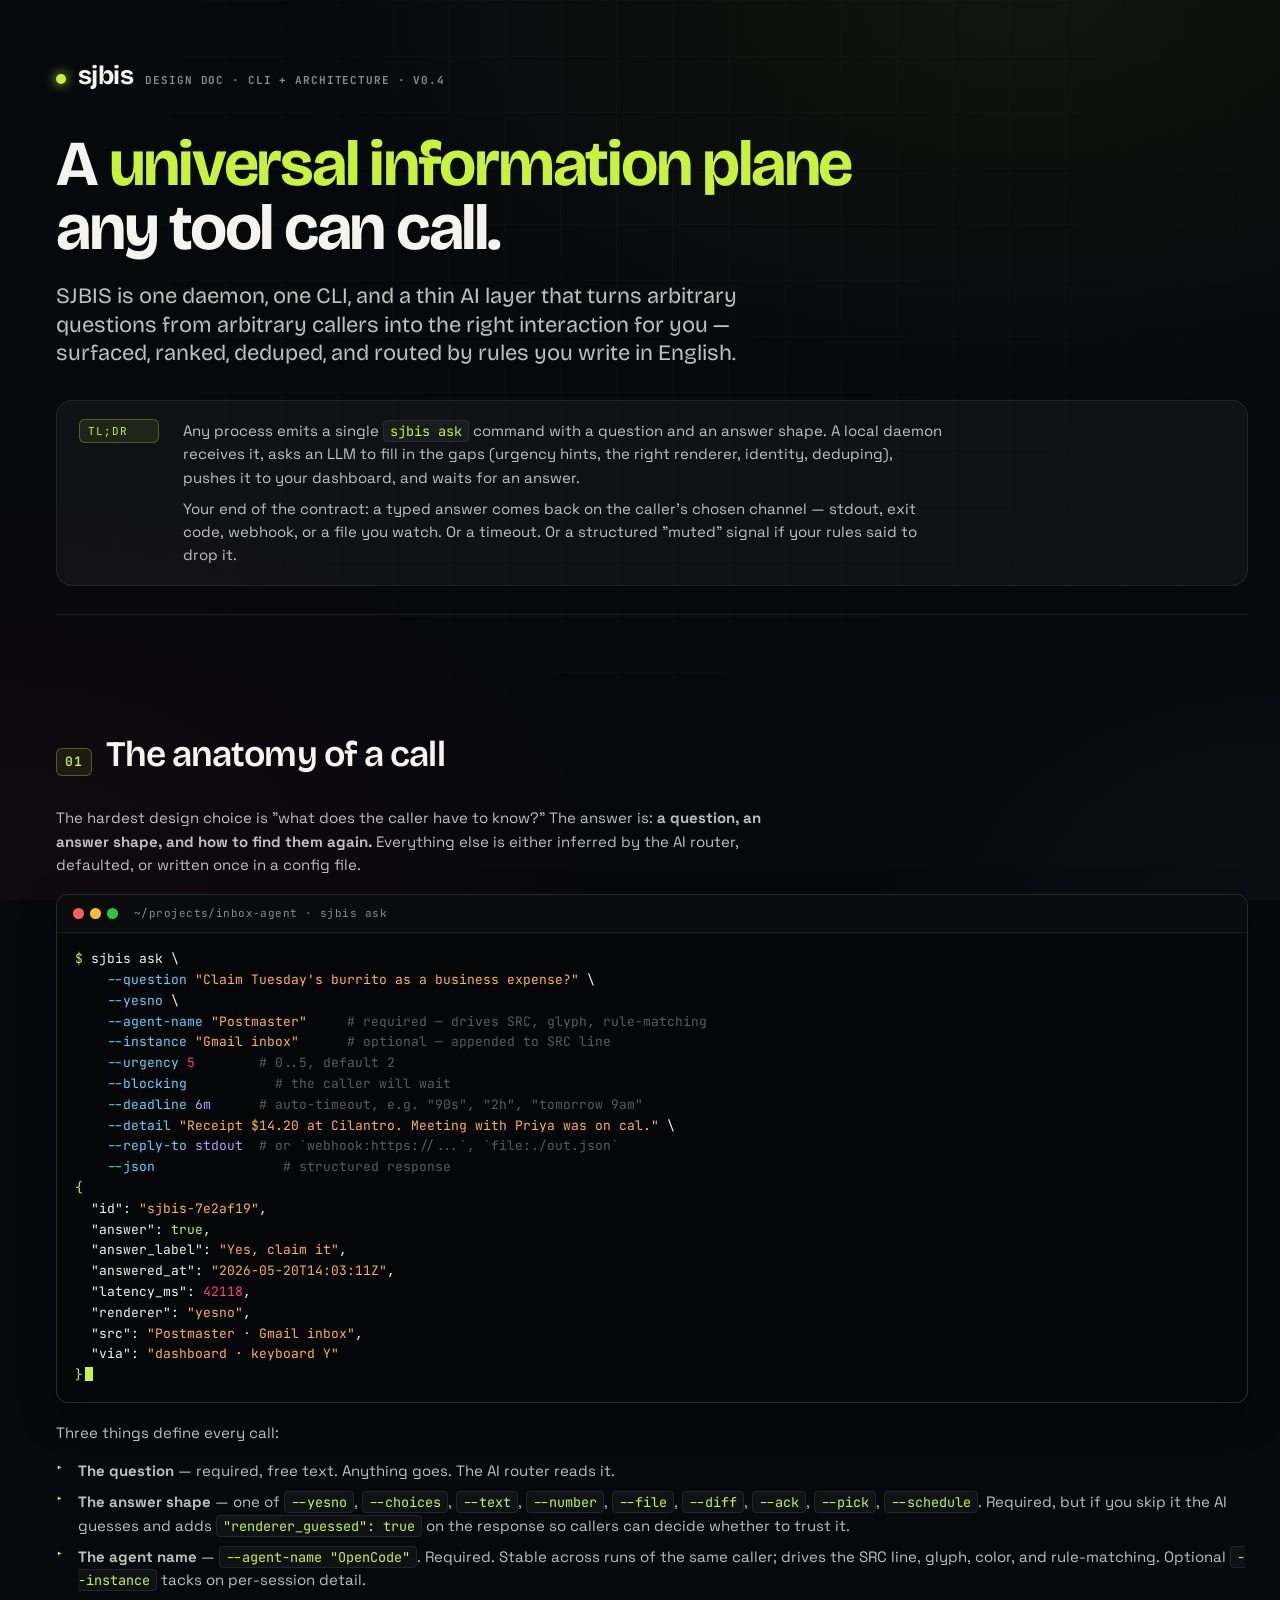
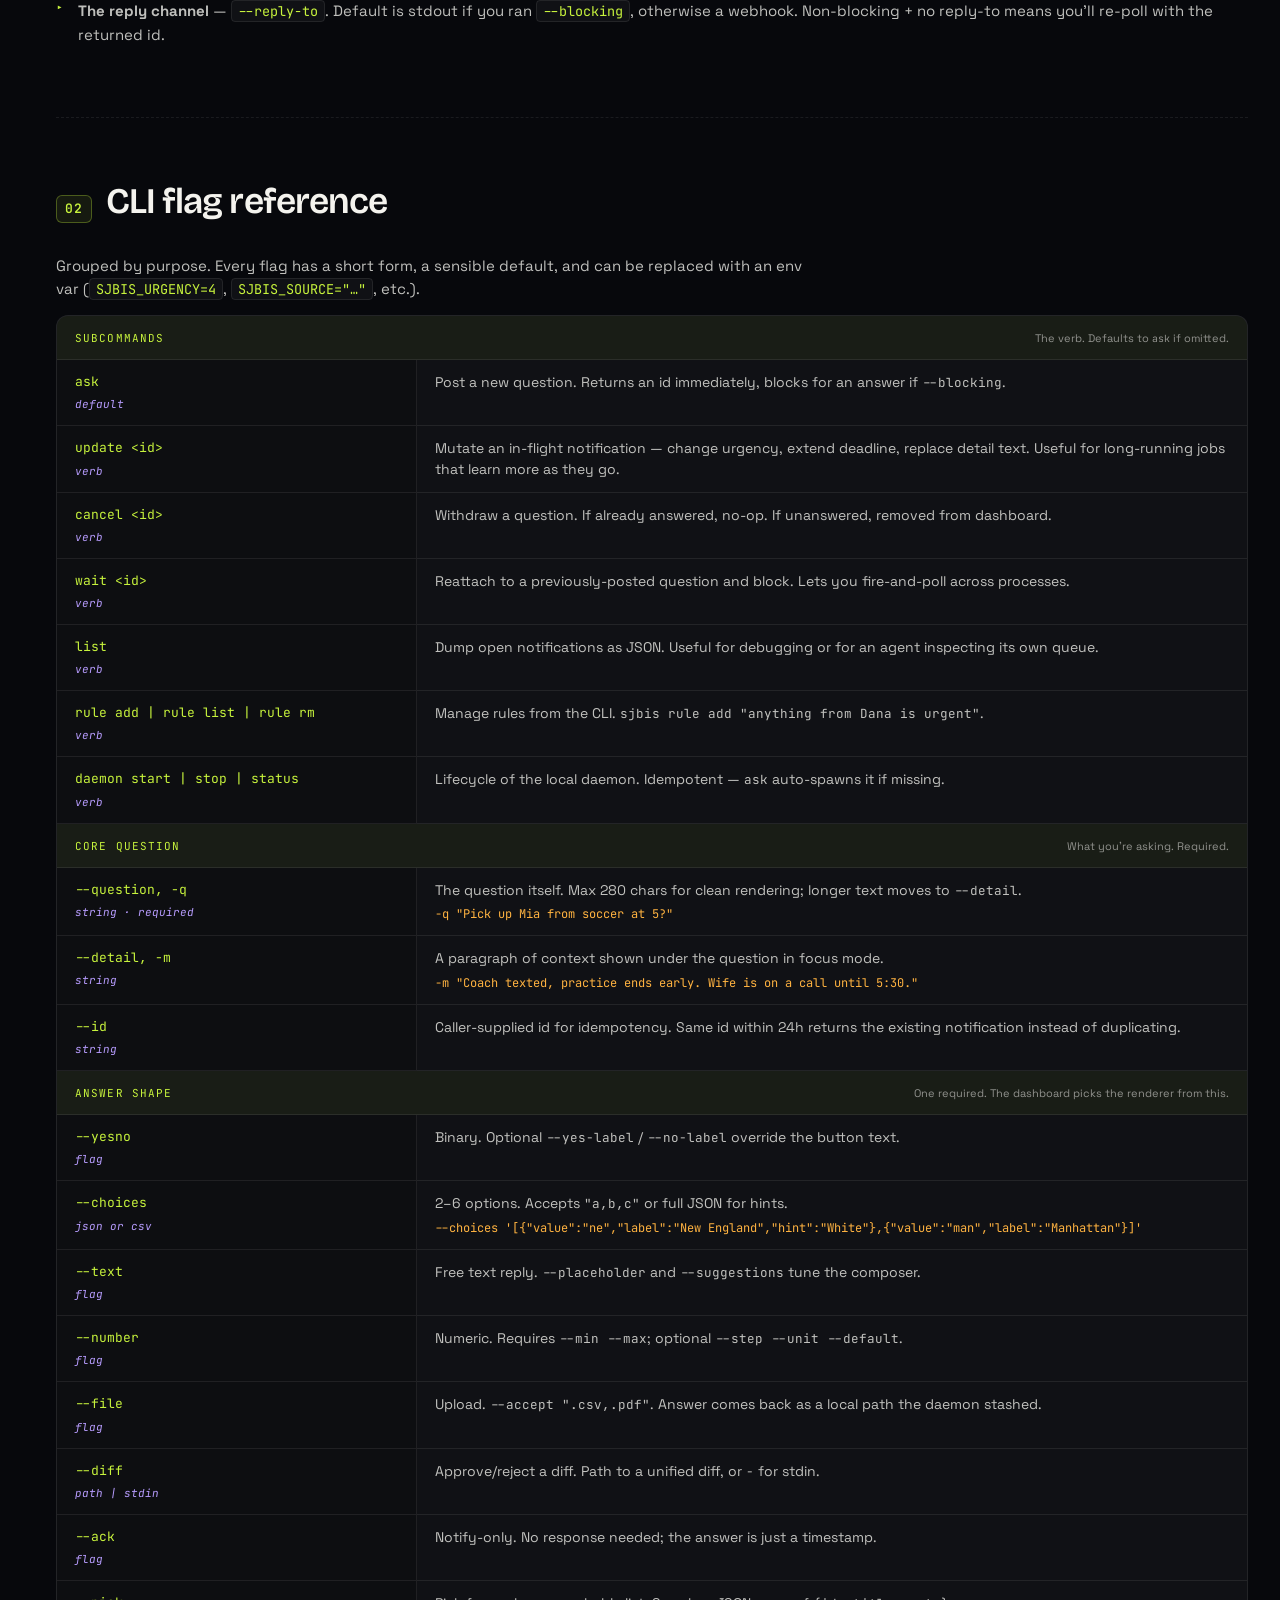
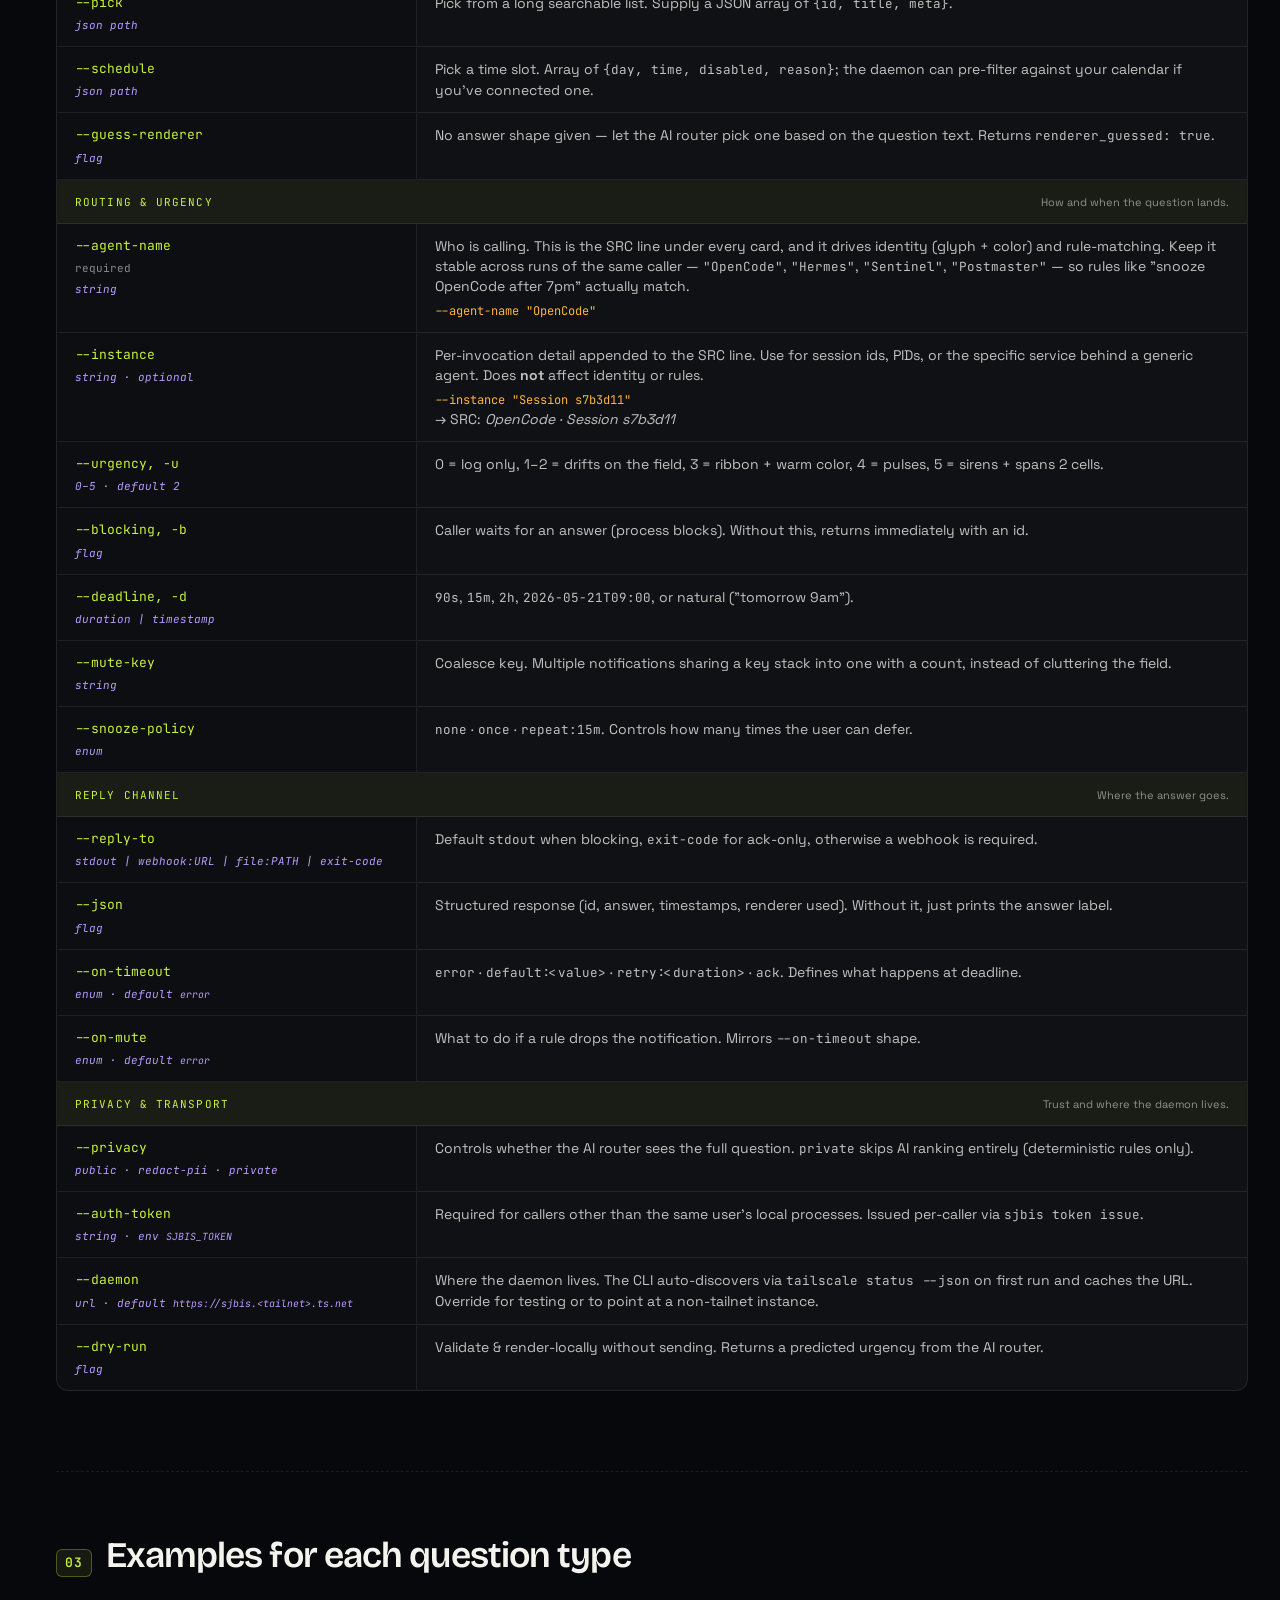
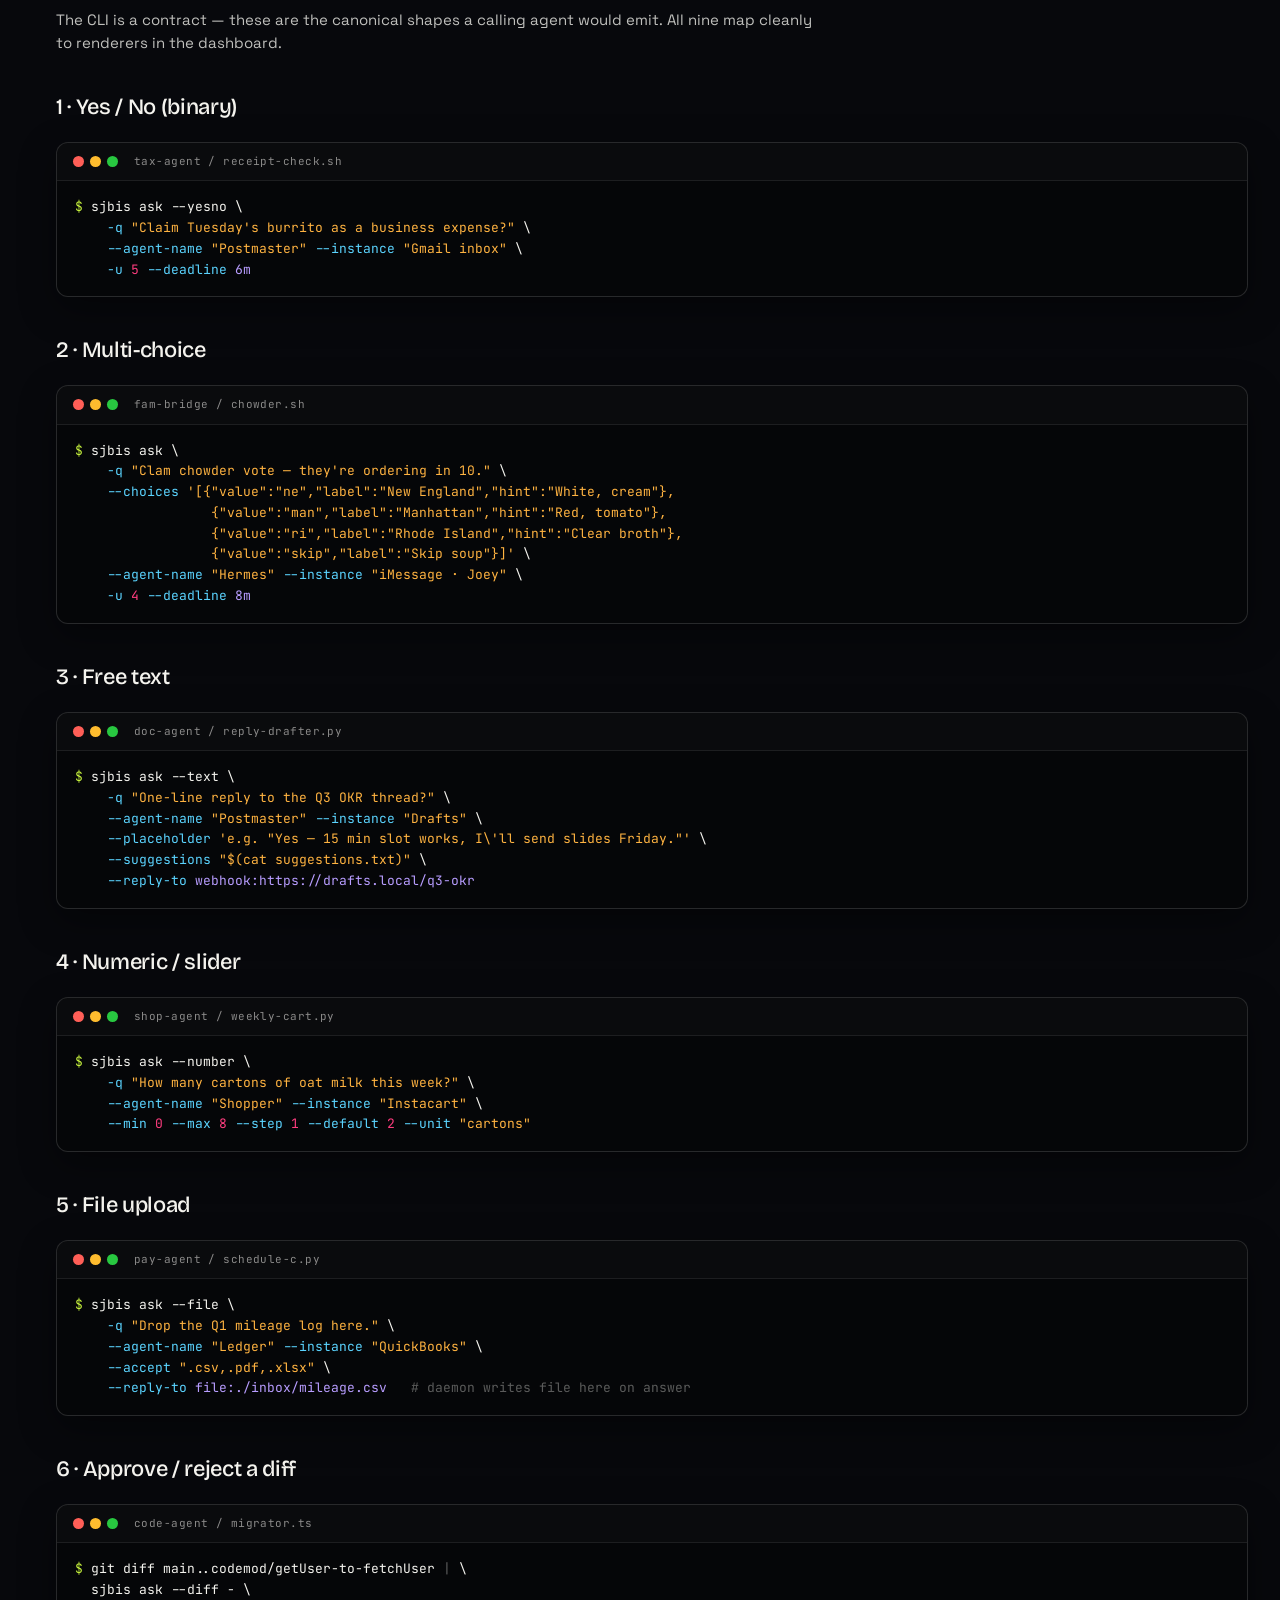
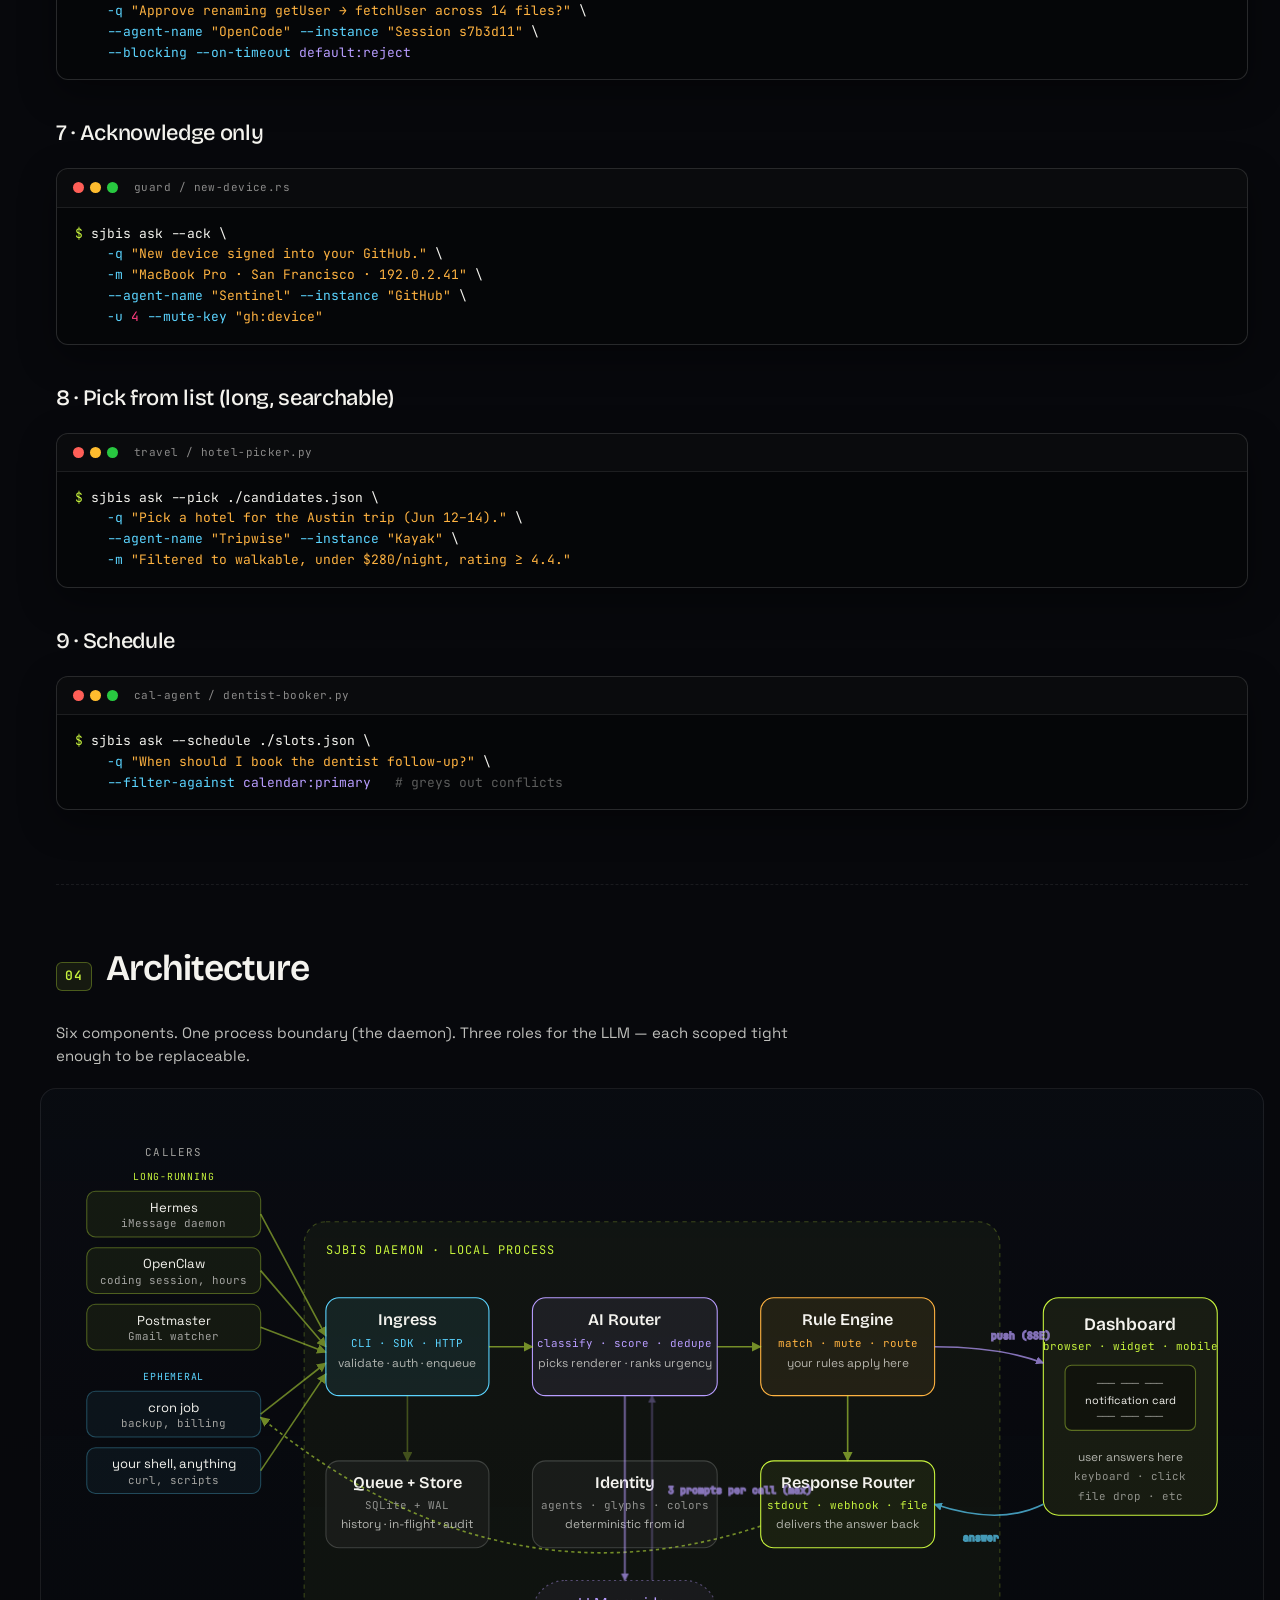
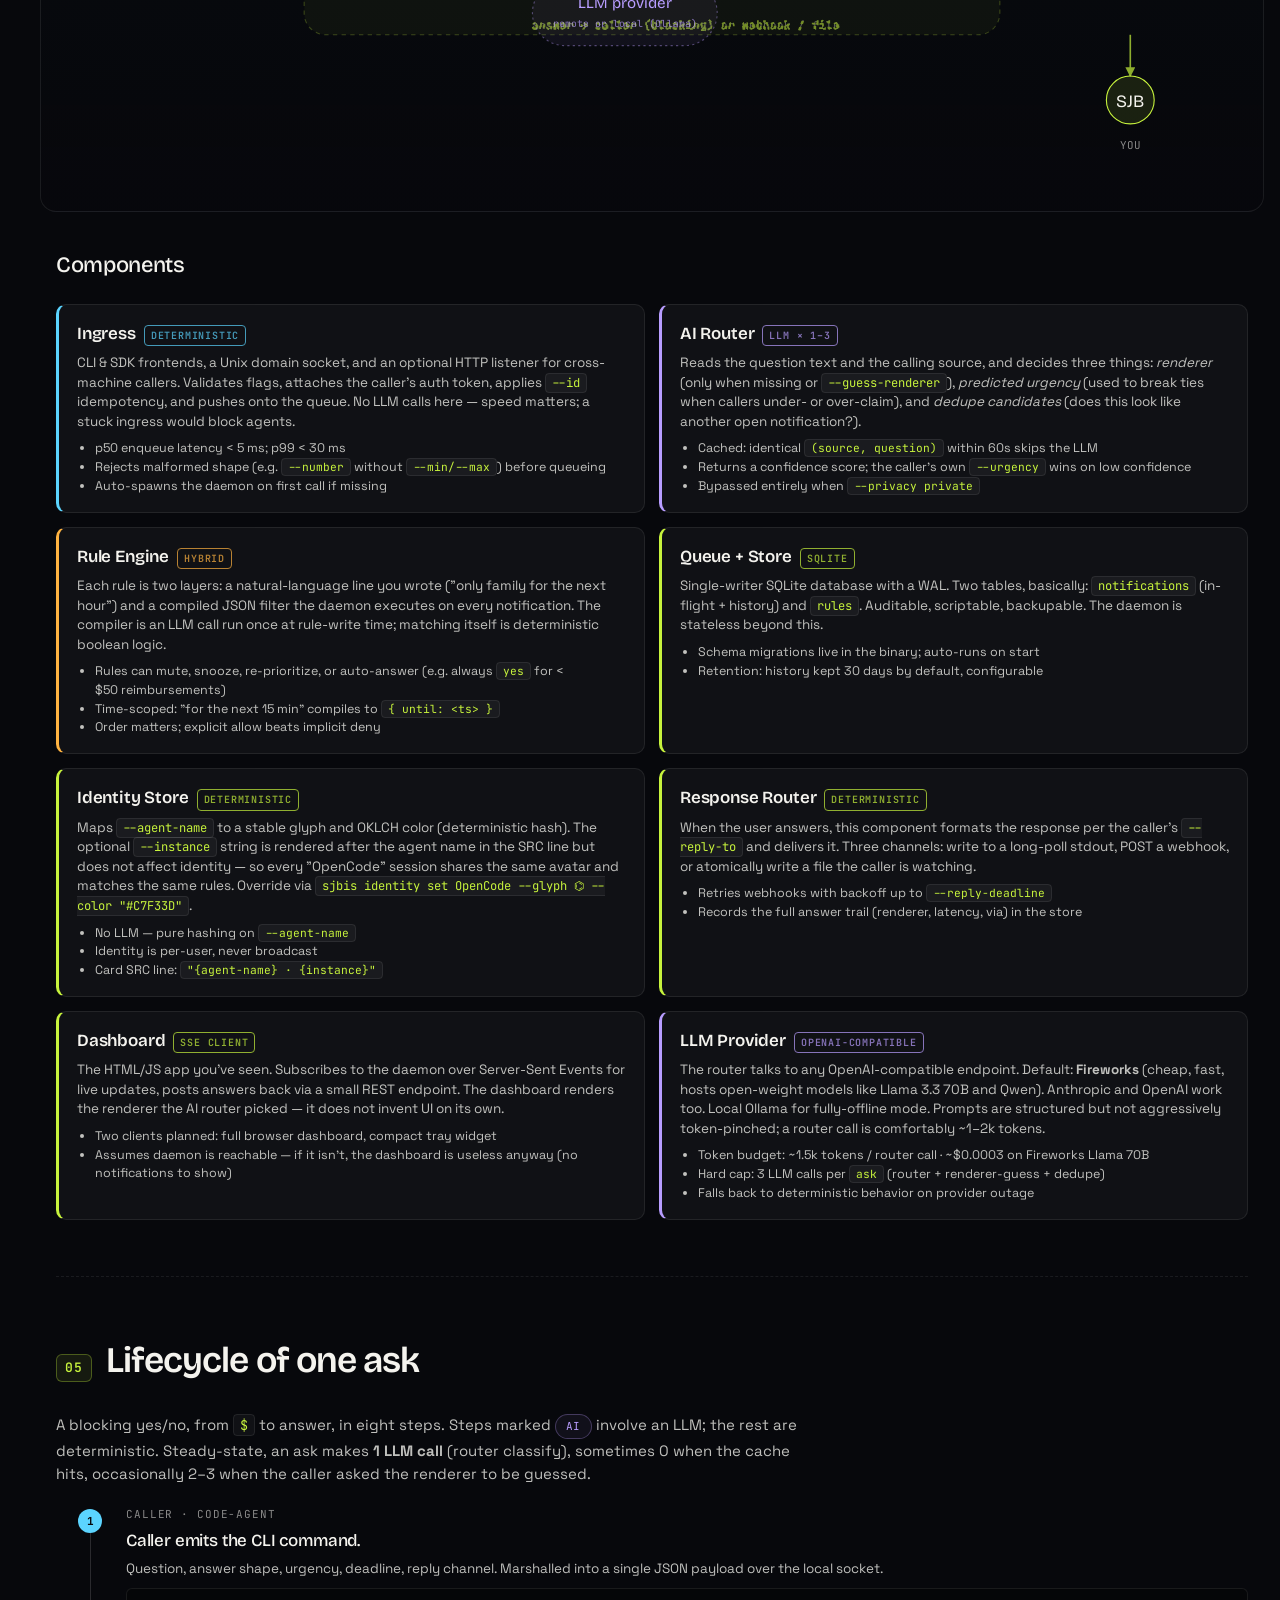
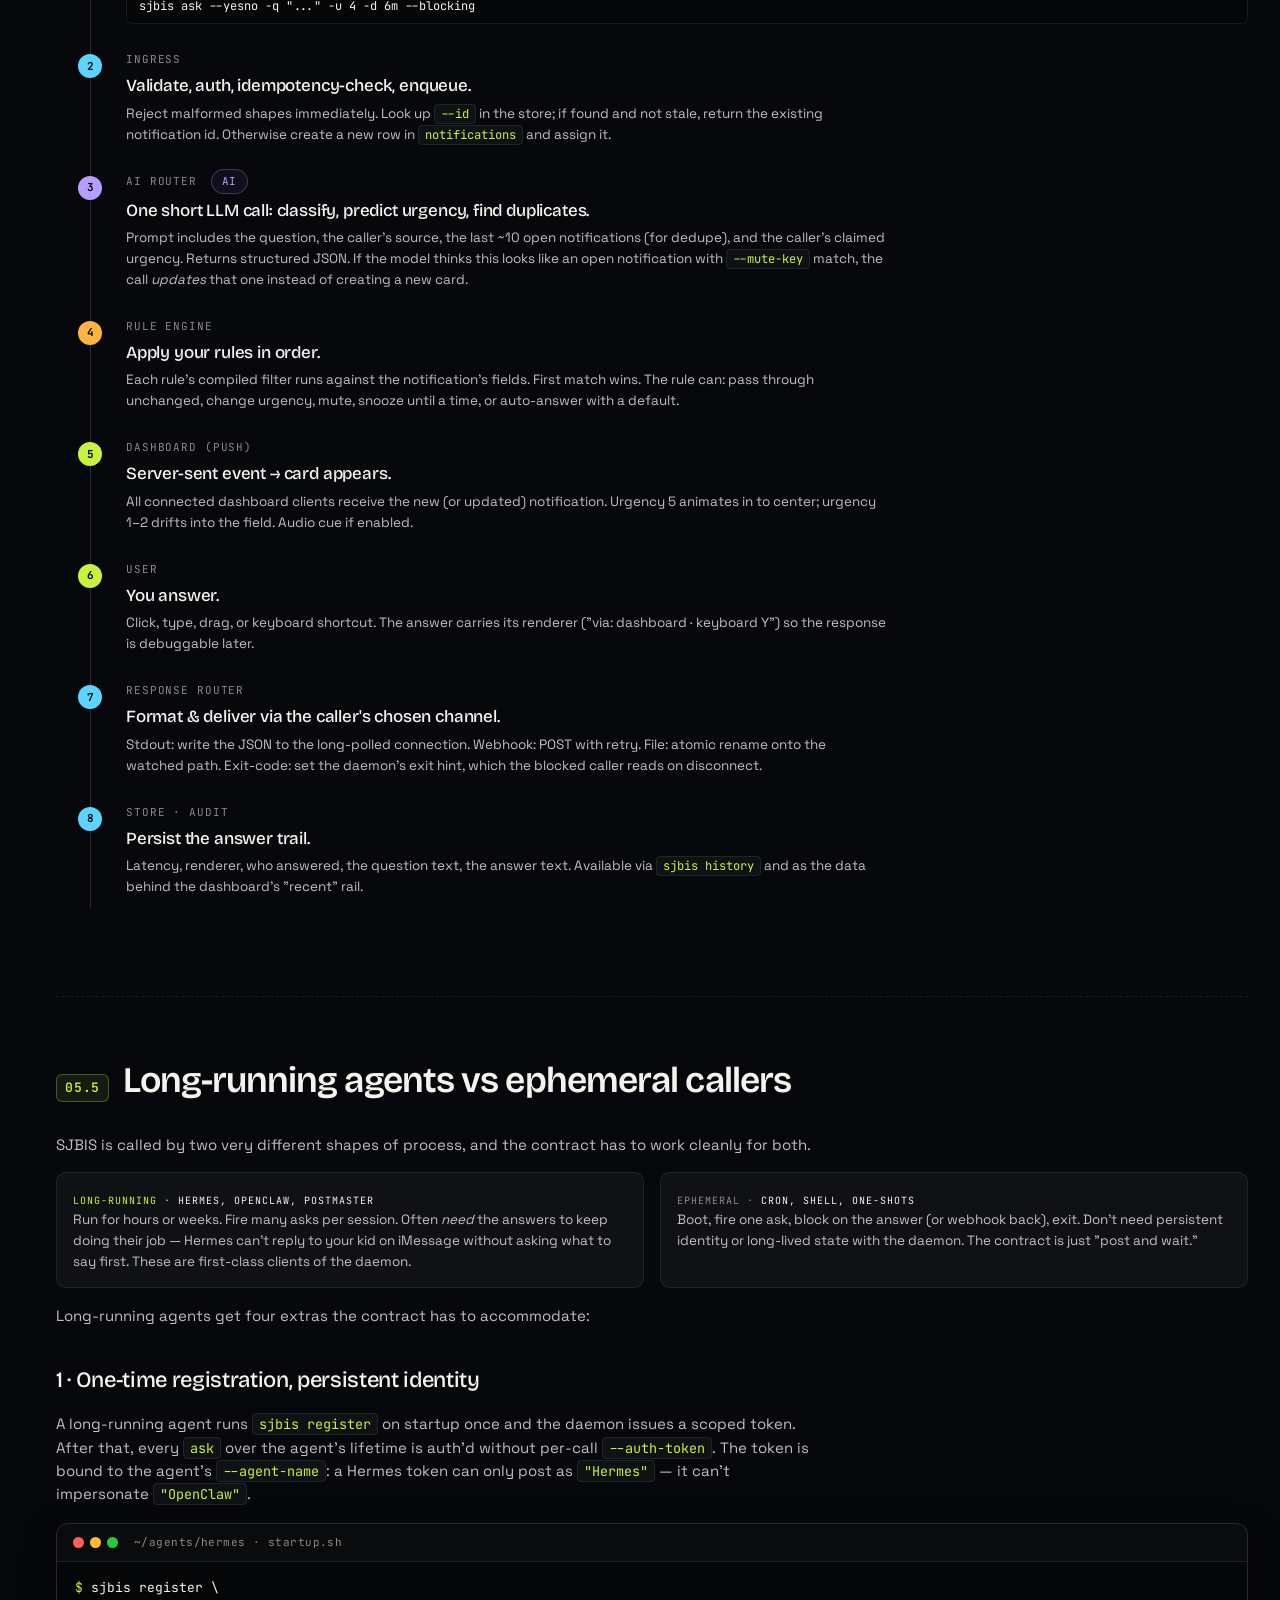
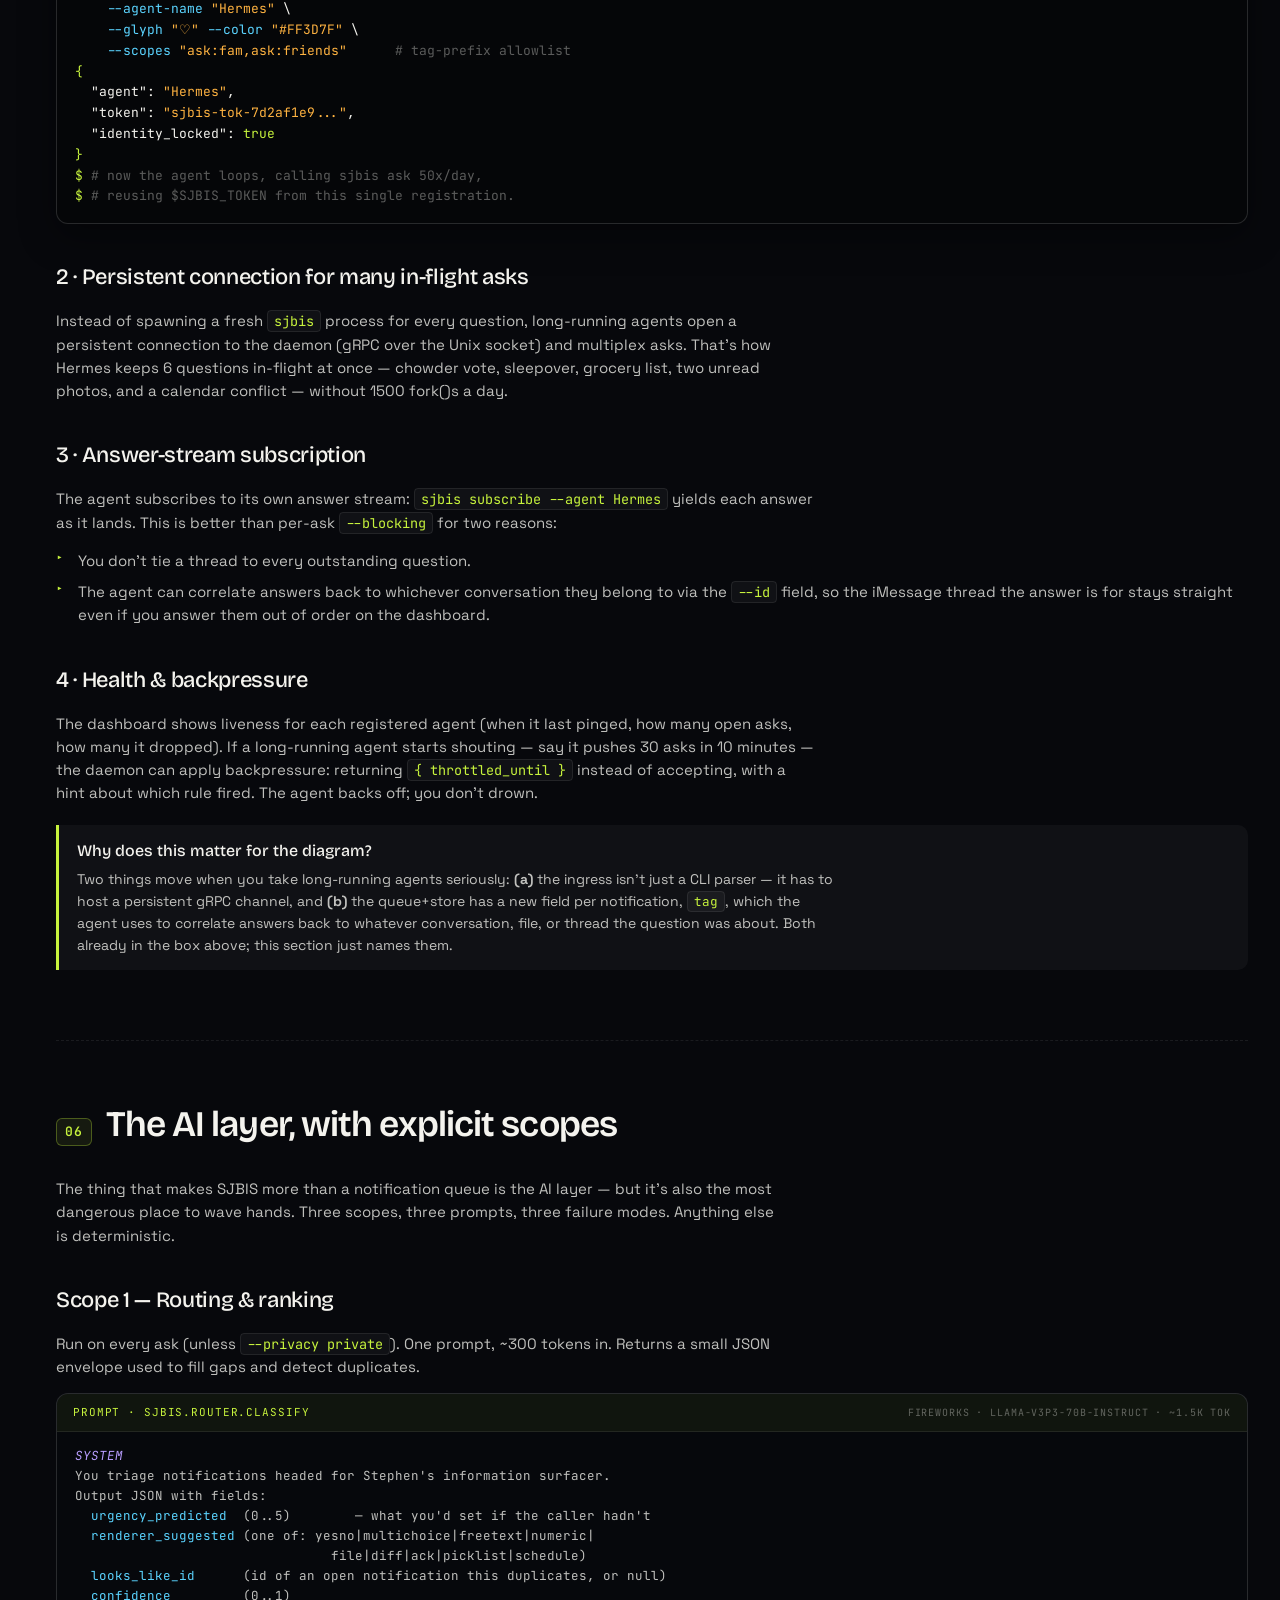
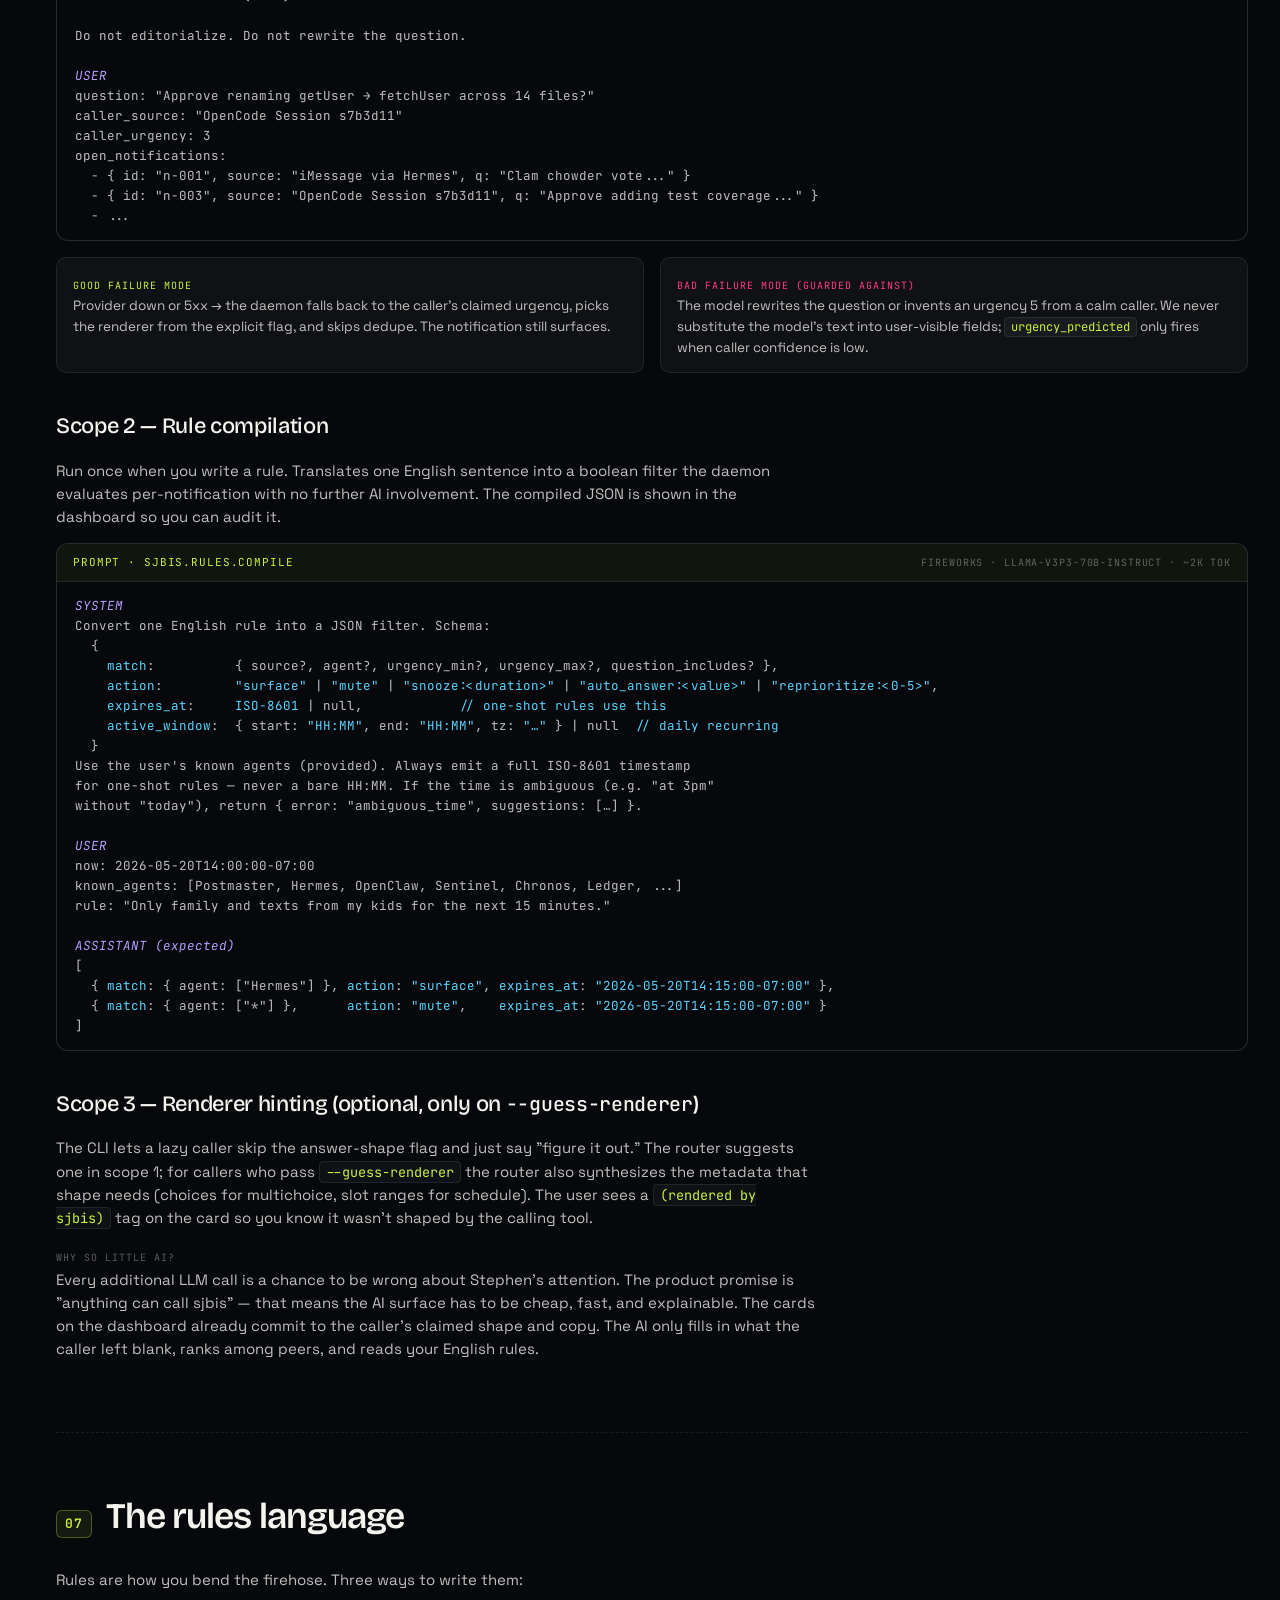
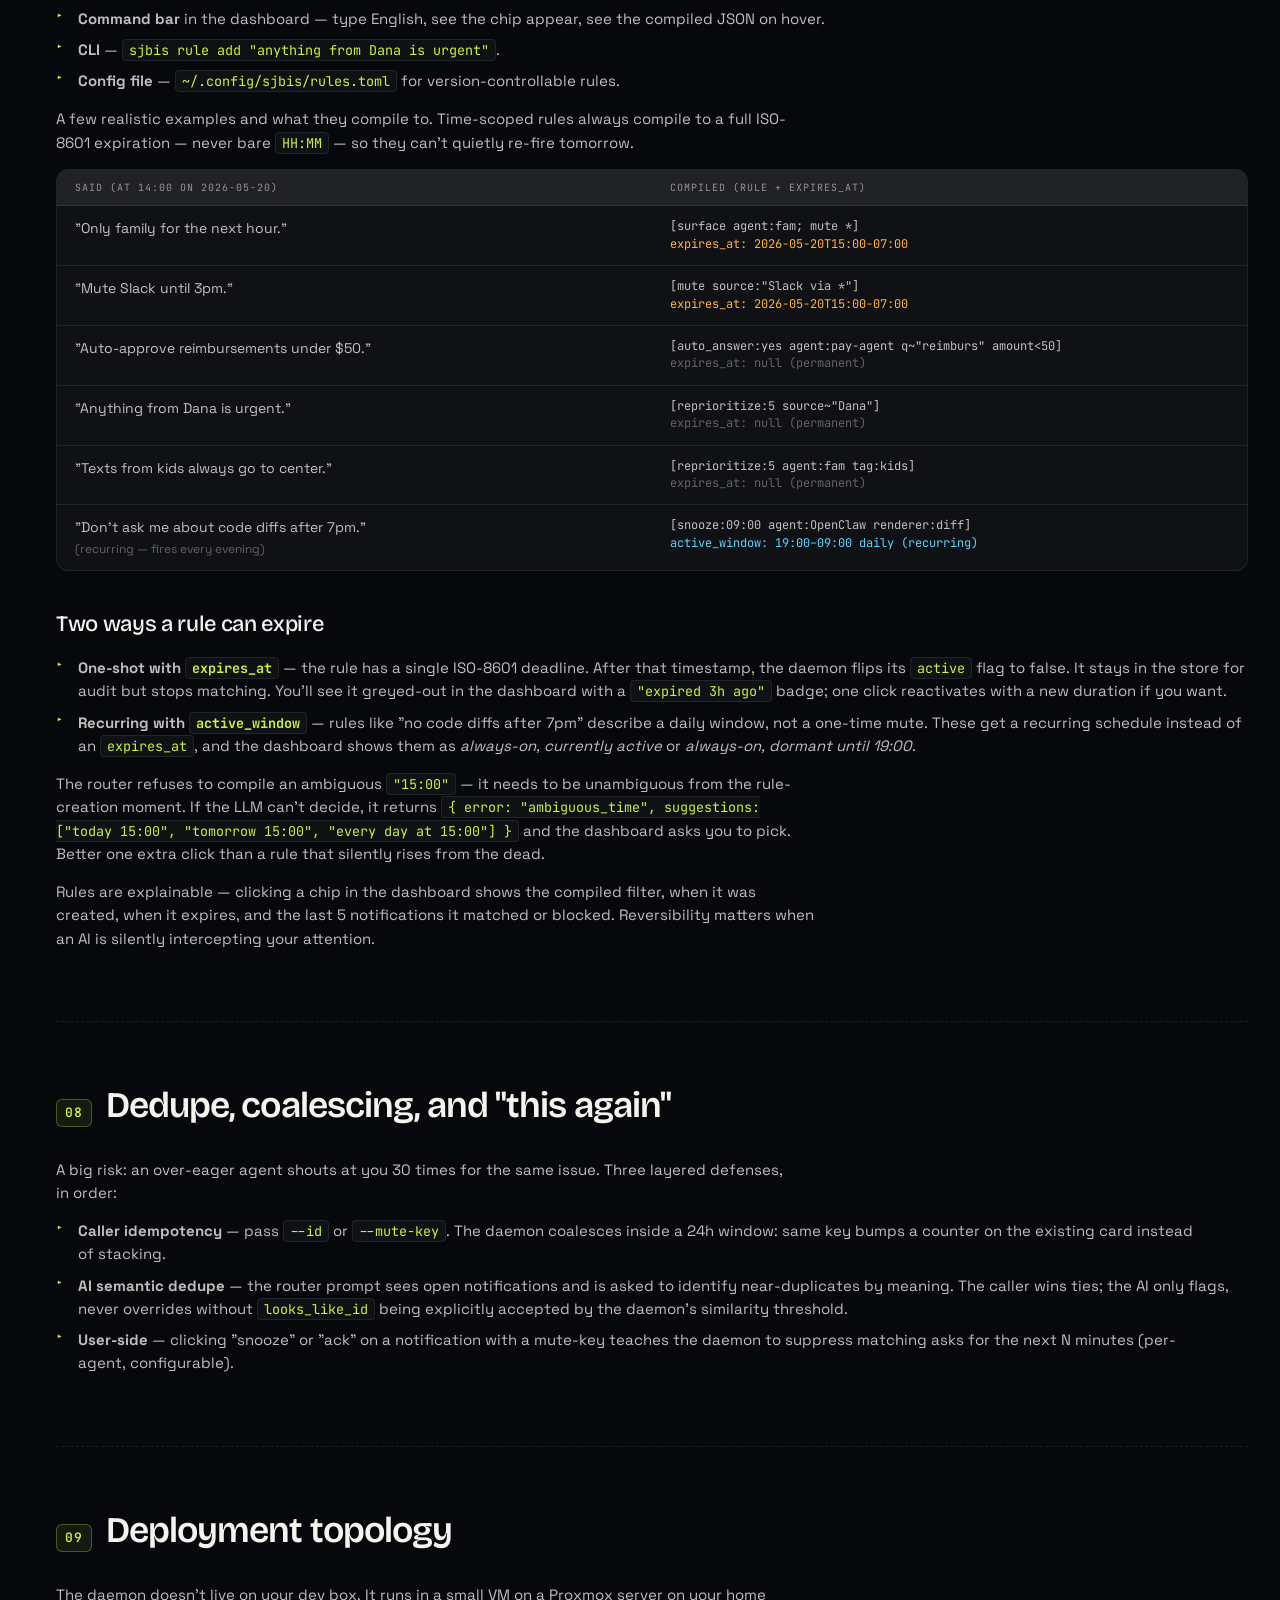
==== SJBIS Architecture.html @ 9f43a72b "Initial implementation: v0 daemon + CLI + dashboard - Rust backend (axum + tokio + rusqlite + reqwes" ====
<!DOCTYPE html>
<html lang="en">
<head>
<meta charset="UTF-8" />
<meta name="viewport" content="width=device-width, initial-scale=1" />
<title>SJBIS · CLI + Architecture</title>

<link rel="preconnect" href="https://fonts.googleapis.com">
<link rel="preconnect" href="https://fonts.gstatic.com" crossorigin>
<link href="https://fonts.googleapis.com/css2?family=Bricolage+Grotesque:opsz,wght@12..96,400;12..96,500;12..96,600;12..96,700&family=Space+Grotesk:wght@400;500;600;700&family=JetBrains+Mono:wght@400;500;600;700&display=swap" rel="stylesheet">

<link rel="stylesheet" href="arch-styles.css" />
</head>
<body>

<div class="field"></div>

<main>

<!-- ──────────────────────────────────────────────────────────────────── -->
<header class="hero">
  <div class="brand">
    <span class="dot"></span>
    <span>sjbis</span>
    <span class="sub">design doc · cli + architecture · v0.4</span>
  </div>
  <h1>A <span class="accent">universal information plane</span><br/>any tool can call.</h1>
  <p class="subtitle">
    SJBIS is one daemon, one CLI, and a thin AI layer that turns arbitrary
    questions from arbitrary callers into the right interaction for you —
    surfaced, ranked, deduped, and routed by rules you write in English.
  </p>
  <div class="tldr">
    <span class="tag">TL;DR</span>
    <div>
      <p>
        Any process emits a single <code>sjbis ask</code> command with a question
        and an answer shape. A local daemon receives it, asks an LLM to fill in
        the gaps (urgency hints, the right renderer, identity, deduping), pushes
        it to your dashboard, and waits for an answer.
      </p>
      <p>
        Your end of the contract: a typed answer comes back on the caller's chosen
        channel — stdout, exit code, webhook, or a file you watch. Or a timeout. Or
        a structured "muted" signal if your rules said to drop it.
      </p>
    </div>
  </div>
</header>

<!-- ──────────────────────────────────────────────────────────────────── -->
<section id="anatomy">
  <h2><span class="num">01</span> The anatomy of a call</h2>
  <p>
    The hardest design choice is "what does the caller have to know?" The answer
    is: <strong>a question, an answer shape, and how to find them again.</strong>
    Everything else is either inferred by the AI router, defaulted, or written
    once in a config file.
  </p>

  <div class="term">
    <div class="term-hd">
      <span class="dots"><span class="d"></span><span class="d"></span><span class="d"></span></span>
      <span class="ttl">~/projects/inbox-agent · sjbis ask</span>
    </div>
<div class="term-bd"><span class="p">$</span> <span class="c">sjbis ask</span> \
    <span class="f">--question</span> <span class="s">"Claim Tuesday's burrito as a business expense?"</span> \
    <span class="f">--yesno</span> \
    <span class="f">--agent-name</span> <span class="s">"Postmaster"</span>     <span class="m"># required — drives SRC, glyph, rule-matching</span>
    <span class="f">--instance</span> <span class="s">"Gmail inbox"</span>      <span class="m"># optional — appended to SRC line</span>
    <span class="f">--urgency</span> <span class="n">5</span>        <span class="m"># 0..5, default 2</span>
    <span class="f">--blocking</span>           <span class="m"># the caller will wait</span>
    <span class="f">--deadline</span> <span class="v">6m</span>      <span class="m"># auto-timeout, e.g. "90s", "2h", "tomorrow 9am"</span>
    <span class="f">--detail</span> <span class="s">"Receipt $14.20 at Cilantro. Meeting with Priya was on cal."</span> \
    <span class="f">--reply-to</span> <span class="v">stdout</span>  <span class="m"># or `webhook:https://...`, `file:./out.json`</span>
    <span class="f">--json</span>                <span class="m"># structured response</span>
<span class="ok">{</span>
  <span class="vk">"id"</span>: <span class="s">"sjbis-7e2af19"</span>,
  <span class="vk">"answer"</span>: <span class="ok">true</span>,
  <span class="vk">"answer_label"</span>: <span class="s">"Yes, claim it"</span>,
  <span class="vk">"answered_at"</span>: <span class="s">"2026-05-20T14:03:11Z"</span>,
  <span class="vk">"latency_ms"</span>: <span class="n">42118</span>,
  <span class="vk">"renderer"</span>: <span class="s">"yesno"</span>,
  <span class="vk">"src"</span>: <span class="s">"Postmaster · Gmail inbox"</span>,
  <span class="vk">"via"</span>: <span class="s">"dashboard · keyboard Y"</span>
<span class="ok">}</span><span class="caret"></span>
</div>
  </div>

  <p>
    Three things define every call:
  </p>

  <ul class="lead">
    <li>
      <strong>The question</strong> — required, free text. Anything goes.
      The AI router reads it.
    </li>
    <li>
      <strong>The answer shape</strong> — one of <code>--yesno</code>,
      <code>--choices</code>, <code>--text</code>, <code>--number</code>,
      <code>--file</code>, <code>--diff</code>, <code>--ack</code>,
      <code>--pick</code>, <code>--schedule</code>. Required, but if you skip
      it the AI guesses and adds <code>"renderer_guessed": true</code> on the
      response so callers can decide whether to trust it.
    </li>
    <li>
      <strong>The agent name</strong> — <code>--agent-name "OpenCode"</code>. Required.
      Stable across runs of the same caller; drives the SRC line, glyph, color, and
      rule-matching. Optional <code>--instance</code> tacks on per-session detail.
    </li>
    <li>
      <strong>The reply channel</strong> — <code>--reply-to</code>. Default is
      stdout if you ran <code>--blocking</code>, otherwise a webhook.
      Non-blocking + no reply-to means you'll re-poll with the returned id.
    </li>
  </ul>
</section>

<!-- ──────────────────────────────────────────────────────────────────── -->
<section id="cli">
  <h2><span class="num">02</span> CLI flag reference</h2>
  <p>
    Grouped by purpose. Every flag has a short form, a sensible default, and
    can be replaced with an env var (<code>SJBIS_URGENCY=4</code>,
    <code>SJBIS_SOURCE="…"</code>, etc.).
  </p>

  <div class="flags">
    <div class="flag-group-hd">
      <span>Subcommands</span>
      <span class="desc">The verb. Defaults to <code>ask</code> if omitted.</span>
    </div>
    <div class="row k"><span>ask</span><span class="type">default</span></div>
    <div class="row v">Post a new question. Returns an id immediately, blocks for an answer if <code>--blocking</code>.</div>
    <div class="row k"><span>update &lt;id&gt;</span><span class="type">verb</span></div>
    <div class="row v">Mutate an in-flight notification — change urgency, extend deadline, replace detail text. Useful for long-running jobs that learn more as they go.</div>
    <div class="row k"><span>cancel &lt;id&gt;</span><span class="type">verb</span></div>
    <div class="row v">Withdraw a question. If already answered, no-op. If unanswered, removed from dashboard.</div>
    <div class="row k"><span>wait &lt;id&gt;</span><span class="type">verb</span></div>
    <div class="row v">Reattach to a previously-posted question and block. Lets you fire-and-poll across processes.</div>
    <div class="row k"><span>list</span><span class="type">verb</span></div>
    <div class="row v">Dump open notifications as JSON. Useful for debugging or for an agent inspecting its own queue.</div>
    <div class="row k"><span>rule add | rule list | rule rm</span><span class="type">verb</span></div>
    <div class="row v">Manage rules from the CLI. <code>sjbis rule add "anything from Dana is urgent"</code>.</div>
    <div class="row k"><span>daemon start | stop | status</span><span class="type">verb</span></div>
    <div class="row v">Lifecycle of the local daemon. Idempotent — <code>ask</code> auto-spawns it if missing.</div>

    <div class="flag-group-hd">
      <span>Core question</span>
      <span class="desc">What you're asking. Required.</span>
    </div>
    <div class="row k"><span>--question, -q</span><span class="type">string · required</span></div>
    <div class="row v">The question itself. Max 280 chars for clean rendering; longer text moves to <code>--detail</code>.<span class="eg">-q "Pick up Mia from soccer at 5?"</span></div>
    <div class="row k"><span>--detail, -m</span><span class="type">string</span></div>
    <div class="row v">A paragraph of context shown under the question in focus mode.<span class="eg">-m "Coach texted, practice ends early. Wife is on a call until 5:30."</span></div>
    <div class="row k"><span>--id</span><span class="type">string</span></div>
    <div class="row v">Caller-supplied id for idempotency. Same id within 24h returns the existing notification instead of duplicating.</div>

    <div class="flag-group-hd">
      <span>Answer shape</span>
      <span class="desc">One required. The dashboard picks the renderer from this.</span>
    </div>
    <div class="row k"><span>--yesno</span><span class="type">flag</span></div>
    <div class="row v">Binary. Optional <code>--yes-label</code> / <code>--no-label</code> override the button text.</div>
    <div class="row k"><span>--choices</span><span class="type">json or csv</span></div>
    <div class="row v">2–6 options. Accepts <code>"a,b,c"</code> or full JSON for hints.<span class="eg">--choices '[{"value":"ne","label":"New England","hint":"White"},{"value":"man","label":"Manhattan"}]'</span></div>
    <div class="row k"><span>--text</span><span class="type">flag</span></div>
    <div class="row v">Free text reply. <code>--placeholder</code> and <code>--suggestions</code> tune the composer.</div>
    <div class="row k"><span>--number</span><span class="type">flag</span></div>
    <div class="row v">Numeric. Requires <code>--min --max</code>; optional <code>--step --unit --default</code>.</div>
    <div class="row k"><span>--file</span><span class="type">flag</span></div>
    <div class="row v">Upload. <code>--accept ".csv,.pdf"</code>. Answer comes back as a local path the daemon stashed.</div>
    <div class="row k"><span>--diff</span><span class="type">path | stdin</span></div>
    <div class="row v">Approve/reject a diff. Path to a unified diff, or <code>-</code> for stdin.</div>
    <div class="row k"><span>--ack</span><span class="type">flag</span></div>
    <div class="row v">Notify-only. No response needed; the answer is just a timestamp.</div>
    <div class="row k"><span>--pick</span><span class="type">json path</span></div>
    <div class="row v">Pick from a long searchable list. Supply a JSON array of <code>{id, title, meta}</code>.</div>
    <div class="row k"><span>--schedule</span><span class="type">json path</span></div>
    <div class="row v">Pick a time slot. Array of <code>{day, time, disabled, reason}</code>; the daemon can pre-filter against your calendar if you've connected one.</div>
    <div class="row k"><span>--guess-renderer</span><span class="type">flag</span></div>
    <div class="row v">No answer shape given — let the AI router pick one based on the question text. Returns <code>renderer_guessed: true</code>.</div>

    <div class="flag-group-hd">
      <span>Routing &amp; urgency</span>
      <span class="desc">How and when the question lands.</span>
    </div>
    <div class="row k"><span>--agent-name</span><span class="alt">required</span><span class="type">string</span></div>
    <div class="row v">
      Who is calling. This is the SRC line under every card, and it drives identity
      (glyph + color) and rule-matching. Keep it stable across runs of the same caller —
      <code>"OpenCode"</code>, <code>"Hermes"</code>, <code>"Sentinel"</code>, <code>"Postmaster"</code> — so rules like
      "snooze OpenCode after 7pm" actually match.
      <span class="eg">--agent-name "OpenCode"</span>
    </div>
    <div class="row k"><span>--instance</span><span class="type">string · optional</span></div>
    <div class="row v">
      Per-invocation detail appended to the SRC line. Use for session ids, PIDs, or the
      specific service behind a generic agent. Does <strong>not</strong> affect identity or
      rules.
      <span class="eg">--instance "Session s7b3d11"</span> → SRC: <em>OpenCode · Session s7b3d11</em>
    </div>
    <div class="row k"><span>--urgency, -u</span><span class="type">0–5 · default 2</span></div>
    <div class="row v">0 = log only, 1–2 = drifts on the field, 3 = ribbon + warm color, 4 = pulses, 5 = sirens + spans 2 cells.</div>
    <div class="row k"><span>--blocking, -b</span><span class="type">flag</span></div>
    <div class="row v">Caller waits for an answer (process blocks). Without this, returns immediately with an id.</div>
    <div class="row k"><span>--deadline, -d</span><span class="type">duration | timestamp</span></div>
    <div class="row v"><code>90s</code>, <code>15m</code>, <code>2h</code>, <code>2026-05-21T09:00</code>, or natural ("tomorrow 9am").</div>
    <div class="row k"><span>--mute-key</span><span class="type">string</span></div>
    <div class="row v">Coalesce key. Multiple notifications sharing a key stack into one with a count, instead of cluttering the field.</div>
    <div class="row k"><span>--snooze-policy</span><span class="type">enum</span></div>
    <div class="row v"><code>none</code> · <code>once</code> · <code>repeat:15m</code>. Controls how many times the user can defer.</div>

    <div class="flag-group-hd">
      <span>Reply channel</span>
      <span class="desc">Where the answer goes.</span>
    </div>
    <div class="row k"><span>--reply-to</span><span class="type">stdout | webhook:URL | file:PATH | exit-code</span></div>
    <div class="row v">Default <code>stdout</code> when blocking, <code>exit-code</code> for ack-only, otherwise a webhook is required.</div>
    <div class="row k"><span>--json</span><span class="type">flag</span></div>
    <div class="row v">Structured response (id, answer, timestamps, renderer used). Without it, just prints the answer label.</div>
    <div class="row k"><span>--on-timeout</span><span class="type">enum · default <code>error</code></span></div>
    <div class="row v"><code>error</code> · <code>default:&lt;value&gt;</code> · <code>retry:&lt;duration&gt;</code> · <code>ack</code>. Defines what happens at deadline.</div>
    <div class="row k"><span>--on-mute</span><span class="type">enum · default <code>error</code></span></div>
    <div class="row v">What to do if a rule drops the notification. Mirrors <code>--on-timeout</code> shape.</div>

    <div class="flag-group-hd">
      <span>Privacy &amp; transport</span>
      <span class="desc">Trust and where the daemon lives.</span>
    </div>
    <div class="row k"><span>--privacy</span><span class="type">public · redact-pii · private</span></div>
    <div class="row v">Controls whether the AI router sees the full question. <code>private</code> skips AI ranking entirely (deterministic rules only).</div>
    <div class="row k"><span>--auth-token</span><span class="type">string · env <code>SJBIS_TOKEN</code></span></div>
    <div class="row v">Required for callers other than the same user's local processes. Issued per-caller via <code>sjbis token issue</code>.</div>
    <div class="row k"><span>--daemon</span><span class="type">url · default <code>https://sjbis.&lt;tailnet&gt;.ts.net</code></span></div>
    <div class="row v">Where the daemon lives. The CLI auto-discovers via <code>tailscale status --json</code> on first run and caches the URL. Override for testing or to point at a non-tailnet instance.</div>
    <div class="row k"><span>--dry-run</span><span class="type">flag</span></div>
    <div class="row v">Validate &amp; render-locally without sending. Returns a predicted urgency from the AI router.</div>
  </div>
</section>

<!-- ──────────────────────────────────────────────────────────────────── -->
<section id="examples">
  <h2><span class="num">03</span> Examples for each question type</h2>
  <p>
    The CLI is a contract — these are the canonical shapes a calling agent
    would emit. All nine map cleanly to renderers in the dashboard.
  </p>

  <h3>1 · Yes / No (binary)</h3>
  <div class="term">
    <div class="term-hd"><span class="dots"><span class="d"></span><span class="d"></span><span class="d"></span></span><span class="ttl">tax-agent / receipt-check.sh</span></div>
<div class="term-bd"><span class="p">$</span> <span class="c">sjbis ask --yesno</span> \
    <span class="f">-q</span> <span class="s">"Claim Tuesday's burrito as a business expense?"</span> \
    <span class="f">--agent-name</span> <span class="s">"Postmaster"</span> <span class="f">--instance</span> <span class="s">"Gmail inbox"</span> \
    <span class="f">-u</span> <span class="n">5</span> <span class="f">--deadline</span> <span class="v">6m</span></div>
  </div>

  <h3>2 · Multi-choice</h3>
  <div class="term">
    <div class="term-hd"><span class="dots"><span class="d"></span><span class="d"></span><span class="d"></span></span><span class="ttl">fam-bridge / chowder.sh</span></div>
<div class="term-bd"><span class="p">$</span> <span class="c">sjbis ask</span> \
    <span class="f">-q</span> <span class="s">"Clam chowder vote — they're ordering in 10."</span> \
    <span class="f">--choices</span> <span class="s">'[{"value":"ne","label":"New England","hint":"White, cream"},
                 {"value":"man","label":"Manhattan","hint":"Red, tomato"},
                 {"value":"ri","label":"Rhode Island","hint":"Clear broth"},
                 {"value":"skip","label":"Skip soup"}]'</span> \
    <span class="f">--agent-name</span> <span class="s">"Hermes"</span> <span class="f">--instance</span> <span class="s">"iMessage · Joey"</span> \
    <span class="f">-u</span> <span class="n">4</span> <span class="f">--deadline</span> <span class="v">8m</span></div>
  </div>

  <h3>3 · Free text</h3>
  <div class="term">
    <div class="term-hd"><span class="dots"><span class="d"></span><span class="d"></span><span class="d"></span></span><span class="ttl">doc-agent / reply-drafter.py</span></div>
<div class="term-bd"><span class="p">$</span> <span class="c">sjbis ask --text</span> \
    <span class="f">-q</span> <span class="s">"One-line reply to the Q3 OKR thread?"</span> \
    <span class="f">--agent-name</span> <span class="s">"Postmaster"</span> <span class="f">--instance</span> <span class="s">"Drafts"</span> \
    <span class="f">--placeholder</span> <span class="s">'e.g. "Yes — 15 min slot works, I\'ll send slides Friday."'</span> \
    <span class="f">--suggestions</span> <span class="s">"$(cat suggestions.txt)"</span> \
    <span class="f">--reply-to</span> <span class="v">webhook:https://drafts.local/q3-okr</span></div>
  </div>

  <h3>4 · Numeric / slider</h3>
  <div class="term">
    <div class="term-hd"><span class="dots"><span class="d"></span><span class="d"></span><span class="d"></span></span><span class="ttl">shop-agent / weekly-cart.py</span></div>
<div class="term-bd"><span class="p">$</span> <span class="c">sjbis ask --number</span> \
    <span class="f">-q</span> <span class="s">"How many cartons of oat milk this week?"</span> \
    <span class="f">--agent-name</span> <span class="s">"Shopper"</span> <span class="f">--instance</span> <span class="s">"Instacart"</span> \
    <span class="f">--min</span> <span class="n">0</span> <span class="f">--max</span> <span class="n">8</span> <span class="f">--step</span> <span class="n">1</span> <span class="f">--default</span> <span class="n">2</span> <span class="f">--unit</span> <span class="s">"cartons"</span></div>
  </div>

  <h3>5 · File upload</h3>
  <div class="term">
    <div class="term-hd"><span class="dots"><span class="d"></span><span class="d"></span><span class="d"></span></span><span class="ttl">pay-agent / schedule-c.py</span></div>
<div class="term-bd"><span class="p">$</span> <span class="c">sjbis ask --file</span> \
    <span class="f">-q</span> <span class="s">"Drop the Q1 mileage log here."</span> \
    <span class="f">--agent-name</span> <span class="s">"Ledger"</span> <span class="f">--instance</span> <span class="s">"QuickBooks"</span> \
    <span class="f">--accept</span> <span class="s">".csv,.pdf,.xlsx"</span> \
    <span class="f">--reply-to</span> <span class="v">file:./inbox/mileage.csv</span>   <span class="m"># daemon writes file here on answer</span></div>
  </div>

  <h3>6 · Approve / reject a diff</h3>
  <div class="term">
    <div class="term-hd"><span class="dots"><span class="d"></span><span class="d"></span><span class="d"></span></span><span class="ttl">code-agent / migrator.ts</span></div>
<div class="term-bd"><span class="p">$</span> git diff main..codemod/getUser-to-fetchUser <span class="m">|</span> \
  <span class="c">sjbis ask --diff -</span> \
    <span class="f">-q</span> <span class="s">"Approve renaming getUser → fetchUser across 14 files?"</span> \
    <span class="f">--agent-name</span> <span class="s">"OpenCode"</span> <span class="f">--instance</span> <span class="s">"Session s7b3d11"</span> \
    <span class="f">--blocking</span> <span class="f">--on-timeout</span> <span class="v">default:reject</span></div>
  </div>

  <h3>7 · Acknowledge only</h3>
  <div class="term">
    <div class="term-hd"><span class="dots"><span class="d"></span><span class="d"></span><span class="d"></span></span><span class="ttl">guard / new-device.rs</span></div>
<div class="term-bd"><span class="p">$</span> <span class="c">sjbis ask --ack</span> \
    <span class="f">-q</span> <span class="s">"New device signed into your GitHub."</span> \
    <span class="f">-m</span> <span class="s">"MacBook Pro · San Francisco · 192.0.2.41"</span> \
    <span class="f">--agent-name</span> <span class="s">"Sentinel"</span> <span class="f">--instance</span> <span class="s">"GitHub"</span> \
    <span class="f">-u</span> <span class="n">4</span> <span class="f">--mute-key</span> <span class="s">"gh:device"</span></div>
  </div>

  <h3>8 · Pick from list (long, searchable)</h3>
  <div class="term">
    <div class="term-hd"><span class="dots"><span class="d"></span><span class="d"></span><span class="d"></span></span><span class="ttl">travel / hotel-picker.py</span></div>
<div class="term-bd"><span class="p">$</span> <span class="c">sjbis ask --pick</span> ./candidates.json \
    <span class="f">-q</span> <span class="s">"Pick a hotel for the Austin trip (Jun 12–14)."</span> \
    <span class="f">--agent-name</span> <span class="s">"Tripwise"</span> <span class="f">--instance</span> <span class="s">"Kayak"</span> \
    <span class="f">-m</span> <span class="s">"Filtered to walkable, under $280/night, rating ≥ 4.4."</span></div>
  </div>

  <h3>9 · Schedule</h3>
  <div class="term">
    <div class="term-hd"><span class="dots"><span class="d"></span><span class="d"></span><span class="d"></span></span><span class="ttl">cal-agent / dentist-booker.py</span></div>
<div class="term-bd"><span class="p">$</span> <span class="c">sjbis ask --schedule</span> ./slots.json \
    <span class="f">-q</span> <span class="s">"When should I book the dentist follow-up?"</span> \
    <span class="f">--filter-against</span> <span class="v">calendar:primary</span>   <span class="m"># greys out conflicts</span></div>
  </div>
</section>

<!-- ──────────────────────────────────────────────────────────────────── -->
<section id="architecture">
  <h2><span class="num">04</span> Architecture</h2>
  <p>
    Six components. One process boundary (the daemon). Three roles for the
    LLM — each scoped tight enough to be replaceable.
  </p>

  <div class="diagram-wrap">
    <svg viewBox="0 0 1080 620" xmlns="http://www.w3.org/2000/svg">
      <defs>
        <marker id="ar" viewBox="0 0 10 10" refX="9" refY="5" markerWidth="6" markerHeight="6" orient="auto-start-reverse">
          <path d="M0,0 L10,5 L0,10 z" fill="#C7F33D"/>
        </marker>
        <marker id="ar2" viewBox="0 0 10 10" refX="9" refY="5" markerWidth="5" markerHeight="5" orient="auto-start-reverse">
          <path d="M0,0 L10,5 L0,10 z" fill="#B89DFF"/>
        </marker>
        <marker id="ar3" viewBox="0 0 10 10" refX="9" refY="5" markerWidth="5" markerHeight="5" orient="auto-start-reverse">
          <path d="M0,0 L10,5 L0,10 z" fill="#5BD4FF"/>
        </marker>
        <linearGradient id="boxBg" x1="0" x2="0" y1="0" y2="1">
          <stop offset="0" stop-color="rgba(255,255,255,0.05)"/>
          <stop offset="1" stop-color="rgba(255,255,255,0.02)"/>
        </linearGradient>
      </defs>

      <!-- Background daemon region -->
      <rect x="220" y="100" width="640" height="380" rx="20"
            fill="rgba(199,243,61,0.04)" stroke="rgba(199,243,61,0.25)" stroke-dasharray="4 4"/>
      <text x="240" y="130" fill="#C7F33D" font-family="JetBrains Mono" font-size="11" letter-spacing="0.1em">SJBIS DAEMON · LOCAL PROCESS</text>

      <!-- Callers (left column) -->
      <g font-family="Space Grotesk" font-size="12" fill="#f4f3ee">
        <text x="100" y="40" text-anchor="middle" font-family="JetBrains Mono" font-size="10" fill="#a3a3a0" letter-spacing="0.1em">CALLERS</text>

        <text x="100" y="62" text-anchor="middle" font-family="JetBrains Mono" font-size="9" fill="#C7F33D" letter-spacing="0.08em">LONG-RUNNING</text>
        <rect x="20" y="72" width="160" height="42" rx="8" fill="rgba(199,243,61,0.06)" stroke="rgba(199,243,61,0.35)"/>
        <text x="100" y="91" text-anchor="middle">Hermes</text>
        <text x="100" y="105" text-anchor="middle" font-family="JetBrains Mono" font-size="10" fill="#a3a3a0">iMessage daemon</text>

        <rect x="20" y="124" width="160" height="42" rx="8" fill="rgba(199,243,61,0.06)" stroke="rgba(199,243,61,0.35)"/>
        <text x="100" y="143" text-anchor="middle">OpenClaw</text>
        <text x="100" y="157" text-anchor="middle" font-family="JetBrains Mono" font-size="10" fill="#a3a3a0">coding session, hours</text>

        <rect x="20" y="176" width="160" height="42" rx="8" fill="rgba(199,243,61,0.06)" stroke="rgba(199,243,61,0.35)"/>
        <text x="100" y="195" text-anchor="middle">Postmaster</text>
        <text x="100" y="209" text-anchor="middle" font-family="JetBrains Mono" font-size="10" fill="#a3a3a0">Gmail watcher</text>

        <text x="100" y="246" text-anchor="middle" font-family="JetBrains Mono" font-size="9" fill="#5BD4FF" letter-spacing="0.08em">EPHEMERAL</text>
        <rect x="20" y="256" width="160" height="42" rx="8" fill="rgba(91,212,255,0.05)" stroke="rgba(91,212,255,0.3)"/>
        <text x="100" y="275" text-anchor="middle">cron job</text>
        <text x="100" y="289" text-anchor="middle" font-family="JetBrains Mono" font-size="10" fill="#a3a3a0">backup, billing</text>

        <rect x="20" y="308" width="160" height="42" rx="8" fill="rgba(91,212,255,0.05)" stroke="rgba(91,212,255,0.3)"/>
        <text x="100" y="327" text-anchor="middle">your shell, anything</text>
        <text x="100" y="341" text-anchor="middle" font-family="JetBrains Mono" font-size="10" fill="#a3a3a0">curl, scripts</text>
      </g>

      <!-- Arrows callers → ingress -->
      <g stroke="#C7F33D" stroke-width="1.5" fill="none" opacity="0.5">
        <path d="M180 93 L240 205" marker-end="url(#ar)"/>
        <path d="M180 145 L240 215" marker-end="url(#ar)"/>
        <path d="M180 197 L240 220" marker-end="url(#ar)"/>
        <path d="M180 277 L240 230" marker-end="url(#ar)"/>
        <path d="M180 329 L240 240" marker-end="url(#ar)"/>
      </g>

      <!-- Ingress (CLI / SDK) -->
      <rect x="240" y="170" width="150" height="90" rx="12"
            fill="rgba(91,212,255,0.08)" stroke="#5BD4FF"/>
      <text x="315" y="195" text-anchor="middle" font-family="Bricolage Grotesque" font-weight="600" font-size="15" fill="#f4f3ee">Ingress</text>
      <text x="315" y="215" text-anchor="middle" font-family="JetBrains Mono" font-size="10" fill="#5BD4FF">CLI · SDK · HTTP</text>
      <text x="315" y="234" text-anchor="middle" font-family="Space Grotesk" font-size="11" fill="rgba(244,243,238,0.7)">validate · auth · enqueue</text>

      <!-- AI router -->
      <rect x="430" y="170" width="170" height="90" rx="12"
            fill="rgba(184,157,255,0.08)" stroke="#B89DFF"/>
      <text x="515" y="195" text-anchor="middle" font-family="Bricolage Grotesque" font-weight="600" font-size="15" fill="#f4f3ee">AI Router</text>
      <text x="515" y="215" text-anchor="middle" font-family="JetBrains Mono" font-size="10" fill="#B89DFF">classify · score · dedupe</text>
      <text x="515" y="234" text-anchor="middle" font-family="Space Grotesk" font-size="11" fill="rgba(244,243,238,0.7)">picks renderer · ranks urgency</text>

      <!-- Rule engine -->
      <rect x="640" y="170" width="160" height="90" rx="12"
            fill="rgba(255,179,65,0.08)" stroke="#FFB341"/>
      <text x="720" y="195" text-anchor="middle" font-family="Bricolage Grotesque" font-weight="600" font-size="15" fill="#f4f3ee">Rule Engine</text>
      <text x="720" y="215" text-anchor="middle" font-family="JetBrains Mono" font-size="10" fill="#FFB341">match · mute · route</text>
      <text x="720" y="234" text-anchor="middle" font-family="Space Grotesk" font-size="11" fill="rgba(244,243,238,0.7)">your rules apply here</text>

      <!-- Queue / store -->
      <rect x="240" y="320" width="150" height="80" rx="12"
            fill="rgba(255,255,255,0.04)" stroke="rgba(255,255,255,0.18)"/>
      <text x="315" y="345" text-anchor="middle" font-family="Bricolage Grotesque" font-weight="600" font-size="15" fill="#f4f3ee">Queue + Store</text>
      <text x="315" y="364" text-anchor="middle" font-family="JetBrains Mono" font-size="10" fill="rgba(244,243,238,0.55)">SQLite + WAL</text>
      <text x="315" y="382" text-anchor="middle" font-family="Space Grotesk" font-size="11" fill="rgba(244,243,238,0.7)">history · in-flight · audit</text>

      <!-- Identity store -->
      <rect x="430" y="320" width="170" height="80" rx="12"
            fill="rgba(255,255,255,0.04)" stroke="rgba(255,255,255,0.18)"/>
      <text x="515" y="345" text-anchor="middle" font-family="Bricolage Grotesque" font-weight="600" font-size="15" fill="#f4f3ee">Identity</text>
      <text x="515" y="364" text-anchor="middle" font-family="JetBrains Mono" font-size="10" fill="rgba(244,243,238,0.55)">agents · glyphs · colors</text>
      <text x="515" y="382" text-anchor="middle" font-family="Space Grotesk" font-size="11" fill="rgba(244,243,238,0.7)">deterministic from id</text>

      <!-- Response router -->
      <rect x="640" y="320" width="160" height="80" rx="12"
            fill="rgba(199,243,61,0.06)" stroke="#C7F33D"/>
      <text x="720" y="345" text-anchor="middle" font-family="Bricolage Grotesque" font-weight="600" font-size="15" fill="#f4f3ee">Response Router</text>
      <text x="720" y="364" text-anchor="middle" font-family="JetBrains Mono" font-size="10" fill="#C7F33D">stdout · webhook · file</text>
      <text x="720" y="382" text-anchor="middle" font-family="Space Grotesk" font-size="11" fill="rgba(244,243,238,0.7)">delivers the answer back</text>

      <!-- inter-arrows -->
      <g stroke="#C7F33D" stroke-width="1.5" fill="none" opacity="0.55">
        <path d="M390 215 L430 215" marker-end="url(#ar)"/>
        <path d="M600 215 L640 215" marker-end="url(#ar)"/>
        <path d="M720 260 L720 320" marker-end="url(#ar)"/>
        <path d="M315 260 L315 320" marker-end="url(#ar)" opacity="0.5"/>
      </g>

      <!-- Dashboard -->
      <rect x="900" y="170" width="160" height="200" rx="14"
            fill="rgba(199,243,61,0.08)" stroke="#C7F33D"/>
      <text x="980" y="200" text-anchor="middle" font-family="Bricolage Grotesque" font-weight="600" font-size="16" fill="#f4f3ee">Dashboard</text>
      <text x="980" y="218" text-anchor="middle" font-family="JetBrains Mono" font-size="10" fill="#C7F33D">browser · widget · mobile</text>
      <rect x="920" y="232" width="120" height="60" rx="6" fill="rgba(0,0,0,0.3)" stroke="rgba(199,243,61,0.4)"/>
      <text x="980" y="252" text-anchor="middle" font-family="JetBrains Mono" font-size="9" fill="rgba(244,243,238,0.5)">─── ─── ───</text>
      <text x="980" y="268" text-anchor="middle" font-family="Space Grotesk" font-size="10" fill="#f4f3ee">notification card</text>
      <text x="980" y="282" text-anchor="middle" font-family="JetBrains Mono" font-size="9" fill="rgba(244,243,238,0.5)">─── ─── ───</text>
      <text x="980" y="320" text-anchor="middle" font-family="Space Grotesk" font-size="11" fill="rgba(244,243,238,0.7)">user answers here</text>
      <text x="980" y="338" text-anchor="middle" font-family="JetBrains Mono" font-size="10" fill="rgba(244,243,238,0.55)">keyboard · click</text>
      <text x="980" y="356" text-anchor="middle" font-family="JetBrains Mono" font-size="10" fill="rgba(244,243,238,0.55)">file drop · etc</text>

      <!-- daemon → dashboard (server-sent events) -->
      <g stroke="#B89DFF" stroke-width="1.5" fill="none" opacity="0.7">
        <path d="M800 215 Q860 215 900 230" marker-end="url(#ar2)"/>
        <text x="852" y="208" font-family="JetBrains Mono" font-size="9" fill="#B89DFF">push (SSE)</text>
      </g>
      <!-- dashboard → response router -->
      <g stroke="#5BD4FF" stroke-width="1.5" fill="none" opacity="0.7">
        <path d="M900 360 Q860 380 800 360" marker-end="url(#ar3)"/>
        <text x="826" y="394" font-family="JetBrains Mono" font-size="9" fill="#5BD4FF">answer</text>
      </g>

      <!-- caller stays open arrow back -->
      <g stroke="#C7F33D" stroke-width="1.5" stroke-dasharray="3 3" fill="none" opacity="0.55">
        <path d="M640 380 Q400 460 180 280" marker-end="url(#ar)"/>
        <text x="430" y="475" font-family="JetBrains Mono" font-size="10" fill="#a3a3a0">answer → caller (blocking) or webhook / file</text>
      </g>

      <!-- LLM cloud -->
      <g>
        <rect x="430" y="430" width="170" height="60" rx="30"
              fill="rgba(184,157,255,0.06)" stroke="rgba(184,157,255,0.4)" stroke-dasharray="2 3"/>
        <text x="515" y="455" text-anchor="middle" font-family="Bricolage Grotesque" font-size="14" fill="#B89DFF">LLM provider</text>
        <text x="515" y="473" text-anchor="middle" font-family="JetBrains Mono" font-size="9" fill="rgba(184,157,255,0.7)">remote or local (Ollama)</text>
      </g>
      <g stroke="#B89DFF" stroke-width="1.5" fill="none" opacity="0.7">
        <path d="M515 260 L515 430" marker-end="url(#ar2)"/>
        <path d="M540 430 L540 260" marker-end="url(#ar2)" opacity="0.5"/>
        <text x="555" y="350" font-family="JetBrains Mono" font-size="9" fill="#B89DFF">3 prompts per call (max)</text>
      </g>

      <!-- user -->
      <g>
        <circle cx="980" cy="540" r="22" fill="rgba(199,243,61,0.1)" stroke="#C7F33D"/>
        <text x="980" y="546" text-anchor="middle" font-family="Bricolage Grotesque" font-size="16" fill="#f4f3ee">SJB</text>
        <text x="980" y="585" text-anchor="middle" font-family="JetBrains Mono" font-size="10" fill="rgba(244,243,238,0.55)">YOU</text>
      </g>
      <g stroke="#C7F33D" stroke-width="1.5" fill="none" opacity="0.7">
        <path d="M980 480 L980 518" marker-end="url(#ar)"/>
      </g>
    </svg>
  </div>

  <h3>Components</h3>

  <div class="comps">
    <div class="comp" style="--accent: var(--calm)">
      <h4>Ingress <span class="tag">deterministic</span></h4>
      <p>CLI &amp; SDK frontends, a Unix domain socket, and an optional HTTP listener for cross-machine callers. Validates flags, attaches the caller's auth token, applies <code>--id</code> idempotency, and pushes onto the queue. No LLM calls here — speed matters; a stuck ingress would block agents.</p>
      <ul>
        <li>p50 enqueue latency &lt; 5 ms; p99 &lt; 30 ms</li>
        <li>Rejects malformed shape (e.g. <code>--number</code> without <code>--min/--max</code>) before queueing</li>
        <li>Auto-spawns the daemon on first call if missing</li>
      </ul>
    </div>

    <div class="comp" style="--accent: var(--violet)">
      <h4>AI Router <span class="tag">LLM × 1–3</span></h4>
      <p>Reads the question text and the calling source, and decides three things: <em>renderer</em> (only when missing or <code>--guess-renderer</code>), <em>predicted urgency</em> (used to break ties when callers under- or over-claim), and <em>dedupe candidates</em> (does this look like another open notification?).</p>
      <ul>
        <li>Cached: identical <code>(source, question)</code> within 60s skips the LLM</li>
        <li>Returns a confidence score; the caller's own <code>--urgency</code> wins on low confidence</li>
        <li>Bypassed entirely when <code>--privacy private</code></li>
      </ul>
    </div>

    <div class="comp" style="--accent: var(--warm)">
      <h4>Rule Engine <span class="tag">hybrid</span></h4>
      <p>Each rule is two layers: a natural-language line you wrote ("only family for the next hour") and a compiled JSON filter the daemon executes on every notification. The compiler is an LLM call run once at rule-write time; matching itself is deterministic boolean logic.</p>
      <ul>
        <li>Rules can mute, snooze, re-prioritize, or auto-answer (e.g. always <code>yes</code> for &lt; $50 reimbursements)</li>
        <li>Time-scoped: "for the next 15 min" compiles to <code>{ until: &lt;ts&gt; }</code></li>
        <li>Order matters; explicit allow beats implicit deny</li>
      </ul>
    </div>

    <div class="comp">
      <h4>Queue + Store <span class="tag">SQLite</span></h4>
      <p>Single-writer SQLite database with a WAL. Two tables, basically: <code>notifications</code> (in-flight + history) and <code>rules</code>. Auditable, scriptable, backupable. The daemon is stateless beyond this.</p>
      <ul>
        <li>Schema migrations live in the binary; auto-runs on start</li>
        <li>Retention: history kept 30 days by default, configurable</li>
      </ul>
    </div>

    <div class="comp">
      <h4>Identity Store <span class="tag">deterministic</span></h4>
      <p>Maps <code>--agent-name</code> to a stable glyph and OKLCH color (deterministic hash). The optional <code>--instance</code> string is rendered after the agent name in the SRC line but does not affect identity — so every "OpenCode" session shares the same avatar and matches the same rules. Override via <code>sjbis identity set OpenCode --glyph ⌬ --color "#C7F33D"</code>.</p>
      <ul>
        <li>No LLM — pure hashing on <code>--agent-name</code></li>
        <li>Identity is per-user, never broadcast</li>
        <li>Card SRC line: <code>"{agent-name} · {instance}"</code></li>
      </ul>
    </div>

    <div class="comp" style="--accent: var(--lime)">
      <h4>Response Router <span class="tag">deterministic</span></h4>
      <p>When the user answers, this component formats the response per the caller's <code>--reply-to</code> and delivers it. Three channels: write to a long-poll stdout, POST a webhook, or atomically write a file the caller is watching.</p>
      <ul>
        <li>Retries webhooks with backoff up to <code>--reply-deadline</code></li>
        <li>Records the full answer trail (renderer, latency, via) in the store</li>
      </ul>
    </div>

    <div class="comp" style="--accent: var(--lime)">
      <h4>Dashboard <span class="tag">SSE client</span></h4>
      <p>The HTML/JS app you've seen. Subscribes to the daemon over Server-Sent Events for live updates, posts answers back via a small REST endpoint. The dashboard renders the renderer the AI router picked — it does not invent UI on its own.</p>
      <ul>
        <li>Two clients planned: full browser dashboard, compact tray widget</li>
        <li>Assumes daemon is reachable — if it isn't, the dashboard is useless anyway (no notifications to show)</li>
      </ul>
    </div>

    <div class="comp" style="--accent: var(--violet)">
      <h4>LLM Provider <span class="tag">OpenAI-compatible</span></h4>
      <p>The router talks to any OpenAI-compatible endpoint. Default: <strong>Fireworks</strong> (cheap, fast, hosts open-weight models like Llama 3.3 70B and Qwen). Anthropic and OpenAI work too. Local Ollama for fully-offline mode. Prompts are structured but not aggressively token-pinched; a router call is comfortably ~1–2k tokens.</p>
      <ul>
        <li>Token budget: ~1.5k tokens / router call · ~$0.0003 on Fireworks Llama 70B</li>
        <li>Hard cap: 3 LLM calls per <code>ask</code> (router + renderer-guess + dedupe)</li>
        <li>Falls back to deterministic behavior on provider outage</li>
      </ul>
    </div>
  </div>
</section>

<!-- ──────────────────────────────────────────────────────────────────── -->
<section id="lifecycle">
  <h2><span class="num">05</span> Lifecycle of one ask</h2>
  <p>
    A blocking yes/no, from <code>$</code> to answer, in eight steps. Steps
    marked <span class="pill ai">AI</span> involve an LLM; the rest are
    deterministic. Steady-state, an ask makes <strong>1 LLM call</strong>
    (router classify), sometimes 0 when the cache hits, occasionally 2–3 when
    the caller asked the renderer to be guessed.
  </p>

  <div class="seq">
    <div class="seq-step" style="--accent: var(--calm)">
      <span class="n">1</span>
      <div class="body">
        <span class="actor">caller · code-agent</span>
        <h5>Caller emits the CLI command.</h5>
        <p>Question, answer shape, urgency, deadline, reply channel. Marshalled into a single JSON payload over the local socket.</p>
        <div class="code">sjbis ask --yesno -q "..." -u 4 -d 6m --blocking</div>
      </div>
    </div>
    <div class="seq-step" style="--accent: var(--calm)">
      <span class="n">2</span>
      <div class="body">
        <span class="actor">ingress</span>
        <h5>Validate, auth, idempotency-check, enqueue.</h5>
        <p>Reject malformed shapes immediately. Look up <code>--id</code> in the store; if found and not stale, return the existing notification id. Otherwise create a new row in <code>notifications</code> and assign it.</p>
      </div>
    </div>
    <div class="seq-step" style="--accent: var(--violet)">
      <span class="n">3</span>
      <div class="body">
        <span class="actor">ai router <span class="pill ai" style="margin-left:6px">AI</span></span>
        <h5>One short LLM call: classify, predict urgency, find duplicates.</h5>
        <p>Prompt includes the question, the caller's source, the last ~10 open notifications (for dedupe), and the caller's claimed urgency. Returns structured JSON. If the model thinks this looks like an open notification with <code>--mute-key</code> match, the call <em>updates</em> that one instead of creating a new card.</p>
      </div>
    </div>
    <div class="seq-step" style="--accent: var(--warm)">
      <span class="n">4</span>
      <div class="body">
        <span class="actor">rule engine</span>
        <h5>Apply your rules in order.</h5>
        <p>Each rule's compiled filter runs against the notification's fields. First match wins. The rule can: pass through unchanged, change urgency, mute, snooze until a time, or auto-answer with a default.</p>
      </div>
    </div>
    <div class="seq-step" style="--accent: var(--lime)">
      <span class="n">5</span>
      <div class="body">
        <span class="actor">dashboard (push)</span>
        <h5>Server-sent event → card appears.</h5>
        <p>All connected dashboard clients receive the new (or updated) notification. Urgency 5 animates in to center; urgency 1–2 drifts into the field. Audio cue if enabled.</p>
      </div>
    </div>
    <div class="seq-step" style="--accent: var(--lime)">
      <span class="n">6</span>
      <div class="body">
        <span class="actor">user</span>
        <h5>You answer.</h5>
        <p>Click, type, drag, or keyboard shortcut. The answer carries its renderer ("via: dashboard · keyboard Y") so the response is debuggable later.</p>
      </div>
    </div>
    <div class="seq-step" style="--accent: var(--calm)">
      <span class="n">7</span>
      <div class="body">
        <span class="actor">response router</span>
        <h5>Format &amp; deliver via the caller's chosen channel.</h5>
        <p>Stdout: write the JSON to the long-polled connection. Webhook: POST with retry. File: atomic rename onto the watched path. Exit-code: set the daemon's exit hint, which the blocked caller reads on disconnect.</p>
      </div>
    </div>
    <div class="seq-step" style="--accent: var(--calm)">
      <span class="n">8</span>
      <div class="body">
        <span class="actor">store · audit</span>
        <h5>Persist the answer trail.</h5>
        <p>Latency, renderer, who answered, the question text, the answer text. Available via <code>sjbis history</code> and as the data behind the dashboard's "recent" rail.</p>
      </div>
    </div>
  </div>
</section>

<!-- ──────────────────────────────────────────────────────────────────── -->
<section id="long-running">
  <h2><span class="num">05.5</span> Long-running agents vs ephemeral callers</h2>
  <p>
    SJBIS is called by two very different shapes of process, and the
    contract has to work cleanly for both.
  </p>

  <div class="two">
    <div class="callout good">
      <span class="ttl">Long-running · <span style="color:var(--ink)">Hermes, OpenClaw, Postmaster</span></span>
      <p>
        Run for hours or weeks. Fire many asks per session. Often <em>need</em>
        the answers to keep doing their job — Hermes can't reply to your kid
        on iMessage without asking what to say first. These are first-class
        clients of the daemon.
      </p>
    </div>
    <div class="callout">
      <span class="ttl">Ephemeral · <span style="color:var(--ink)">cron, shell, one-shots</span></span>
      <p>
        Boot, fire one ask, block on the answer (or webhook back), exit.
        Don't need persistent identity or long-lived state with the daemon.
        The contract is just "post and wait."
      </p>
    </div>
  </div>

  <p>
    Long-running agents get four extras the contract has to accommodate:
  </p>

  <h3>1 · One-time registration, persistent identity</h3>
  <p>
    A long-running agent runs <code>sjbis register</code> on startup once
    and the daemon issues a scoped token. After that, every <code>ask</code>
    over the agent's lifetime is auth'd without per-call <code>--auth-token</code>.
    The token is bound to the agent's <code>--agent-name</code>: a Hermes token
    can only post as <code>"Hermes"</code> — it can't impersonate
    <code>"OpenClaw"</code>.
  </p>

  <div class="term">
    <div class="term-hd"><span class="dots"><span class="d"></span><span class="d"></span><span class="d"></span></span><span class="ttl">~/agents/hermes · startup.sh</span></div>
<div class="term-bd"><span class="p">$</span> <span class="c">sjbis register</span> \
    <span class="f">--agent-name</span> <span class="s">"Hermes"</span> \
    <span class="f">--glyph</span> <span class="s">"♡"</span> <span class="f">--color</span> <span class="s">"#FF3D7F"</span> \
    <span class="f">--scopes</span> <span class="s">"ask:fam,ask:friends"</span>      <span class="m"># tag-prefix allowlist</span>
<span class="ok">{</span>
  <span class="vk">"agent"</span>: <span class="s">"Hermes"</span>,
  <span class="vk">"token"</span>: <span class="s">"sjbis-tok-7d2af1e9..."</span>,
  <span class="vk">"identity_locked"</span>: <span class="ok">true</span>
<span class="ok">}</span>
<span class="p">$</span> <span class="m"># now the agent loops, calling sjbis ask 50x/day,</span>
<span class="p">$</span> <span class="m"># reusing $SJBIS_TOKEN from this single registration.</span></div>
  </div>

  <h3>2 · Persistent connection for many in-flight asks</h3>
  <p>
    Instead of spawning a fresh <code>sjbis</code> process for every
    question, long-running agents open a persistent connection to the
    daemon (gRPC over the Unix socket) and multiplex asks. That's how
    Hermes keeps 6 questions in-flight at once — chowder vote, sleepover,
    grocery list, two unread photos, and a calendar conflict — without
    1500 fork()s a day.
  </p>

  <h3>3 · Answer-stream subscription</h3>
  <p>
    The agent subscribes to its own answer stream: <code>sjbis subscribe
    --agent Hermes</code> yields each answer as it lands. This is better
    than per-ask <code>--blocking</code> for two reasons:
  </p>
  <ul class="lead">
    <li>You don't tie a thread to every outstanding question.</li>
    <li>The agent can correlate answers back to whichever conversation they belong to via the <code>--id</code> field, so the iMessage thread the answer is for stays straight even if you answer them out of order on the dashboard.</li>
  </ul>

  <h3>4 · Health &amp; backpressure</h3>
  <p>
    The dashboard shows liveness for each registered agent (when it last
    pinged, how many open asks, how many it dropped). If a long-running
    agent starts shouting — say it pushes 30 asks in 10 minutes — the
    daemon can apply backpressure: returning <code>{ throttled_until }</code>
    instead of accepting, with a hint about which rule fired. The
    agent backs off; you don't drown.
  </p>

  <div class="qa" style="border-left-color: var(--lime); margin-top: 20px;">
    <p class="q">Why does this matter for the diagram?</p>
    <p class="a">Two things move when you take long-running agents seriously: <strong>(a)</strong> the ingress isn't just a CLI parser — it has to host a persistent gRPC channel, and <strong>(b)</strong> the queue+store has a new field per notification, <code>tag</code>, which the agent uses to correlate answers back to whatever conversation, file, or thread the question was about. Both already in the box above; this section just names them.</p>
  </div>
</section>

<!-- ──────────────────────────────────────────────────────────────────── -->
<section id="ai">
  <h2><span class="num">06</span> The AI layer, with explicit scopes</h2>
  <p>
    The thing that makes SJBIS more than a notification queue is the AI layer
    — but it's also the most dangerous place to wave hands. Three scopes,
    three prompts, three failure modes. Anything else is deterministic.
  </p>

  <h3>Scope 1 — Routing &amp; ranking</h3>
  <p>
    Run on every ask (unless <code>--privacy private</code>). One prompt,
    ~300 tokens in. Returns a small JSON envelope used to fill gaps and
    detect duplicates.
  </p>

  <div class="prompt">
    <div class="prompt-hd"><span>prompt · sjbis.router.classify</span><span class="model">fireworks · llama-v3p3-70b-instruct · ~1.5k tok</span></div>
<div class="prompt-bd"><span class="sys">SYSTEM</span>
You triage notifications headed for Stephen's information surfacer.
Output JSON with fields:
  <span class="vk">urgency_predicted</span>  (0..5)        — what you'd set if the caller hadn't
  <span class="vk">renderer_suggested</span> (one of: yesno|multichoice|freetext|numeric|
                                file|diff|ack|picklist|schedule)
  <span class="vk">looks_like_id</span>      (id of an open notification this duplicates, or null)
  <span class="vk">confidence</span>         (0..1)

Do not editorialize. Do not rewrite the question.

<span class="sys">USER</span>
question: "Approve renaming getUser → fetchUser across 14 files?"
caller_source: "OpenCode Session s7b3d11"
caller_urgency: 3
open_notifications:
  - { id: "n-001", source: "iMessage via Hermes", q: "Clam chowder vote..." }
  - { id: "n-003", source: "OpenCode Session s7b3d11", q: "Approve adding test coverage..." }
  - ...</div>
  </div>

  <div class="two">
    <div class="callout good">
      <span class="ttl">Good failure mode</span>
      <p>Provider down or 5xx → the daemon falls back to the caller's claimed urgency, picks the renderer from the explicit flag, and skips dedupe. The notification still surfaces.</p>
    </div>
    <div class="callout bad">
      <span class="ttl">Bad failure mode (guarded against)</span>
      <p>The model rewrites the question or invents an urgency 5 from a calm caller. We never substitute the model's text into user-visible fields; <code>urgency_predicted</code> only fires when caller confidence is low.</p>
    </div>
  </div>

  <h3>Scope 2 — Rule compilation</h3>
  <p>
    Run once when you write a rule. Translates one English sentence into a
    boolean filter the daemon evaluates per-notification with no further AI
    involvement. The compiled JSON is shown in the dashboard so you can audit
    it.
  </p>

  <div class="prompt">
    <div class="prompt-hd"><span>prompt · sjbis.rules.compile</span><span class="model">fireworks · llama-v3p3-70b-instruct · ~2k tok</span></div>
<div class="prompt-bd"><span class="sys">SYSTEM</span>
Convert one English rule into a JSON filter. Schema:
  {
    <span class="vk">match</span>:          { source?, agent?, urgency_min?, urgency_max?, question_includes? },
    <span class="vk">action</span>:         <span class="vk">"surface"</span> | <span class="vk">"mute"</span> | <span class="vk">"snooze:&lt;duration&gt;"</span> | <span class="vk">"auto_answer:&lt;value&gt;"</span> | <span class="vk">"reprioritize:&lt;0-5&gt;"</span>,
    <span class="vk">expires_at</span>:     <span class="vk">ISO-8601</span> | null,            <span class="vk">// one-shot rules use this</span>
    <span class="vk">active_window</span>:  { start: <span class="vk">"HH:MM"</span>, end: <span class="vk">"HH:MM"</span>, tz: <span class="vk">"…"</span> } | null  <span class="vk">// daily recurring</span>
  }
Use the user's known agents (provided). Always emit a full ISO-8601 timestamp
for one-shot rules — never a bare HH:MM. If the time is ambiguous (e.g. "at 3pm"
without "today"), return { error: "ambiguous_time", suggestions: […] }.

<span class="sys">USER</span>
now: 2026-05-20T14:00:00-07:00
known_agents: [Postmaster, Hermes, OpenClaw, Sentinel, Chronos, Ledger, ...]
rule: "Only family and texts from my kids for the next 15 minutes."

<span class="sys">ASSISTANT (expected)</span>
[
  { <span class="vk">match</span>: { agent: ["Hermes"] }, <span class="vk">action</span>: <span class="vk">"surface"</span>, <span class="vk">expires_at</span>: <span class="vk">"2026-05-20T14:15:00-07:00"</span> },
  { <span class="vk">match</span>: { agent: ["*"] },      <span class="vk">action</span>: <span class="vk">"mute"</span>,    <span class="vk">expires_at</span>: <span class="vk">"2026-05-20T14:15:00-07:00"</span> }
]</div>
  </div>

  <h3>Scope 3 — Renderer hinting (optional, only on <code>--guess-renderer</code>)</h3>
  <p>
    The CLI lets a lazy caller skip the answer-shape flag and just say
    "figure it out." The router suggests one in scope 1; for callers who pass
    <code>--guess-renderer</code> the router also synthesizes the metadata
    that shape needs (choices for multichoice, slot ranges for schedule).
    The user sees a <code>(rendered by sjbis)</code> tag on the card so you
    know it wasn't shaped by the calling tool.
  </p>

  <p>
    <span class="lbl">Why so little AI?</span><br/>
    Every additional LLM call is a chance to be wrong about Stephen's
    attention. The product promise is "anything can call sjbis" — that means
    the AI surface has to be cheap, fast, and explainable. The cards on the
    dashboard already commit to the caller's claimed shape and copy. The AI
    only fills in what the caller left blank, ranks among peers, and reads
    your English rules.
  </p>
</section>

<!-- ──────────────────────────────────────────────────────────────────── -->
<section id="rules">
  <h2><span class="num">07</span> The rules language</h2>
  <p>
    Rules are how you bend the firehose. Three ways to write them:
  </p>
  <ul class="lead">
    <li><strong>Command bar</strong> in the dashboard — type English, see the chip appear, see the compiled JSON on hover.</li>
    <li><strong>CLI</strong> — <code>sjbis rule add "anything from Dana is urgent"</code>.</li>
    <li><strong>Config file</strong> — <code>~/.config/sjbis/rules.toml</code> for version-controllable rules.</li>
  </ul>

  <p>
    A few realistic examples and what they compile to. Time-scoped rules
    always compile to a full ISO-8601 expiration — never bare <code>HH:MM</code> —
    so they can't quietly re-fire tomorrow.
  </p>

  <div class="flags" style="grid-template-columns: 1fr 1fr;">
    <div class="head">Said (at 14:00 on 2026-05-20)</div>
    <div class="head">Compiled (rule + expires_at)</div>
    <div class="row v">"Only family for the next hour."</div>
    <div class="row v mono" style="font-family: var(--mono); font-size: 12px; color: var(--ink-2);">[surface agent:fam; mute *]<br/><span style="color: var(--warm)">expires_at: 2026-05-20T15:00-07:00</span></div>
    <div class="row v">"Mute Slack until 3pm."</div>
    <div class="row v mono" style="font-family: var(--mono); font-size: 12px; color: var(--ink-2);">[mute source:"Slack via *"]<br/><span style="color: var(--warm)">expires_at: 2026-05-20T15:00-07:00</span></div>
    <div class="row v">"Auto-approve reimbursements under $50."</div>
    <div class="row v mono" style="font-family: var(--mono); font-size: 12px; color: var(--ink-2);">[auto_answer:yes agent:pay-agent q~"reimburs" amount&lt;50]<br/><span style="color: var(--ink-4)">expires_at: null (permanent)</span></div>
    <div class="row v">"Anything from Dana is urgent."</div>
    <div class="row v mono" style="font-family: var(--mono); font-size: 12px; color: var(--ink-2);">[reprioritize:5 source~"Dana"]<br/><span style="color: var(--ink-4)">expires_at: null (permanent)</span></div>
    <div class="row v">"Texts from kids always go to center."</div>
    <div class="row v mono" style="font-family: var(--mono); font-size: 12px; color: var(--ink-2);">[reprioritize:5 agent:fam tag:kids]<br/><span style="color: var(--ink-4)">expires_at: null (permanent)</span></div>
    <div class="row v" style="border-bottom: 0">"Don't ask me about code diffs after 7pm." <br/><span style="color: var(--ink-4); font-size: 12px;">(recurring — fires every evening)</span></div>
    <div class="row v mono" style="font-family: var(--mono); font-size: 12px; color: var(--ink-2); border-bottom: 0">[snooze:09:00 agent:OpenClaw renderer:diff]<br/><span style="color: var(--calm)">active_window: 19:00–09:00 daily (recurring)</span></div>
  </div>

  <h3>Two ways a rule can expire</h3>
  <ul class="lead">
    <li>
      <strong>One-shot with <code>expires_at</code></strong> — the rule has a
      single ISO-8601 deadline. After that timestamp, the daemon flips its
      <code>active</code> flag to false. It stays in the store for audit but
      stops matching. You'll see it greyed-out in the dashboard with a
      <code>"expired 3h ago"</code> badge; one click reactivates with a new
      duration if you want.
    </li>
    <li>
      <strong>Recurring with <code>active_window</code></strong> — rules like
      "no code diffs after 7pm" describe a daily window, not a one-time
      mute. These get a recurring schedule instead of an
      <code>expires_at</code>, and the dashboard shows them as
      <em>always-on, currently active</em> or <em>always-on, dormant until
      19:00</em>.
    </li>
  </ul>
  <p>
    The router refuses to compile an ambiguous <code>"15:00"</code> — it
    needs to be unambiguous from the rule-creation moment. If the LLM
    can't decide, it returns <code>{ error: "ambiguous_time", suggestions:
    ["today 15:00", "tomorrow 15:00", "every day at 15:00"] }</code>
    and the dashboard asks you to pick. Better one extra click than a rule
    that silently rises from the dead.
  </p>

  <p>
    Rules are explainable — clicking a chip in the dashboard shows the
    compiled filter, when it was created, when it expires, and the last 5
    notifications it matched or blocked. Reversibility matters when an AI
    is silently intercepting your attention.
  </p>
</section>

<!-- ──────────────────────────────────────────────────────────────────── -->
<section id="persistence">
  <h2><span class="num">08</span> Dedupe, coalescing, and "this again"</h2>
  <p>
    A big risk: an over-eager agent shouts at you 30 times for the same
    issue. Three layered defenses, in order:
  </p>
  <ul class="lead">
    <li>
      <strong>Caller idempotency</strong> — pass <code>--id</code> or
      <code>--mute-key</code>. The daemon coalesces inside a 24h window:
      same key bumps a counter on the existing card instead of stacking.
    </li>
    <li>
      <strong>AI semantic dedupe</strong> — the router prompt sees open
      notifications and is asked to identify near-duplicates by meaning. The
      caller wins ties; the AI only flags, never overrides without
      <code>looks_like_id</code> being explicitly accepted by the daemon's
      similarity threshold.
    </li>
    <li>
      <strong>User-side</strong> — clicking "snooze" or "ack" on a
      notification with a mute-key teaches the daemon to suppress matching
      asks for the next N minutes (per-agent, configurable).
    </li>
  </ul>
</section>

<!-- ──────────────────────────────────────────────────────────────────── -->
<section id="deployment">
  <h2><span class="num">09</span> Deployment topology</h2>
  <p>
    The daemon doesn't live on your dev box. It runs in a small VM on a
    Proxmox server on your home LAN, and every client — long-running
    agents on the dev box, the dashboard on your phone or tablet, the
    tray widget on the laptop — reaches it over <strong>Tailscale</strong>.
    That setup is the default, not a deployment variant.
  </p>

  <div class="diagram-wrap">
    <svg viewBox="0 0 1080 420" xmlns="http://www.w3.org/2000/svg">
      <defs>
        <marker id="darr" viewBox="0 0 10 10" refX="9" refY="5" markerWidth="6" markerHeight="6" orient="auto-start-reverse">
          <path d="M0,0 L10,5 L0,10 z" fill="#C7F33D"/>
        </marker>
        <marker id="darr2" viewBox="0 0 10 10" refX="9" refY="5" markerWidth="5" markerHeight="5" orient="auto-start-reverse">
          <path d="M0,0 L10,5 L0,10 z" fill="#B89DFF"/>
        </marker>
      </defs>

      <!-- Tailnet boundary -->
      <rect x="20" y="50" width="940" height="280" rx="24"
            fill="rgba(91,212,255,0.04)" stroke="rgba(91,212,255,0.4)" stroke-dasharray="6 5"/>
      <text x="40" y="80" fill="#5BD4FF" font-family="JetBrains Mono" font-size="11" letter-spacing="0.12em">TAILNET · private · authenticated by device identity</text>

      <!-- Dev box (left) -->
      <g>
        <rect x="50" y="110" width="240" height="200" rx="14"
              fill="rgba(255,255,255,0.03)" stroke="rgba(255,255,255,0.18)"/>
        <text x="170" y="135" text-anchor="middle" font-family="JetBrains Mono" font-size="10" fill="#a3a3a0" letter-spacing="0.1em">DEV BOX · macOS</text>

        <rect x="70" y="150" width="200" height="36" rx="6" fill="rgba(199,243,61,0.06)" stroke="rgba(199,243,61,0.35)"/>
        <text x="170" y="173" text-anchor="middle" font-family="Space Grotesk" font-size="13" fill="#f4f3ee">OpenClaw</text>

        <rect x="70" y="194" width="200" height="36" rx="6" fill="rgba(199,243,61,0.06)" stroke="rgba(199,243,61,0.35)"/>
        <text x="170" y="217" text-anchor="middle" font-family="Space Grotesk" font-size="13" fill="#f4f3ee">Hermes</text>

        <rect x="70" y="238" width="200" height="36" rx="6" fill="rgba(199,243,61,0.06)" stroke="rgba(199,243,61,0.35)"/>
        <text x="170" y="261" text-anchor="middle" font-family="Space Grotesk" font-size="13" fill="#f4f3ee">Postmaster</text>

        <text x="170" y="295" text-anchor="middle" font-family="JetBrains Mono" font-size="10" fill="rgba(244,243,238,0.55)">+ cron, shells, scripts</text>
      </g>

      <!-- Proxmox (center) -->
      <g>
        <rect x="380" y="110" width="320" height="200" rx="14"
              fill="rgba(199,243,61,0.06)" stroke="#C7F33D"/>
        <text x="540" y="135" text-anchor="middle" font-family="JetBrains Mono" font-size="10" fill="#C7F33D" letter-spacing="0.1em">PROXMOX · sjbis VM · always-on</text>

        <rect x="410" y="155" width="260" height="60" rx="10" fill="rgba(0,0,0,0.35)" stroke="rgba(199,243,61,0.45)"/>
        <text x="540" y="183" text-anchor="middle" font-family="Bricolage Grotesque" font-weight="600" font-size="18" fill="#f4f3ee">SJBIS daemon</text>
        <text x="540" y="201" text-anchor="middle" font-family="JetBrains Mono" font-size="10" fill="rgba(244,243,238,0.55)">ingress · router · rules · store · SSE</text>

        <rect x="410" y="225" width="125" height="60" rx="8" fill="rgba(0,0,0,0.25)" stroke="rgba(255,255,255,0.15)"/>
        <text x="472" y="248" text-anchor="middle" font-family="Space Grotesk" font-size="12" fill="#f4f3ee">SQLite + WAL</text>
        <text x="472" y="265" text-anchor="middle" font-family="JetBrains Mono" font-size="9" fill="rgba(244,243,238,0.55)">notifications · rules</text>
        <text x="472" y="278" text-anchor="middle" font-family="JetBrains Mono" font-size="9" fill="rgba(244,243,238,0.55)">history · audit</text>

        <rect x="545" y="225" width="125" height="60" rx="8" fill="rgba(184,157,255,0.06)" stroke="rgba(184,157,255,0.45)"/>
        <text x="607" y="248" text-anchor="middle" font-family="Space Grotesk" font-size="12" fill="#f4f3ee">Fireworks</text>
        <text x="607" y="265" text-anchor="middle" font-family="JetBrains Mono" font-size="9" fill="rgba(184,157,255,0.75)">llama-v3p3-70b</text>
        <text x="607" y="278" text-anchor="middle" font-family="JetBrains Mono" font-size="9" fill="rgba(184,157,255,0.75)">over public WAN</text>
      </g>

      <!-- Personal devices (right) -->
      <g>
        <rect x="790" y="110" width="170" height="200" rx="14"
              fill="rgba(255,255,255,0.03)" stroke="rgba(255,255,255,0.18)"/>
        <text x="875" y="135" text-anchor="middle" font-family="JetBrains Mono" font-size="10" fill="#a3a3a0" letter-spacing="0.1em">YOUR DEVICES</text>

        <rect x="810" y="150" width="130" height="36" rx="6" fill="rgba(199,243,61,0.04)" stroke="rgba(199,243,61,0.25)"/>
        <text x="875" y="173" text-anchor="middle" font-family="Space Grotesk" font-size="13" fill="#f4f3ee">Laptop · browser</text>

        <rect x="810" y="194" width="130" height="36" rx="6" fill="rgba(199,243,61,0.04)" stroke="rgba(199,243,61,0.25)"/>
        <text x="875" y="217" text-anchor="middle" font-family="Space Grotesk" font-size="13" fill="#f4f3ee">iPhone · PWA</text>

        <rect x="810" y="238" width="130" height="36" rx="6" fill="rgba(199,243,61,0.04)" stroke="rgba(199,243,61,0.25)"/>
        <text x="875" y="261" text-anchor="middle" font-family="Space Grotesk" font-size="13" fill="#f4f3ee">iPad</text>

        <text x="875" y="295" text-anchor="middle" font-family="JetBrains Mono" font-size="10" fill="rgba(244,243,238,0.55)">same SSE stream</text>
      </g>

      <!-- Arrows: dev box → daemon -->
      <g stroke="#C7F33D" stroke-width="1.5" fill="none" opacity="0.7">
        <path d="M290 210 L380 210" marker-end="url(#darr)"/>
        <text x="335" y="200" text-anchor="middle" font-family="JetBrains Mono" font-size="10" fill="#C7F33D">asks</text>
        <text x="335" y="226" text-anchor="middle" font-family="JetBrains Mono" font-size="9" fill="rgba(199,243,61,0.7)">~0.5ms LAN</text>
      </g>

      <!-- Arrows: daemon ↔ devices -->
      <g stroke="#C7F33D" stroke-width="1.5" fill="none" opacity="0.7">
        <path d="M700 200 L790 200" marker-end="url(#darr)"/>
        <text x="745" y="190" text-anchor="middle" font-family="JetBrains Mono" font-size="10" fill="#C7F33D">SSE push</text>
        <path d="M790 220 L700 220" marker-end="url(#darr)"/>
        <text x="745" y="240" text-anchor="middle" font-family="JetBrains Mono" font-size="10" fill="rgba(244,243,238,0.7)">answers</text>
      </g>

      <!-- Public internet boundary -->
      <g>
        <line x1="40" y1="360" x2="1020" y2="360" stroke="rgba(255,179,65,0.3)" stroke-dasharray="4 4"/>
        <text x="40" y="385" fill="#FFB341" font-family="JetBrains Mono" font-size="10" letter-spacing="0.1em">PUBLIC INTERNET · bearer-token required</text>

        <rect x="780" y="370" width="180" height="36" rx="6" fill="rgba(255,179,65,0.06)" stroke="rgba(255,179,65,0.35)"/>
        <text x="870" y="393" text-anchor="middle" font-family="Space Grotesk" font-size="12" fill="#f4f3ee">cloud webhook · GitHub</text>
      </g>
      <g stroke="#FFB341" stroke-width="1.5" fill="none" opacity="0.6">
        <path d="M780 388 L700 320" marker-end="url(#darr2)"/>
      </g>

      <!-- LLM cloud arrow -->
      <g stroke="#B89DFF" stroke-width="1.2" fill="none" opacity="0.6" stroke-dasharray="3 3">
        <path d="M607 285 L607 380"/>
        <text x="617" y="350" font-family="JetBrains Mono" font-size="9" fill="#B89DFF">https → api.fireworks.ai</text>
      </g>
    </svg>
  </div>

  <h3>What changes about the contract</h3>

  <ul class="lead">
    <li>
      <strong>Transport.</strong> Default <code>--daemon</code> URL is the
      daemon's MagicDNS name on your tailnet
      (<code>https://sjbis.&lt;tailnet&gt;.ts.net</code>), not a Unix socket.
      The CLI auto-discovers it via <code>tailscale status --json</code> on
      first run and caches the result, so most callers never set
      <code>--daemon</code> explicitly.
    </li>
    <li>
      <strong>Auth-by-identity, not auth-by-token.</strong> Tailscale's daemon
      tags every inbound request with the calling device's authenticated
      identity (<code>Tailscale-User-Login</code>,
      <code>Tailscale-Headers</code>). SJBIS trusts those headers from
      tailnet IPs and skips bearer-token validation entirely for
      <em>personal</em> devices. Bearer tokens still exist, but only for
      <em>agents</em> (so an OpenClaw token can't impersonate Hermes) and
      for <em>non-tailnet callers</em> (a GitHub webhook firing into the
      daemon from the public internet).
    </li>
    <li>
      <strong>Multi-device dashboard is free.</strong> Every client opens its
      own SSE stream against the same daemon. The daemon fanouts every
      notification update to all of them, and accepts an answer from
      whichever one answers first. No CRDTs, no merge resolution — the
      store is the source of truth, the clients are caches.
    </li>
    <li>
      <strong>Latency budget.</strong> Proxmox over wired LAN to the dev box:
      ~0.5 ms. Phone on cellular over Tailscale: 30–60 ms. Both well under
      the threshold where you'd notice. The <em>only</em> hot path that
      cares is the dashboard's optimistic answer animation — keep that
      local-first, then reconcile.
    </li>
    <li>
      <strong>Failure modes.</strong> Tailnet unreachable from the dev box
      (kernel update, VPN flap)? Long-running agents hold in-flight asks
      in their own memory and retry with backoff. Daemon down? Clients
      show a <code>"sjbis offline · last seen 4m ago"</code> banner; agents
      keep buffering. Proxmox host dies? That's why the store is a single
      SQLite file: rsync it elsewhere weekly and you have a recovery
      path.
    </li>
  </ul>

  <div class="qa">
    <p class="q">Why not run the daemon on the dev box?</p>
    <p class="a"><strong>Two reasons.</strong> First, the dev box reboots and sleeps; the daemon needs to always be up so phones and the watch can answer asks while the laptop is closed. Second, the daemon hosts shared state — history, rules, identity — and putting it on a single workstation makes the multi-device story painful. Proxmox VM is cheap, always-on, and snapshots cleanly.</p>
  </div>
  <div class="qa">
    <p class="q">Why not Cloudflare / a hosted service?</p>
    <p class="a"><strong>Privacy.</strong> The router prompts include the literal question text Stephen is being asked. Those go to Fireworks anyway, but the rest of the data (rules, identity, history, mute keys) never leaves the tailnet. A hosted SJBIS would require sending all of that to a third party. Self-hosted on Proxmox is the cleanest answer.</p>
  </div>
</section>

<!-- ──────────────────────────────────────────────────────────────────── -->
<section id="security">
  <h2><span class="num">10</span> Trust, auth, and the privacy knob</h2>
  <p>
    With the deployment story pinned to a Proxmox VM on your tailnet, the
    trust model has three layers:
  </p>
  <ul class="lead">
    <li>
      <strong>Tailnet identity (free).</strong> Any device on your tailnet
      is trusted as <em>you</em>. No bearer token needed for the dashboard
      on your phone, the CLI on your dev box, or the tray widget on your
      laptop. Revoke a device in Tailscale's admin console and it loses
      access instantly.
    </li>
    <li>
      <strong>Agent tokens (scoped).</strong> Long-running agents
      (<code>OpenClaw</code>, <code>Hermes</code>) call
      <code>sjbis register --agent-name &lt;name&gt;</code> once and receive a
      bearer token bound to that name. A Hermes token can post as
      <code>"Hermes"</code> only — it can't impersonate
      <code>"OpenClaw"</code>, even from the same machine. Revocable
      individually via <code>sjbis token revoke</code>.
    </li>
    <li>
      <strong>Non-tailnet bearer tokens (rare).</strong> Things outside
      your tailnet — a GitHub webhook, a cloud-hosted agent — need
      explicit per-caller tokens issued by <code>sjbis token issue
      --label "github-actions" --scope "ask:guard"</code>. These tokens
      are scope-tight and short-lived (90-day default).
    </li>
  </ul>
  <p>
    The <code>--privacy</code> flag is the fourth axis: it controls how
    much of the question reaches the LLM provider (Fireworks).
  </p>
  <ul class="lead">
    <li><code>public</code> (default) — full question + detail go to the router.</li>
    <li><code>redact-pii</code> — names, emails, $ amounts, addresses are masked before the prompt; the dashboard sees the original.</li>
    <li><code>private</code> — no AI involvement at all. Urgency is the caller's claim, renderer is the caller's flag, no dedupe.</li>
  </ul>
  <p>
    For the rules engine, the same knob: <code>private</code> means rules
    must already be compiled (you write JSON directly, not English).
  </p>
</section>

<!-- ──────────────────────────────────────────────────────────────────── -->
<section id="sdks">
  <h2><span class="num">11</span> SDKs &amp; ergonomics</h2>
  <p>
    The CLI is the contract; SDKs are thin wrappers. Three planned at launch:
  </p>

  <div class="two">
    <div class="callout">
      <span class="ttl">Python</span>
<pre style="font-family: var(--mono); font-size: 12.5px; color: var(--ink); white-space: pre; overflow-x: auto; margin: 4px 0 0;">from sjbis import ask

ans = ask(
  "Claim Tuesday's burrito as a business expense?",
  yesno=True,
  urgency=5, deadline="6m",
  source="Gmail via Postmaster",
)
if ans:
  schedule_c.add_expense(...)</pre>
    </div>
    <div class="callout">
      <span class="ttl">TypeScript</span>
<pre style="font-family: var(--mono); font-size: 12.5px; color: var(--ink); white-space: pre; overflow-x: auto; margin: 4px 0 0;">import { ask } from "sjbis";

const hotel = await ask({
  question: "Pick a hotel for Austin (Jun 12-14).",
  pick: candidates,
  source: "Kayak via Tripwise",
});
booking.create(hotel.id);</pre>
    </div>
    <div class="callout">
      <span class="ttl">Shell (the contract itself)</span>
<pre style="font-family: var(--mono); font-size: 12.5px; color: var(--ink); white-space: pre; overflow-x: auto; margin: 4px 0 0;">ans=$(sjbis ask --yesno \
  -q "Deploy to prod?" \
  -u 5 --blocking --json \
  --src "deploy.sh")
[[ $(jq -r .answer &lt;&lt;&lt;"$ans") == true ]] \
  &amp;&amp; ./deploy.sh prod</pre>
    </div>
    <div class="callout">
      <span class="ttl">MCP server (planned)</span>
<pre style="font-family: var(--mono); font-size: 12.5px; color: var(--ink); white-space: pre; overflow-x: auto; margin: 4px 0 0;">{ "tools": [{
  "name": "sjbis_ask",
  "description": "Ask Stephen a question",
  "input_schema": { ... }
}] }</pre>
    </div>
  </div>
</section>

<!-- ──────────────────────────────────────────────────────────────────── -->
<section id="open">
  <h2><span class="num">12</span> Open questions</h2>

  <div class="qa">
    <p class="q">Do we ever let the caller pre-render?</p>
    <p class="a"><strong>Probably yes, but later.</strong> A caller could ship a small JSX/Web Component snippet for unusual UIs. Risk: arbitrary code in your dashboard. Mitigation: sandbox iframe + capability allow-list. Punt until v1.0.</p>
  </div>
  <div class="qa decided">
    <p class="q"><span class="qa-tag v2">→ V2</span> What about voice / phone / Apple Watch?</p>
    <p class="a"><strong>Good v2 target.</strong> The daemon stays the same; only the renderer changes. A watch client renders <code>--yesno</code> and <code>--ack</code> trivially and falls back to "see on desktop" for everything else. Not on the v1 critical path — get the desktop + PWA flow right first.</p>
  </div>
  <div class="qa decided">
    <p class="q"><span class="qa-tag v1">✓ V1</span> How does an agent <em>react</em> to a "not now"?</p>
    <p class="a"><strong>Snooze is a first-class response.</strong> The answer envelope carries <code>{ snoozed_until: ISO, reason: "..." }</code> instead of an answer value. The caller decides whether to retry at that time or escalate to a different channel. Surfaced in the dashboard as a Snooze button on every renderer (Diff already has it; the others get it for free).</p>
  </div>
  <div class="qa">
    <p class="q">Why not just use macOS Notification Center / Slack / Pushover?</p>
    <p class="a"><strong>Because SJBIS owns the answer, not just the show.</strong> Notification Center can deliver a yes/no banner, but it can't route an approval back to a code agent waiting on stdout. SJBIS is the half of the system that closes the loop, programmatically.</p>
  </div>
  <div class="qa">
    <p class="q">What's the smallest useful v0?</p>
    <p class="a"><strong>Daemon + CLI + dashboard, no AI router, deterministic rules only.</strong> Three days of focused work. The AI router is the high-leverage second move, but it shouldn't be a launch blocker — the contract works without it.</p>
  </div>
</section>

<footer>
  <span>sjbis · stephen j barr information surfacer · design doc v0.4</span>
  <span>last updated may 2026</span>
</footer>

</main>

</body>
</html>
---- arch-styles.css ----
/* SJBIS Architecture — design doc styling. Same dark playful HUD palette as
   the dashboard but tuned for long-form reading: wider line lengths, denser
   monospace, calmer color usage. */

:root {
  --bg:           #07080c;
  --bg-1:         #0b0d14;
  --bg-2:         #11141d;
  --surf:         rgba(255,255,255,0.04);
  --surf-2:       rgba(255,255,255,0.07);
  --surf-3:       rgba(255,255,255,0.10);
  --hair:         rgba(255,255,255,0.08);
  --hair-2:       rgba(255,255,255,0.14);
  --ink:          #f4f3ee;
  --ink-2:        rgba(244,243,238,0.78);
  --ink-3:        rgba(244,243,238,0.55);
  --ink-4:        rgba(244,243,238,0.36);

  --calm:         #5BD4FF;
  --warm:         #FFB341;
  --hot:          #FF3D7F;
  --siren:        #FF1F4D;
  --lime:         #C7F33D;
  --violet:       #B89DFF;

  --display: 'Bricolage Grotesque', ui-sans-serif, system-ui;
  --sans:    'Space Grotesk', ui-sans-serif, system-ui;
  --mono:    'JetBrains Mono', ui-monospace, SFMono-Regular, monospace;
}

* { box-sizing: border-box; }

html, body {
  margin: 0;
  background: var(--bg);
  color: var(--ink);
  font: 15px/1.55 var(--sans);
  -webkit-font-smoothing: antialiased;
}

a {
  color: var(--lime);
  text-decoration: none;
  border-bottom: 1px dotted rgba(199,243,61,0.4);
}
a:hover { border-bottom-color: var(--lime); }

::selection { background: rgba(199,243,61,0.35); color: #07080c; }

.field {
  position: fixed; inset: 0;
  background:
    radial-gradient(1100px 600px at 80% 0%, rgba(199,243,61,0.05), transparent 70%),
    radial-gradient(900px 600px at 0% 100%, rgba(255,61,127,0.04), transparent 70%),
    radial-gradient(600px 400px at 100% 100%, rgba(91,212,255,0.04), transparent 70%),
    var(--bg);
  z-index: 0;
}
.field::before {
  content: '';
  position: absolute; inset: 0;
  background-image:
    linear-gradient(rgba(255,255,255,0.020) 1px, transparent 1px),
    linear-gradient(90deg, rgba(255,255,255,0.020) 1px, transparent 1px);
  background-size: 56px 56px;
  mask-image: radial-gradient(1200px 1200px at 50% 200px, #000 0%, transparent 80%);
  pointer-events: none;
}

main {
  position: relative;
  z-index: 1;
  max-width: 1080px;
  margin: 0 auto;
  padding: 0 56px 160px;
}

/* ── Header ───────────────────────────────────────────────────────────── */
.hero {
  padding: 56px 0 28px;
  border-bottom: 1px solid var(--hair);
  margin-bottom: 56px;
}
.brand {
  display: flex; align-items: baseline; gap: 12px;
  font-family: var(--display);
  font-weight: 700;
  font-size: 26px;
  letter-spacing: -0.02em;
}
.brand .dot {
  width: 10px; height: 10px; border-radius: 50%;
  background: var(--lime);
  box-shadow: 0 0 12px var(--lime);
  animation: pulse 2.4s ease-in-out infinite;
}
.brand .sub {
  font-family: var(--mono);
  font-size: 11px;
  color: var(--ink-3);
  text-transform: uppercase;
  letter-spacing: 0.08em;
}
@keyframes pulse {
  0%, 100% { transform: scale(1);   opacity: 1; }
  50%      { transform: scale(1.3); opacity: 0.7; }
}

h1 {
  font-family: var(--display);
  font-size: 64px;
  line-height: 1;
  letter-spacing: -0.035em;
  font-weight: 700;
  margin: 36px 0 16px;
  text-wrap: balance;
}
h1 .accent { color: var(--lime); }

.subtitle {
  font-family: var(--display);
  font-size: 22px;
  color: var(--ink-2);
  line-height: 1.3;
  font-weight: 400;
  max-width: 740px;
  text-wrap: pretty;
}

.tldr {
  display: grid;
  grid-template-columns: 80px 1fr;
  gap: 24px;
  align-items: start;
  padding: 18px 22px;
  background: var(--surf);
  border: 1px solid var(--hair);
  border-radius: 16px;
  margin-top: 32px;
}
.tldr .tag {
  font-family: var(--mono);
  font-size: 11px;
  letter-spacing: 0.1em;
  text-transform: uppercase;
  color: var(--lime);
  background: rgba(199,243,61,0.08);
  border: 1px solid rgba(199,243,61,0.3);
  border-radius: 6px;
  padding: 4px 8px;
  height: 24px;
  display: inline-flex; align-items: center;
}
.tldr p { margin: 0; color: var(--ink-2); }
.tldr p + p { margin-top: 8px; }

/* ── Section structure ──────────────────────────────────────────────── */

section {
  padding: 56px 0;
  border-bottom: 1px dashed var(--hair);
}
section:last-child { border-bottom: 0; }

h2 {
  font-family: var(--display);
  font-size: 36px;
  letter-spacing: -0.025em;
  font-weight: 600;
  margin: 0 0 24px;
  display: flex; align-items: baseline; gap: 14px;
}
h2 .num {
  font-family: var(--mono);
  font-size: 13px;
  font-weight: 600;
  color: var(--lime);
  background: rgba(199,243,61,0.08);
  border: 1px solid rgba(199,243,61,0.3);
  padding: 3px 8px;
  border-radius: 6px;
  letter-spacing: 0.06em;
}

h3 {
  font-family: var(--display);
  font-size: 22px;
  font-weight: 500;
  letter-spacing: -0.015em;
  margin: 36px 0 14px;
  color: var(--ink);
}

p, li {
  color: var(--ink-2);
  text-wrap: pretty;
}
p { max-width: 760px; }

code, .mono {
  font-family: var(--mono);
  font-size: 0.9em;
}
p code, li code {
  background: var(--surf);
  border: 1px solid var(--hair);
  color: var(--lime);
  padding: 1px 6px;
  border-radius: 4px;
}

ul.lead {
  list-style: none;
  padding-left: 0;
}
ul.lead li {
  position: relative;
  padding-left: 22px;
  margin-bottom: 8px;
}
ul.lead li::before {
  content: '▸';
  position: absolute; left: 0; top: 0;
  color: var(--lime);
  font-family: var(--mono);
  font-size: 12px;
}

/* ── Terminal block ─────────────────────────────────────────────────── */

.term {
  background: #050608;
  border: 1px solid var(--hair-2);
  border-radius: 12px;
  overflow: hidden;
  margin: 18px 0;
  box-shadow: 0 12px 36px rgba(0,0,0,0.4);
}
.term-hd {
  display: flex; align-items: center; gap: 8px;
  padding: 10px 16px;
  border-bottom: 1px solid var(--hair);
  background: rgba(255,255,255,0.02);
}
.term-hd .dots { display: flex; gap: 6px; }
.term-hd .d { width: 11px; height: 11px; border-radius: 50%; background: var(--hair-2); }
.term-hd .d:nth-child(1) { background: #ff5f57; }
.term-hd .d:nth-child(2) { background: #febc2e; }
.term-hd .d:nth-child(3) { background: #28c840; }
.term-hd .ttl {
  font-family: var(--mono);
  font-size: 11px;
  color: var(--ink-3);
  margin-left: 8px;
  letter-spacing: 0.04em;
}
.term-bd {
  padding: 16px 18px;
  font-family: var(--mono);
  font-size: 13px;
  line-height: 1.6;
  white-space: pre;
  overflow-x: auto;
  color: var(--ink);
}
.term-bd .p { color: var(--lime); }            /* prompt $ */
.term-bd .c { color: var(--ink); }             /* command name */
.term-bd .f { color: var(--calm); }            /* flag */
.term-bd .v { color: var(--violet); }          /* value */
.term-bd .s { color: var(--warm); }            /* string */
.term-bd .n { color: var(--hot); }             /* number */
.term-bd .m { color: var(--ink-4); }           /* comment / muted */
.term-bd .ok { color: var(--lime); }
.term-bd .err { color: var(--siren); }
.term-bd .caret {
  display: inline-block;
  width: 8px; height: 14px;
  background: var(--lime);
  vertical-align: -2px;
  margin-left: 2px;
  animation: blink 1.05s steps(1) infinite;
}
@keyframes blink { 50% { opacity: 0; } }

/* ── Flag reference table ───────────────────────────────────────────── */

.flags {
  display: grid;
  grid-template-columns: minmax(280px, 360px) 1fr;
  gap: 0;
  margin: 14px 0 24px;
  border: 1px solid var(--hair);
  border-radius: 12px;
  overflow: hidden;
  background: var(--surf);
}
.flags > .head {
  background: var(--surf-2);
  font-family: var(--mono);
  font-size: 10px;
  text-transform: uppercase;
  letter-spacing: 0.1em;
  color: var(--ink-3);
  padding: 10px 18px;
  border-bottom: 1px solid var(--hair);
}
.flags > .row {
  padding: 12px 18px;
  border-bottom: 1px solid var(--hair);
}
.flags > .row:nth-last-child(-n+2) { border-bottom: 0; }
.flags > .row.k {
  font-family: var(--mono);
  font-size: 13px;
  color: var(--lime);
  background: rgba(0,0,0,0.18);
  display: flex; flex-direction: column; gap: 4px;
  border-right: 1px solid var(--hair);
}
.flags > .row.k .alt {
  color: var(--ink-3);
  font-size: 11px;
}
.flags > .row.k .type {
  color: var(--violet);
  font-size: 11px;
  font-style: italic;
}
.flags > .row.v {
  color: var(--ink-2);
  font-size: 14px;
  line-height: 1.45;
}
.flags > .row.v .eg {
  display: block;
  margin-top: 6px;
  font-family: var(--mono);
  font-size: 12px;
  color: var(--warm);
}
.flag-group-hd {
  grid-column: 1 / -1;
  background: rgba(199,243,61,0.05);
  padding: 14px 18px 12px;
  border-bottom: 1px solid var(--hair);
  font-family: var(--mono);
  font-size: 11px;
  text-transform: uppercase;
  letter-spacing: 0.1em;
  color: var(--lime);
  display: flex; justify-content: space-between; align-items: baseline;
}
.flag-group-hd .desc {
  color: var(--ink-3);
  text-transform: none;
  font-size: 11px;
  letter-spacing: 0;
  font-family: var(--sans);
}

/* ── Architecture diagram ────────────────────────────────────────────── */

.diagram-wrap {
  margin: 20px -16px;
  background: linear-gradient(180deg, rgba(11,14,21,0.6) 0%, rgba(7,8,12,0.4) 100%);
  border: 1px solid var(--hair);
  border-radius: 16px;
  padding: 24px;
  overflow-x: auto;
}
.diagram-wrap svg { display: block; width: 100%; height: auto; min-width: 760px; }

/* Component cards */
.comps {
  display: grid;
  grid-template-columns: repeat(2, 1fr);
  gap: 14px;
  margin-top: 22px;
}
.comp {
  background: var(--surf);
  border: 1px solid var(--hair);
  border-left: 3px solid var(--accent, var(--lime));
  border-radius: 10px;
  padding: 16px 18px;
}
.comp h4 {
  font-family: var(--display);
  font-size: 17px;
  font-weight: 600;
  letter-spacing: -0.01em;
  margin: 0 0 4px;
  display: flex; align-items: baseline; gap: 8px;
}
.comp h4 .tag {
  font-family: var(--mono);
  font-size: 10px;
  letter-spacing: 0.08em;
  text-transform: uppercase;
  color: var(--accent, var(--lime));
  border: 1px solid var(--accent, var(--lime));
  padding: 2px 6px;
  border-radius: 4px;
  opacity: 0.7;
}
.comp p {
  margin: 6px 0 0;
  font-size: 13.5px;
  color: var(--ink-2);
  line-height: 1.45;
}
.comp ul {
  margin: 8px 0 0;
  padding-left: 18px;
  color: var(--ink-3);
  font-size: 12.5px;
  line-height: 1.5;
}

/* ── Sequence rail ───────────────────────────────────────────────────── */

.seq {
  display: grid;
  grid-template-columns: 70px 1fr;
  gap: 0;
  margin: 16px 0 20px;
  position: relative;
}
.seq::before {
  content: '';
  position: absolute;
  left: 34px; top: 12px; bottom: 12px;
  width: 1px;
  background: var(--hair-2);
}
.seq-step {
  display: contents;
}
.seq-step .n {
  font-family: var(--mono);
  font-size: 11px;
  color: var(--bg);
  background: var(--accent, var(--lime));
  width: 24px; height: 24px;
  border-radius: 50%;
  margin: 8px 22px 0 22px;
  display: flex; align-items: center; justify-content: center;
  font-weight: 700;
  position: relative; z-index: 1;
  grid-column: 1;
}
.seq-step .body {
  grid-column: 2;
  padding: 0 0 22px;
}
.seq-step .body h5 {
  font-family: var(--display);
  font-size: 17px;
  font-weight: 500;
  letter-spacing: -0.01em;
  margin: 4px 0 4px;
}
.seq-step .body p {
  margin: 0;
  color: var(--ink-2);
  font-size: 13.5px;
}
.seq-step .body .actor {
  font-family: var(--mono);
  font-size: 11px;
  color: var(--ink-3);
  letter-spacing: 0.08em;
  text-transform: uppercase;
}
.seq-step .body .code {
  margin-top: 8px;
  padding: 8px 12px;
  background: #050608;
  border: 1px solid var(--hair);
  border-radius: 6px;
  font-family: var(--mono);
  font-size: 12px;
  color: var(--ink);
  white-space: pre;
  overflow-x: auto;
}

/* ── Prompt cards ────────────────────────────────────────────────────── */

.prompt {
  background: #06080c;
  border: 1px solid var(--hair-2);
  border-radius: 12px;
  overflow: hidden;
  margin: 14px 0;
}
.prompt-hd {
  padding: 10px 16px;
  background: rgba(199,243,61,0.05);
  border-bottom: 1px solid var(--hair);
  display: flex; align-items: baseline; justify-content: space-between;
  font-family: var(--mono);
  font-size: 11px;
  color: var(--lime);
  letter-spacing: 0.08em;
  text-transform: uppercase;
}
.prompt-hd .model { color: var(--ink-4); font-size: 10px; }
.prompt-bd {
  padding: 14px 18px;
  font-family: var(--mono);
  font-size: 12.5px;
  line-height: 1.6;
  white-space: pre-wrap;
  color: var(--ink-2);
}
.prompt-bd .sys { color: var(--violet); font-style: italic; }
.prompt-bd .vk { color: var(--calm); }

/* ── Two-column callout ─────────────────────────────────────────────── */

.two {
  display: grid;
  grid-template-columns: 1fr 1fr;
  gap: 16px;
  margin: 16px 0;
}
.callout {
  background: var(--surf);
  border: 1px solid var(--hair);
  border-radius: 10px;
  padding: 14px 16px;
}
.callout .ttl {
  font-family: var(--mono);
  font-size: 10px;
  text-transform: uppercase;
  letter-spacing: 0.1em;
  color: var(--ink-3);
  margin-bottom: 6px;
}
.callout.good .ttl { color: var(--lime); }
.callout.bad .ttl { color: var(--hot); }
.callout p { margin: 0; font-size: 13.5px; }

/* ── Q&A blocks ──────────────────────────────────────────────────────── */
.qa {
  background: var(--surf);
  border-left: 3px solid var(--warm);
  border-radius: 0 10px 10px 0;
  padding: 14px 18px;
  margin: 14px 0;
}
.qa.decided { border-left-color: var(--lime); background: rgba(199,243,61,0.04); }
.qa .q {
  font-family: var(--display);
  font-weight: 500;
  font-size: 16px;
  margin: 0 0 6px;
  color: var(--ink);
  display: flex; align-items: center; gap: 10px; flex-wrap: wrap;
}
.qa-tag {
  display: inline-flex; align-items: center;
  font-family: var(--mono);
  font-size: 10px;
  font-weight: 600;
  letter-spacing: 0.08em;
  padding: 3px 8px;
  border-radius: 999px;
  flex-shrink: 0;
}
.qa-tag.v1 { color: var(--lime);   background: rgba(199,243,61,0.10); border: 1px solid rgba(199,243,61,0.3); }
.qa-tag.v2 { color: var(--calm);   background: rgba(91,212,255,0.10); border: 1px solid rgba(91,212,255,0.3); }
.qa .a { margin: 0; color: var(--ink-2); font-size: 14px; }
.qa .a + .a { margin-top: 6px; }

/* ── TOC ────────────────────────────────────────────────────────────── */

.toc {
  position: sticky;
  top: 20px;
  align-self: start;
  background: var(--surf);
  border: 1px solid var(--hair);
  border-radius: 12px;
  padding: 14px 16px;
}

/* ── Layout wrapper for body w/ TOC ─────────────────────────────────── */

@media (min-width: 1200px) {
  main {
    max-width: 1280px;
    padding-right: 32px;
  }
}

/* ── Misc ───────────────────────────────────────────────────────────── */

.lbl {
  font-family: var(--mono);
  font-size: 10px;
  letter-spacing: 0.1em;
  text-transform: uppercase;
  color: var(--ink-4);
}

.pill {
  display: inline-flex; align-items: center; gap: 6px;
  padding: 3px 10px;
  border-radius: 999px;
  font-family: var(--mono);
  font-size: 11px;
  letter-spacing: 0.04em;
  border: 1px solid var(--hair-2);
  color: var(--ink-2);
  background: var(--surf);
}
.pill.ai { color: var(--violet); border-color: rgba(184,157,255,0.3); background: rgba(184,157,255,0.06); }
.pill.fast { color: var(--lime); border-color: rgba(199,243,61,0.3); background: rgba(199,243,61,0.06); }
.pill.local { color: var(--calm); border-color: rgba(91,212,255,0.3); background: rgba(91,212,255,0.06); }

footer {
  margin-top: 80px;
  padding: 28px 0 0;
  border-top: 1px solid var(--hair);
  color: var(--ink-4);
  font-family: var(--mono);
  font-size: 11px;
  letter-spacing: 0.06em;
  text-transform: uppercase;
  display: flex; justify-content: space-between;
}
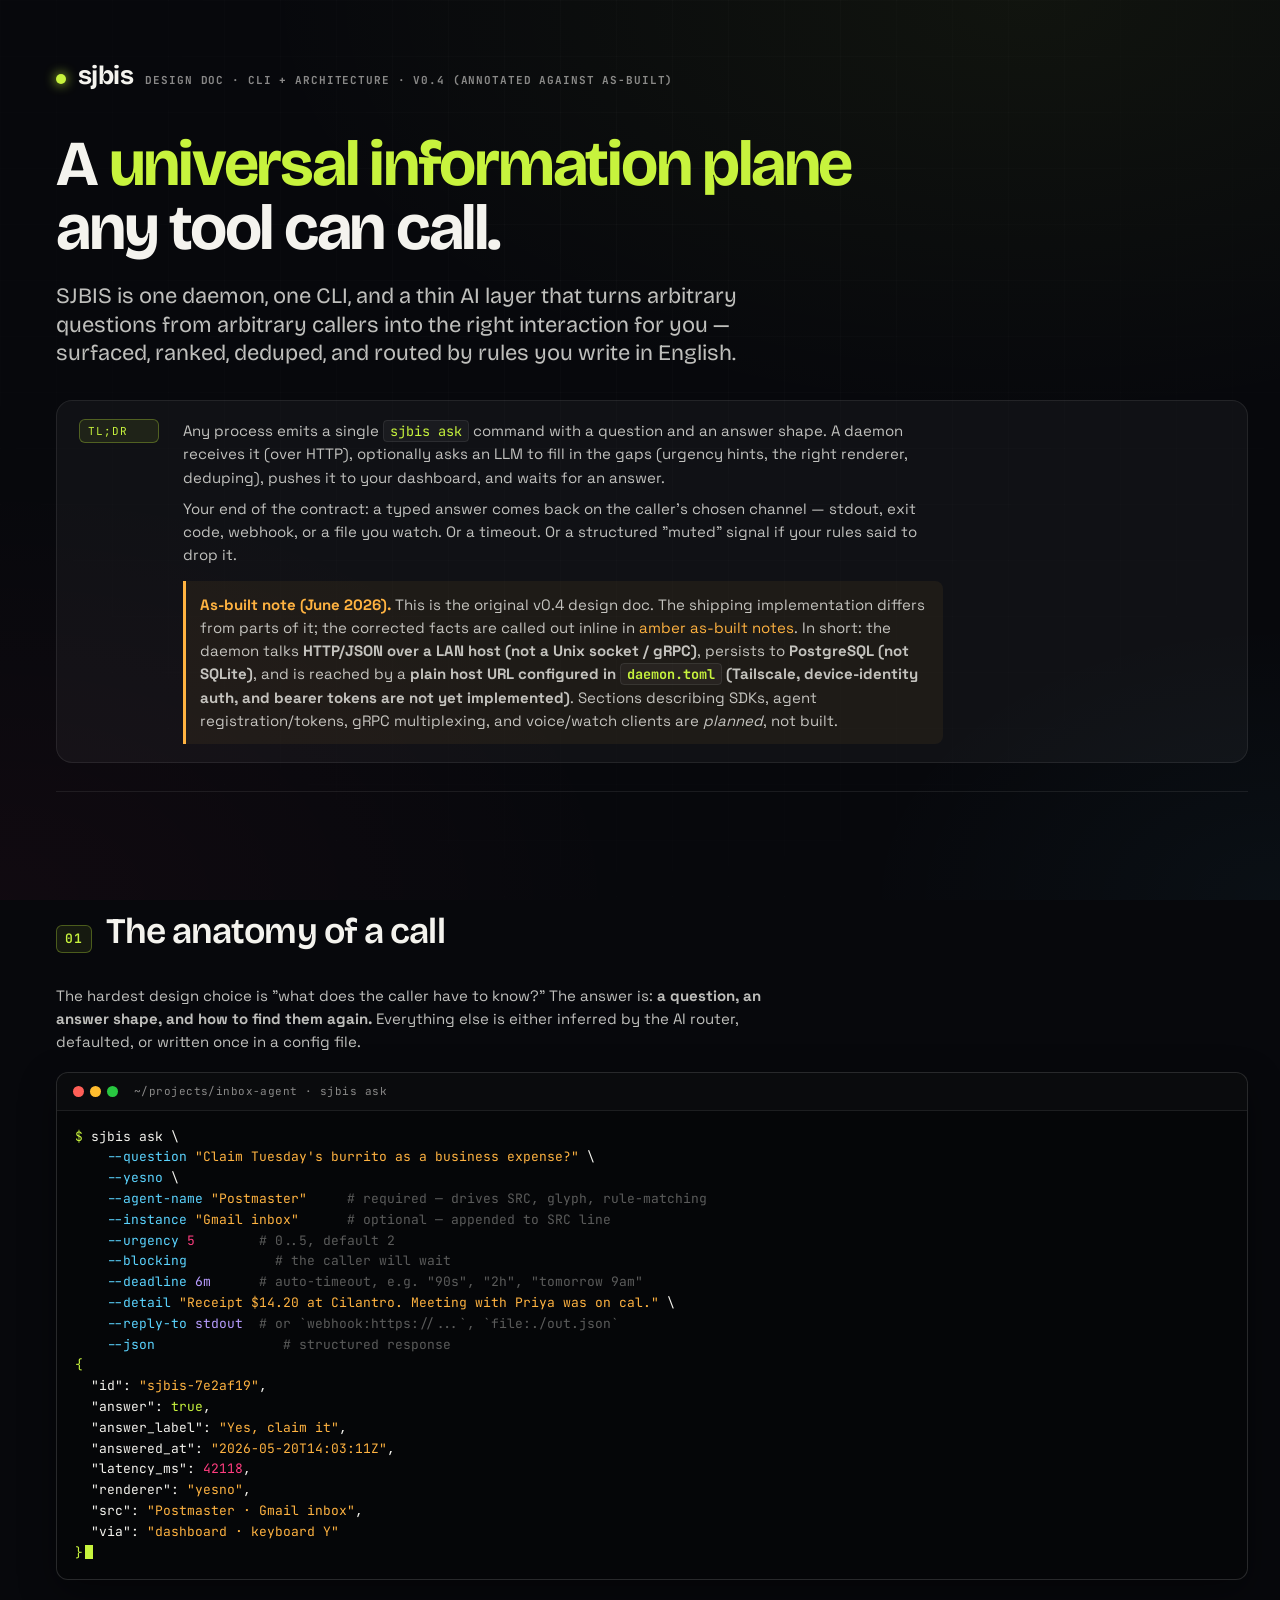
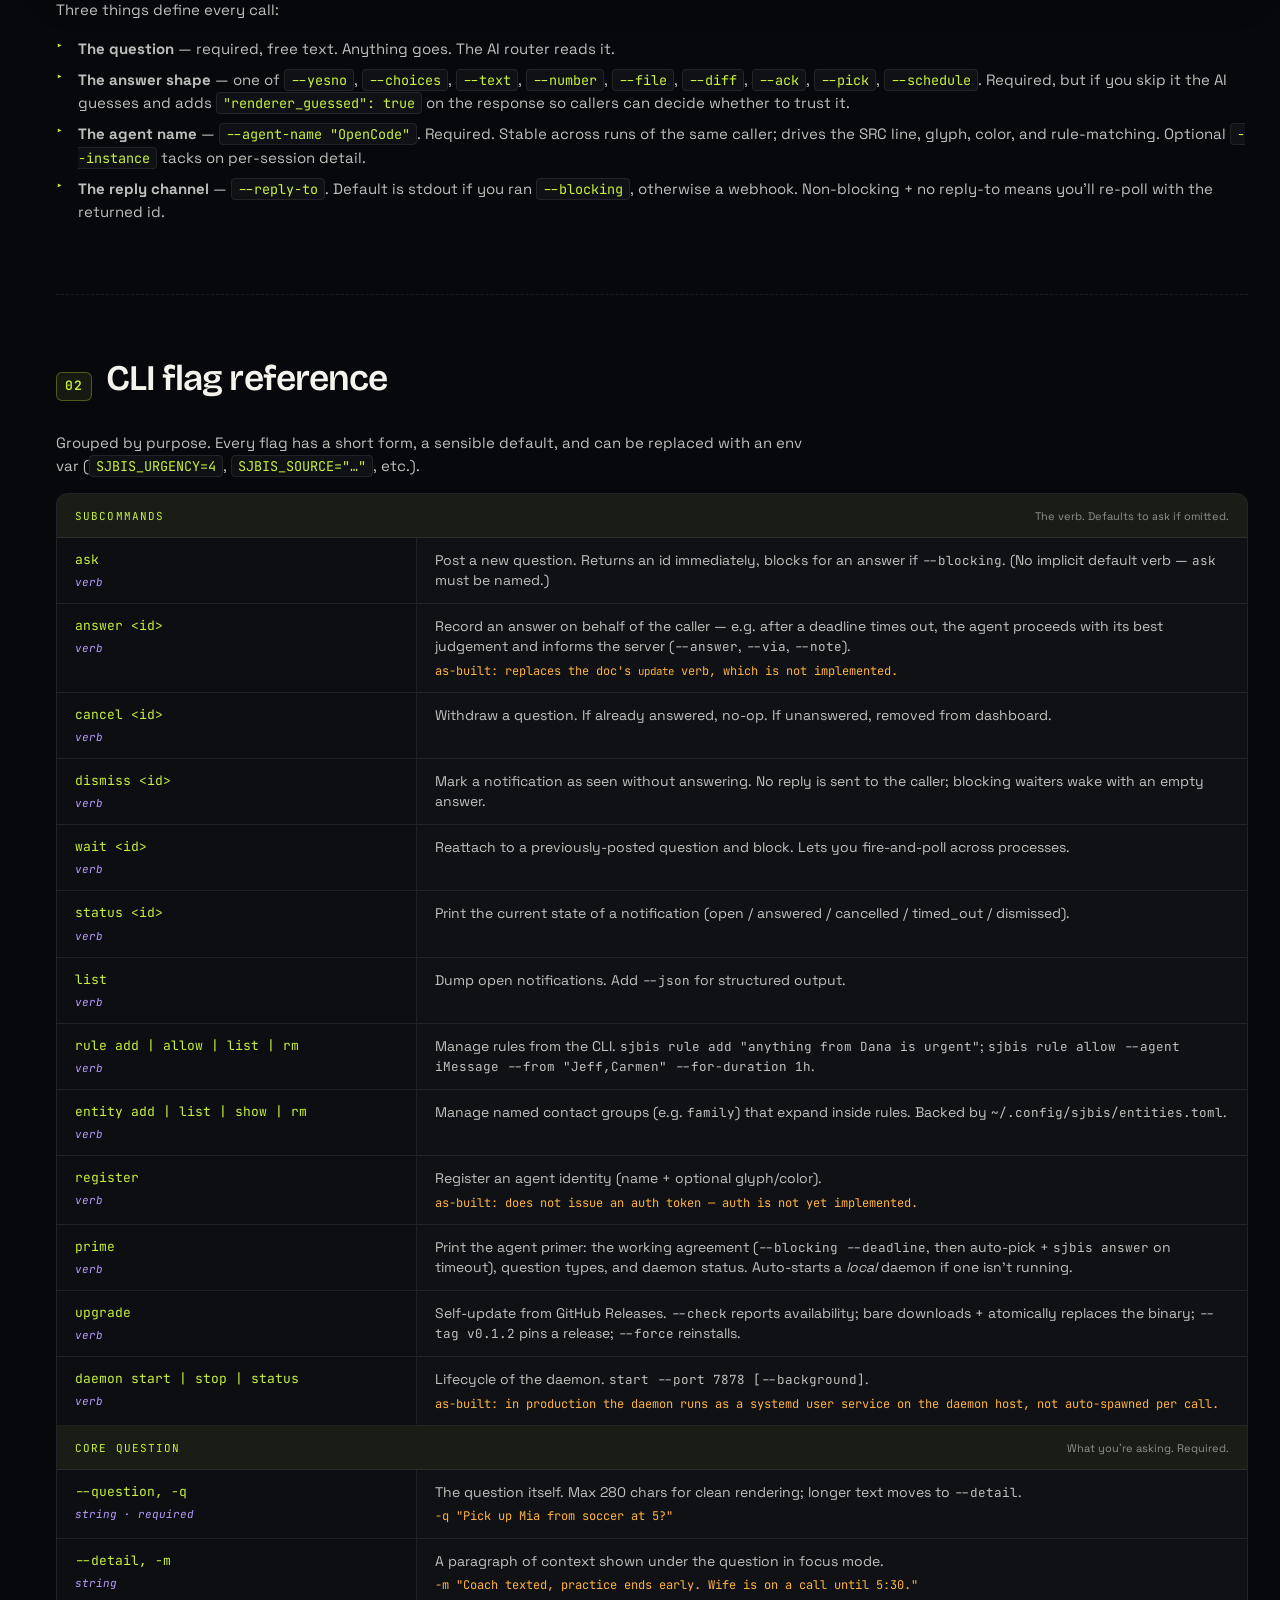
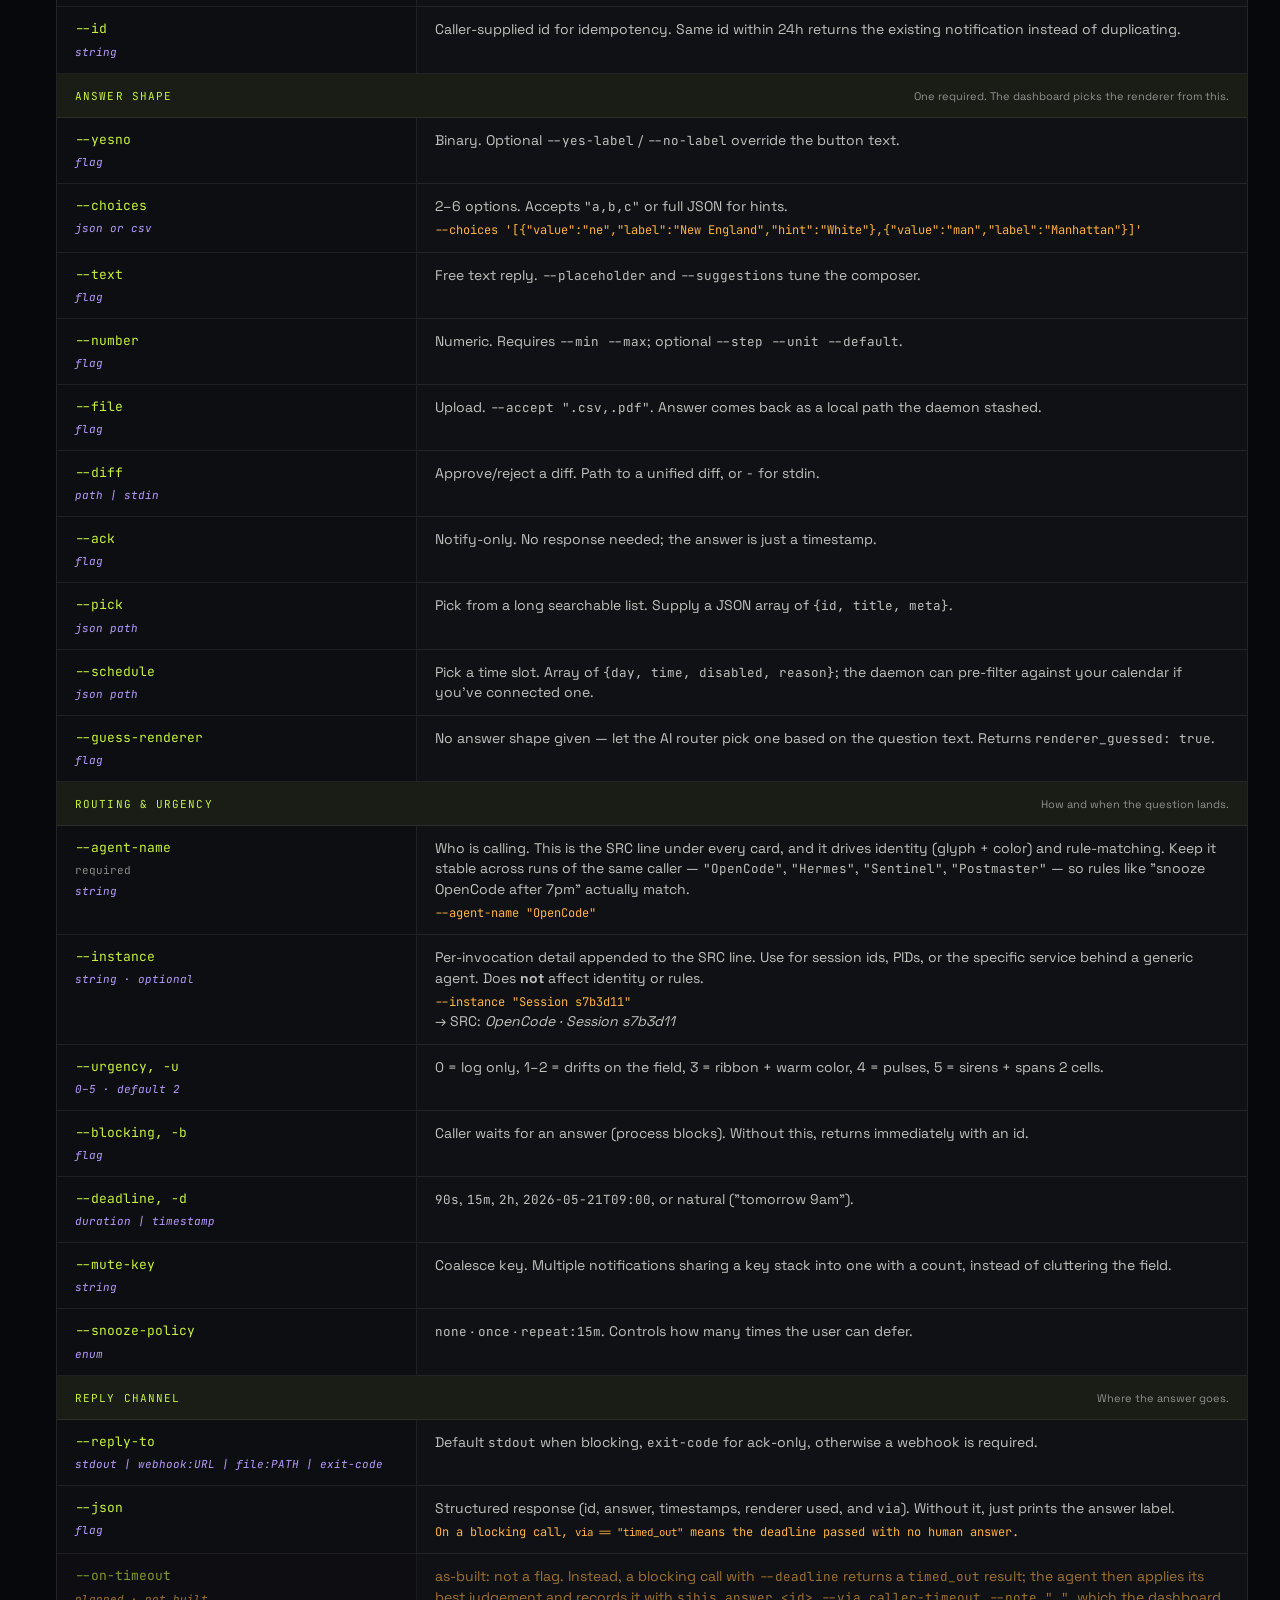
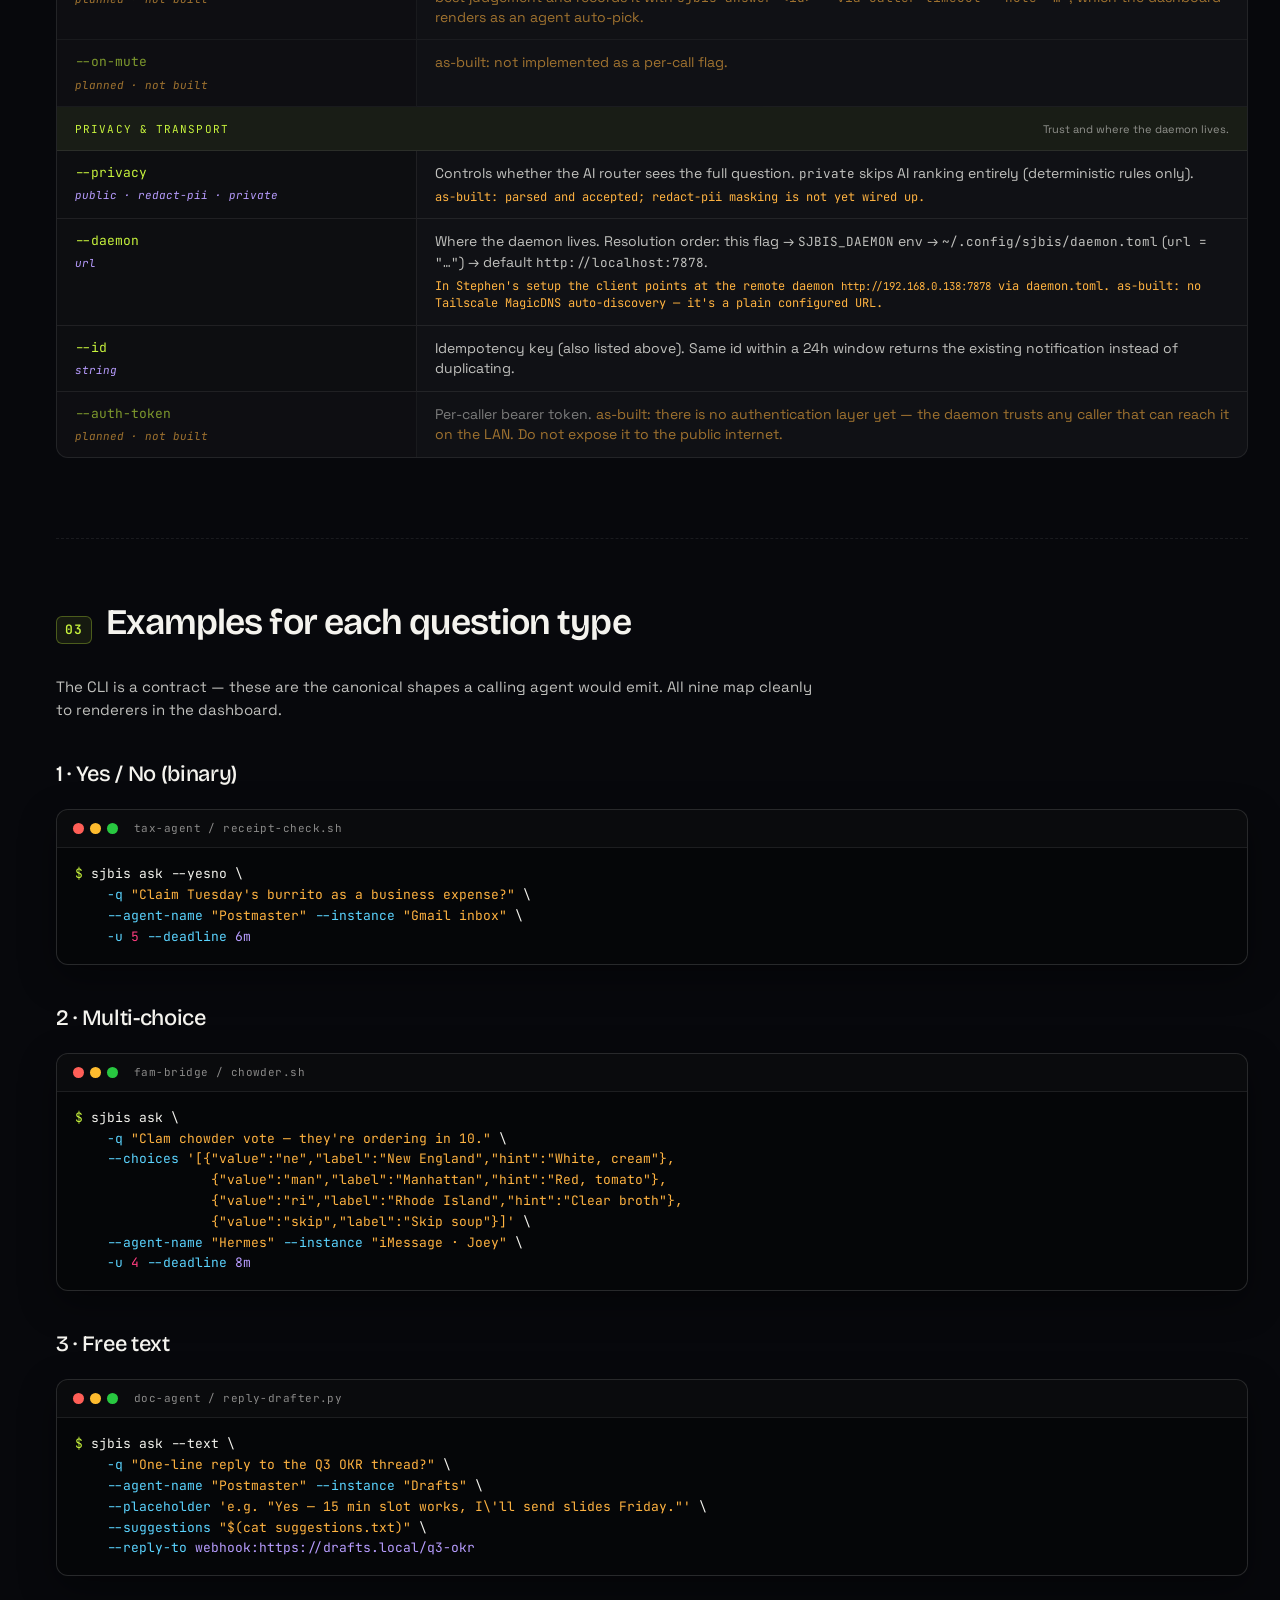
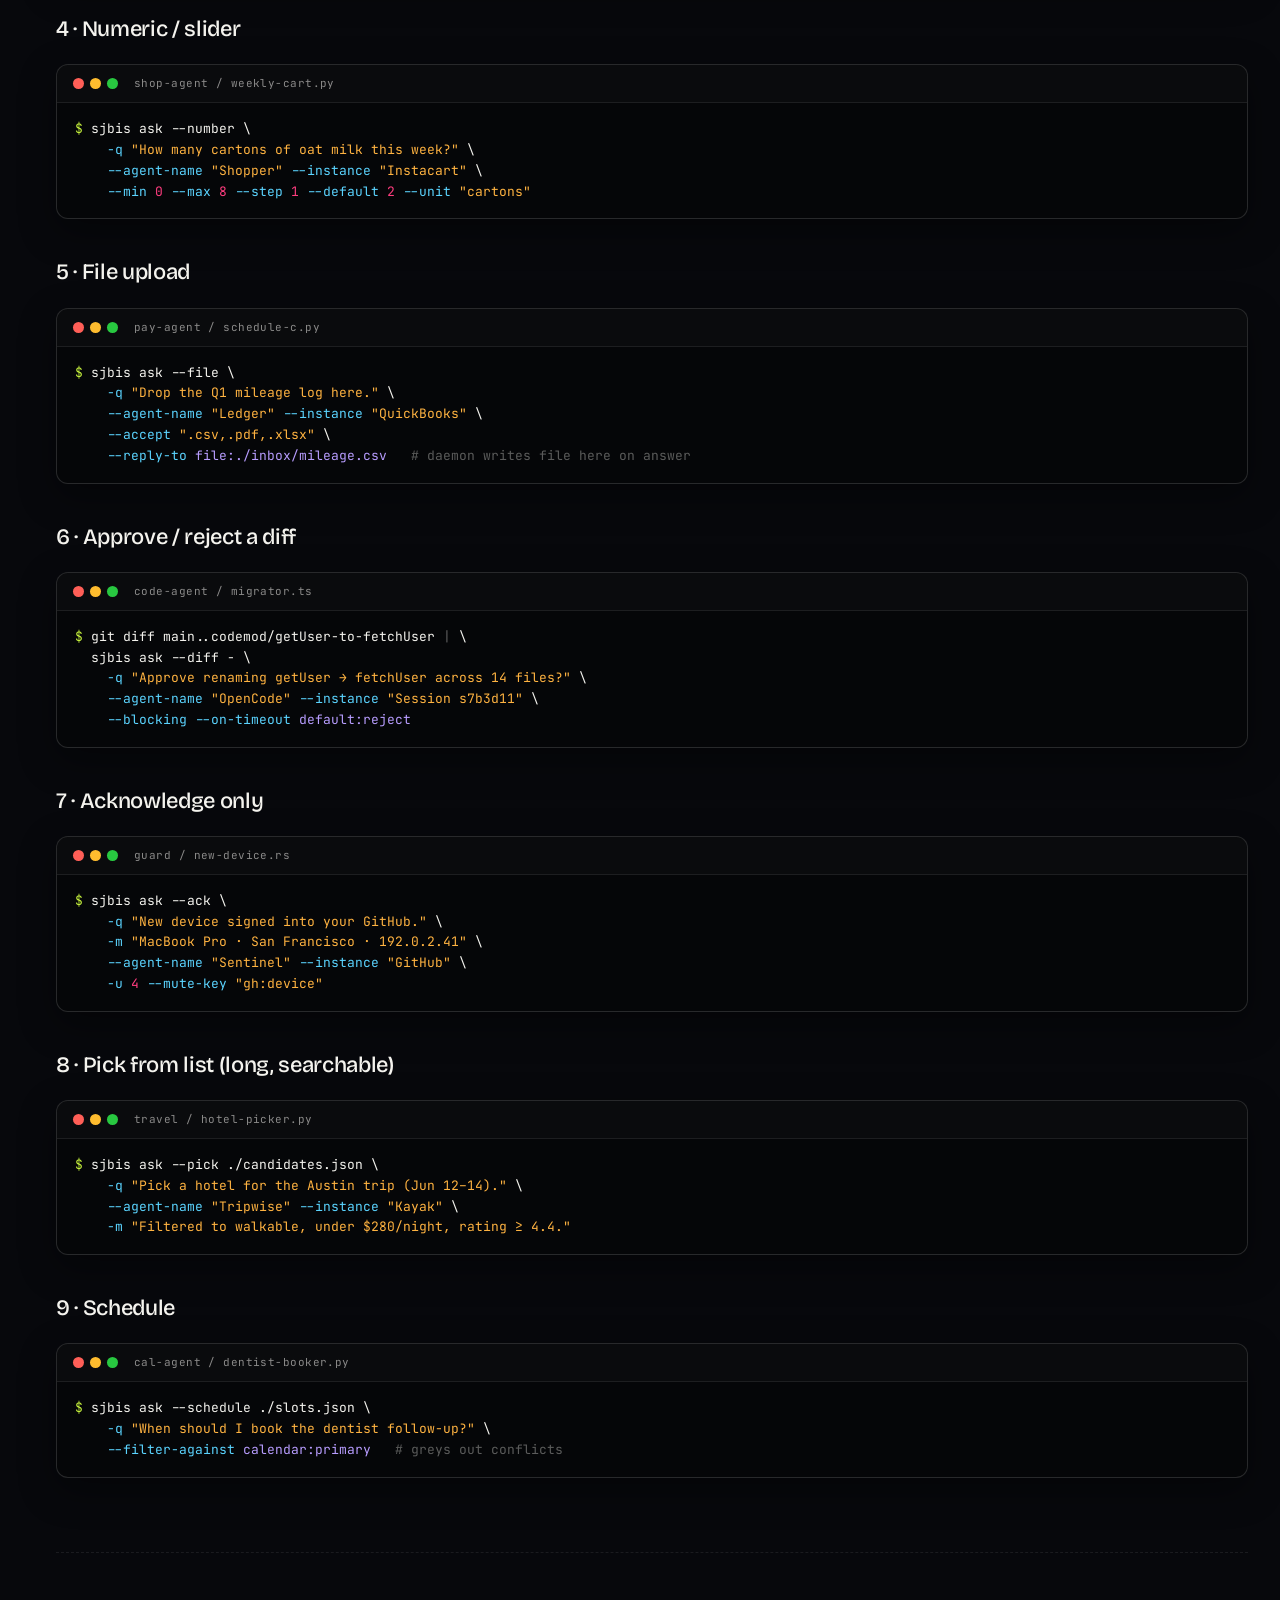
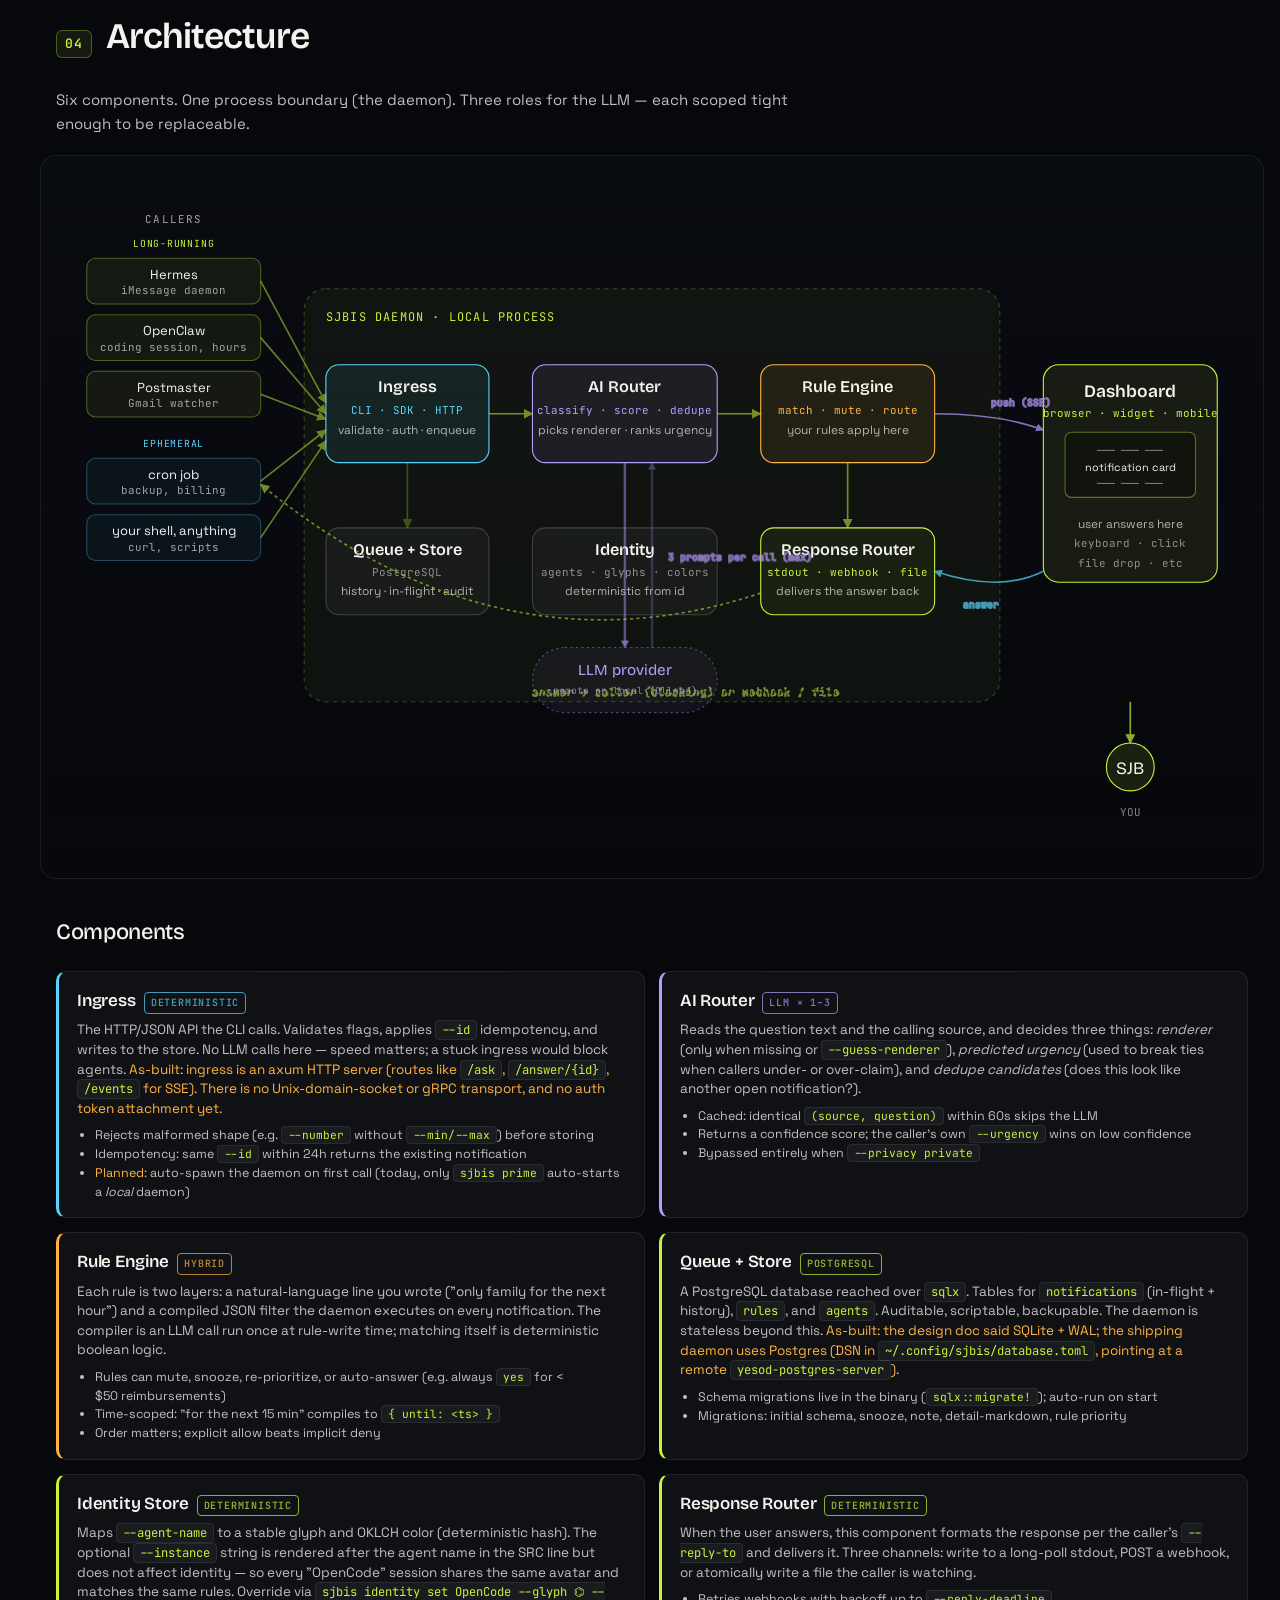
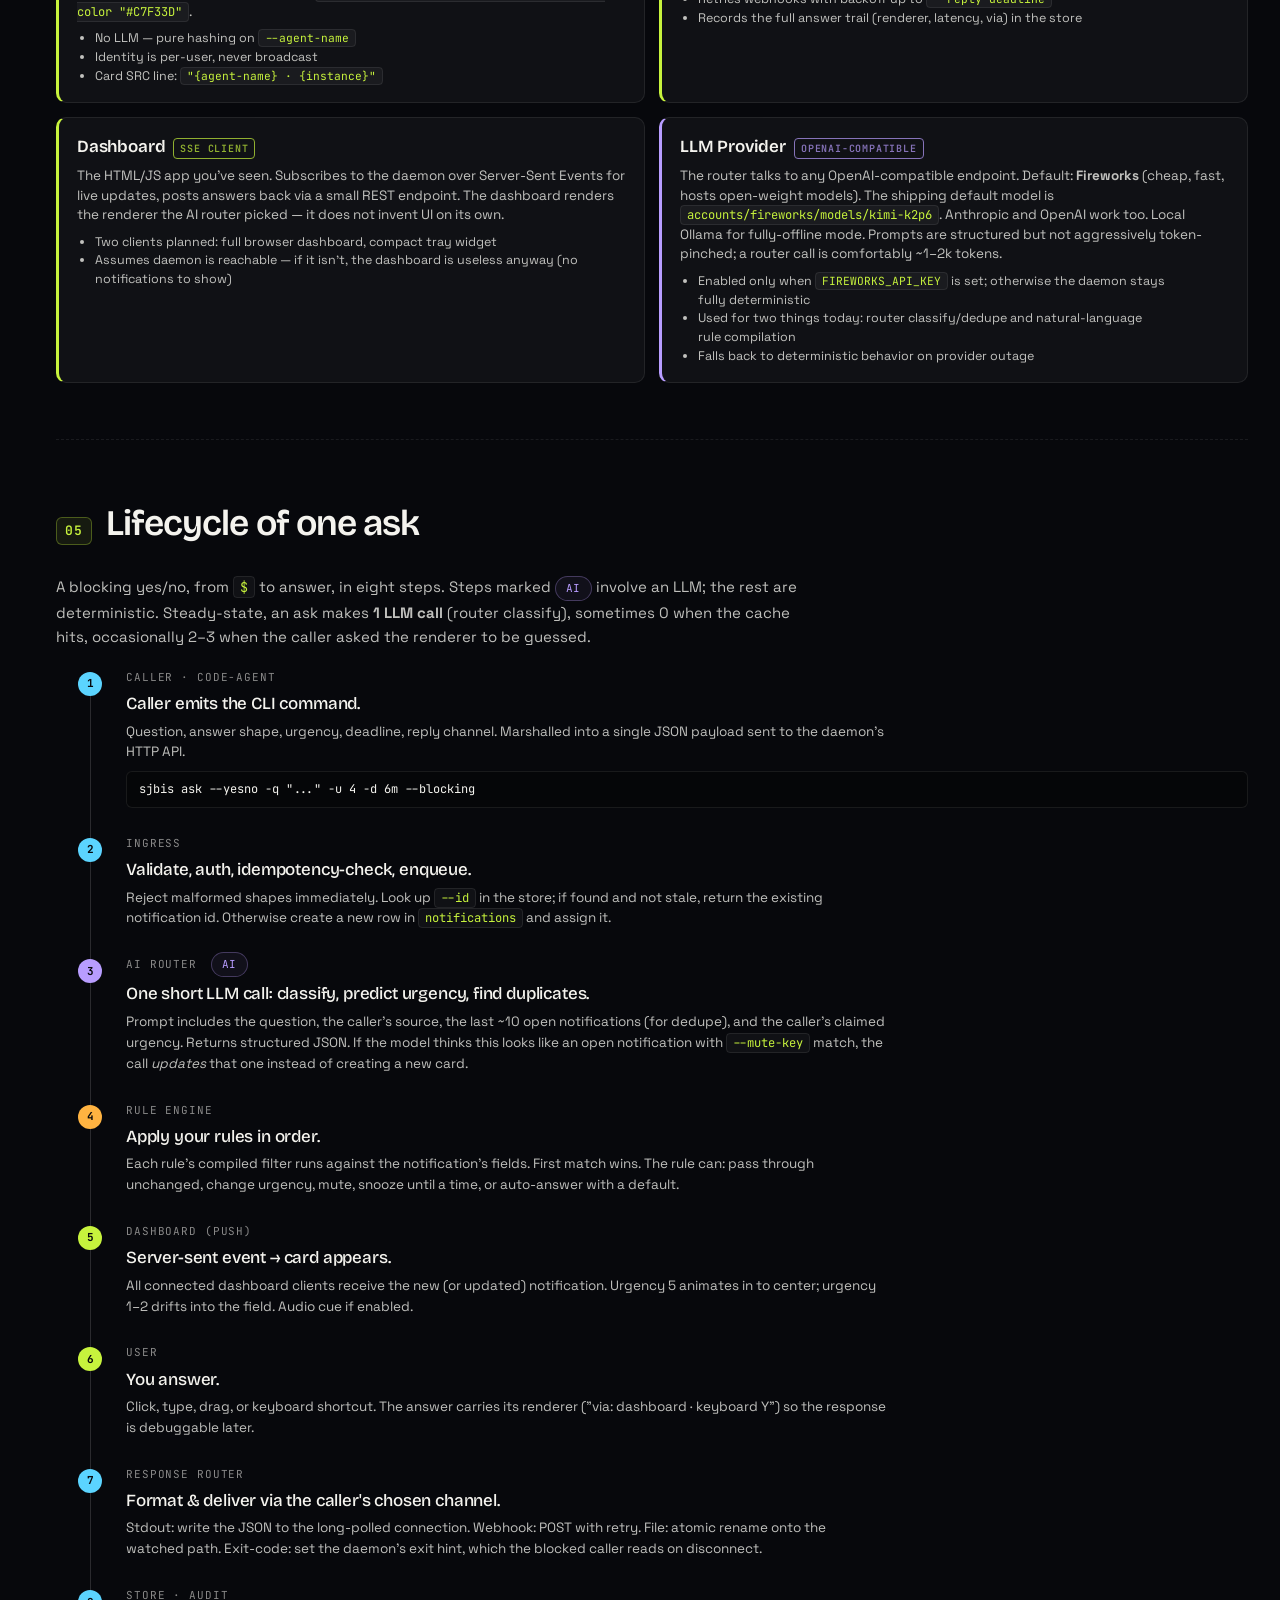
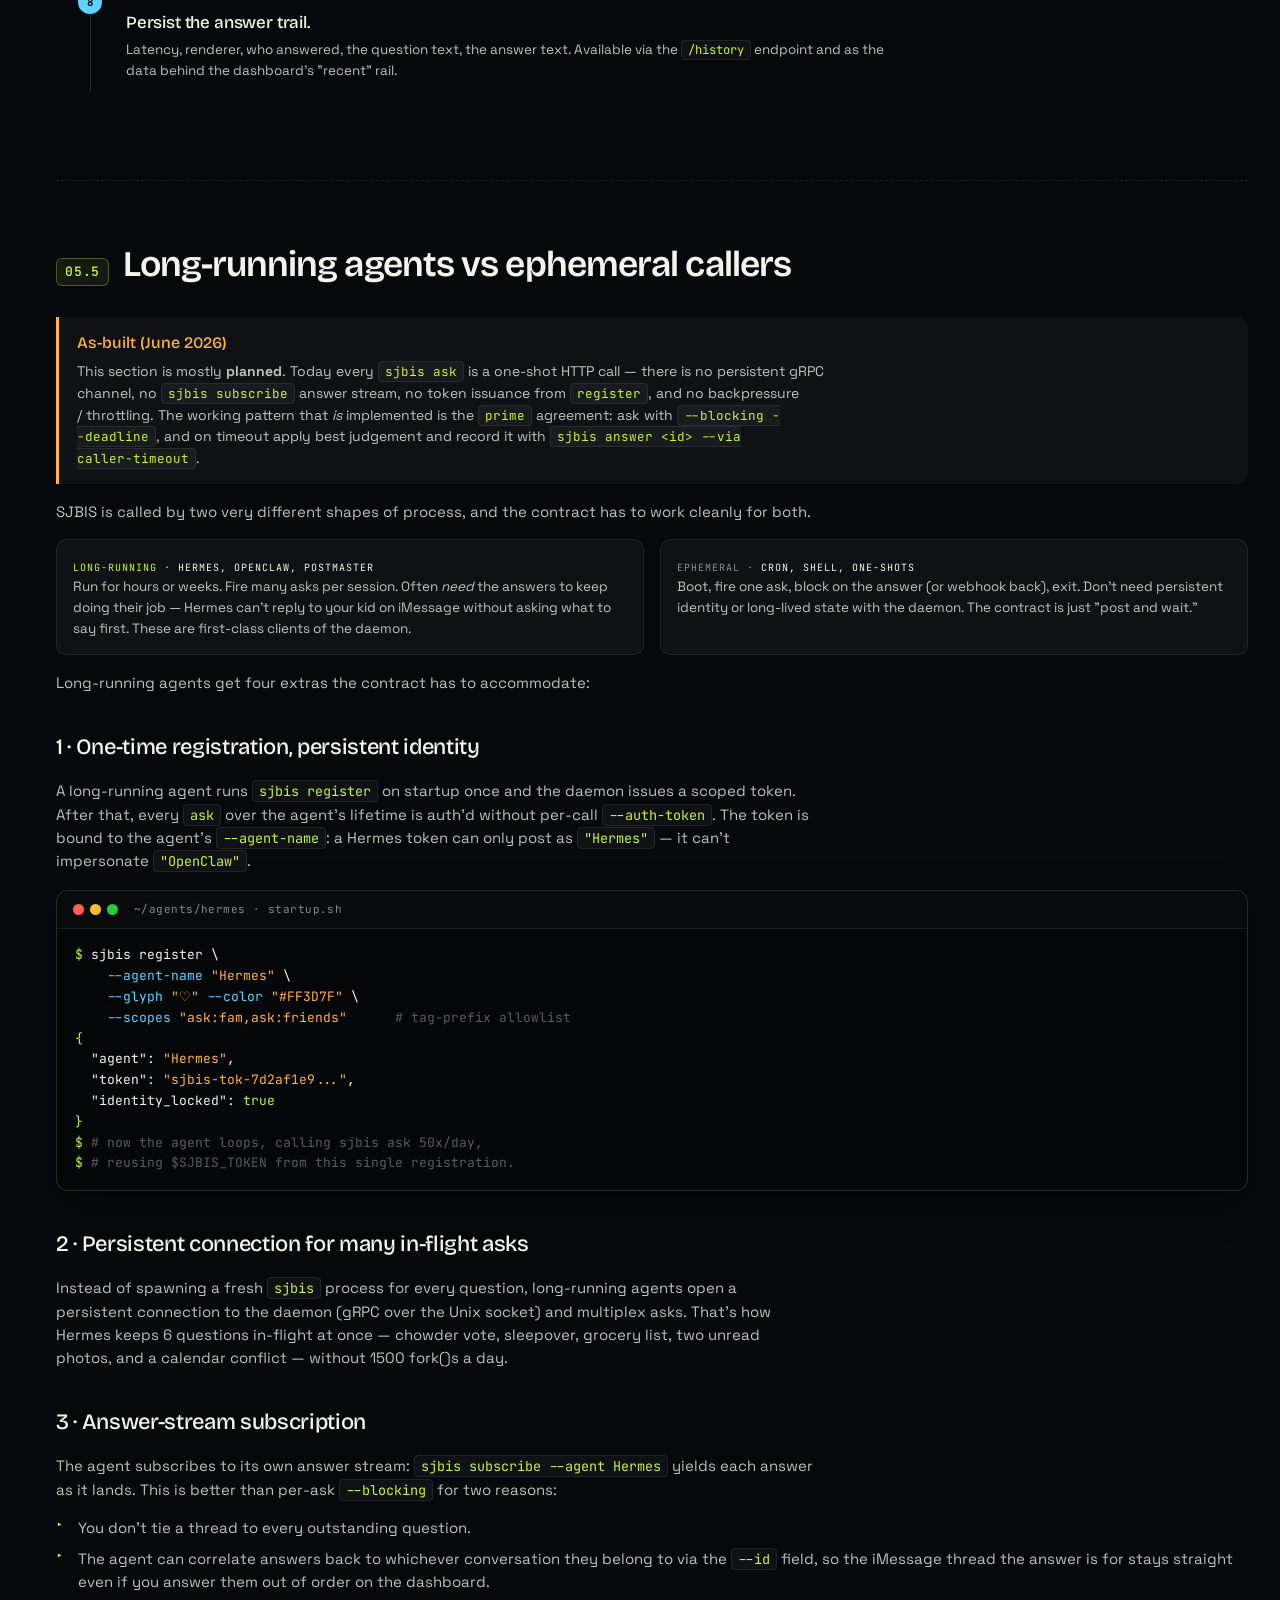
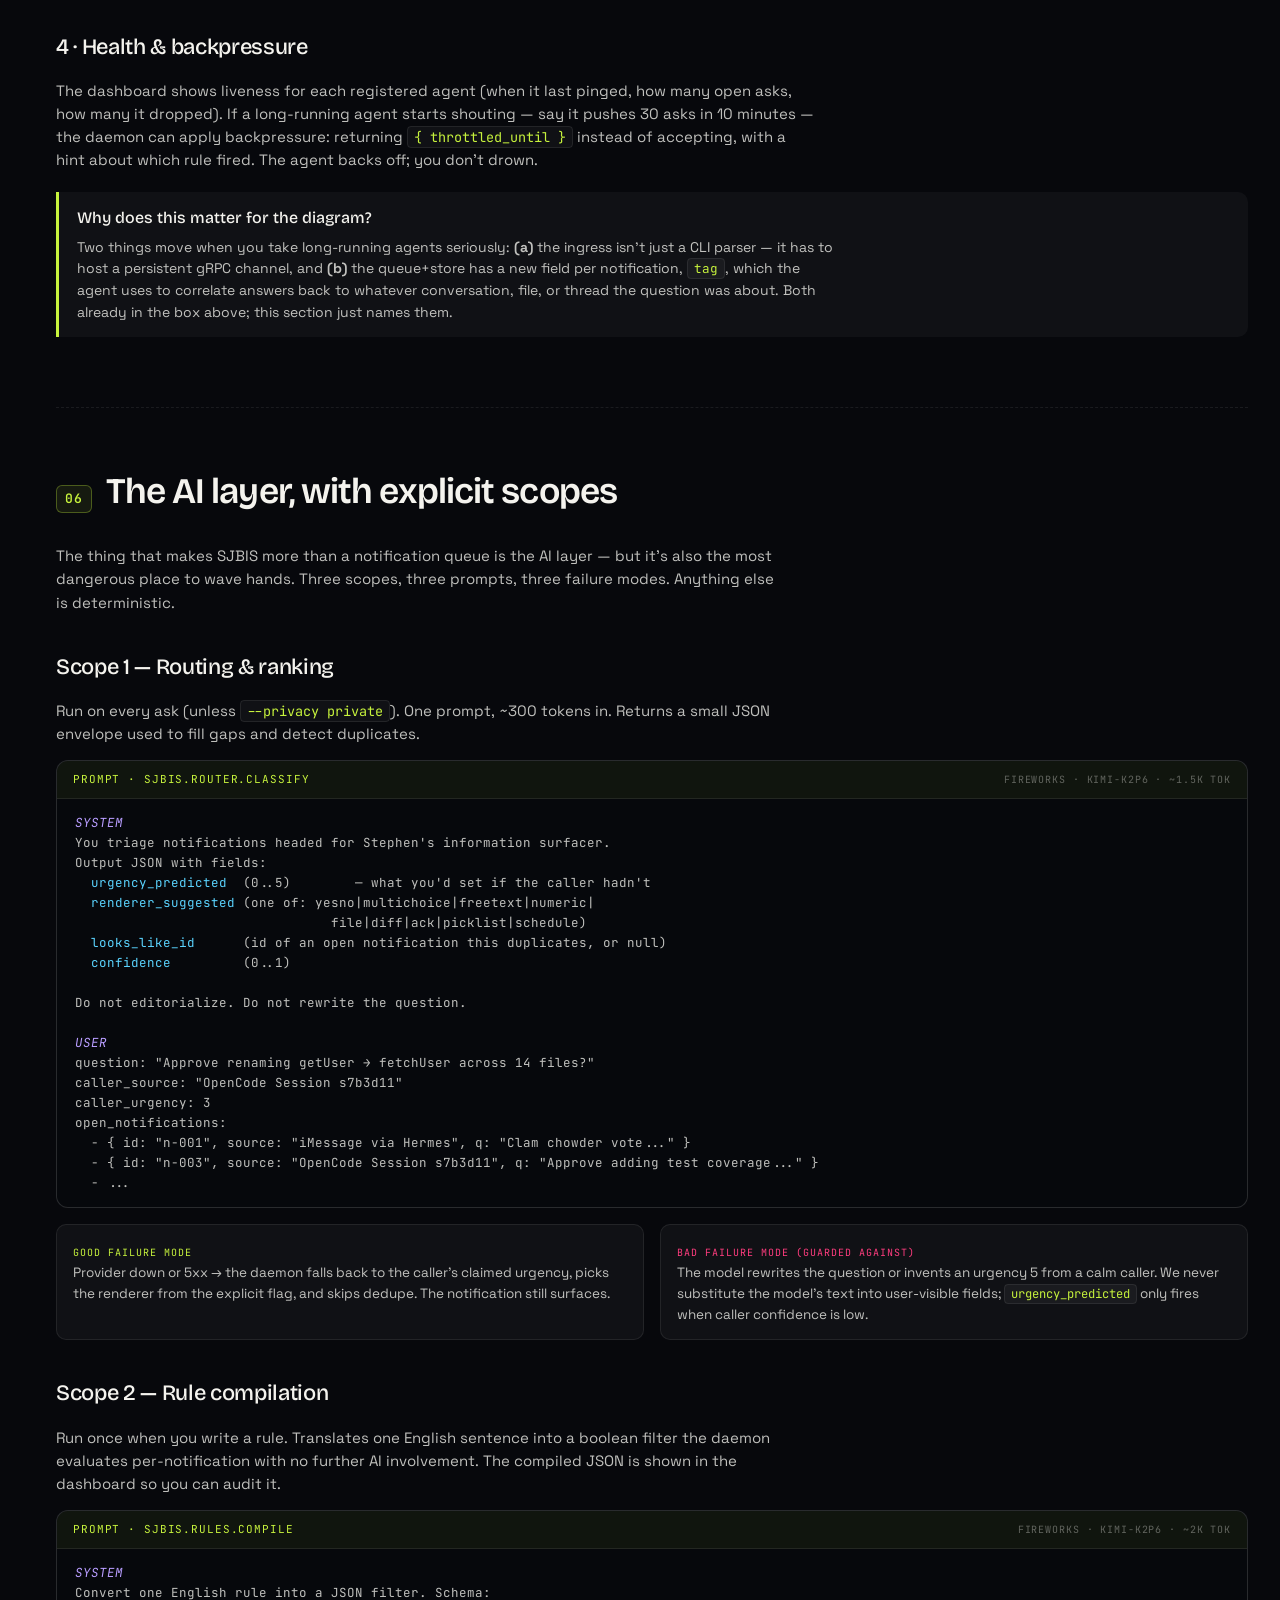
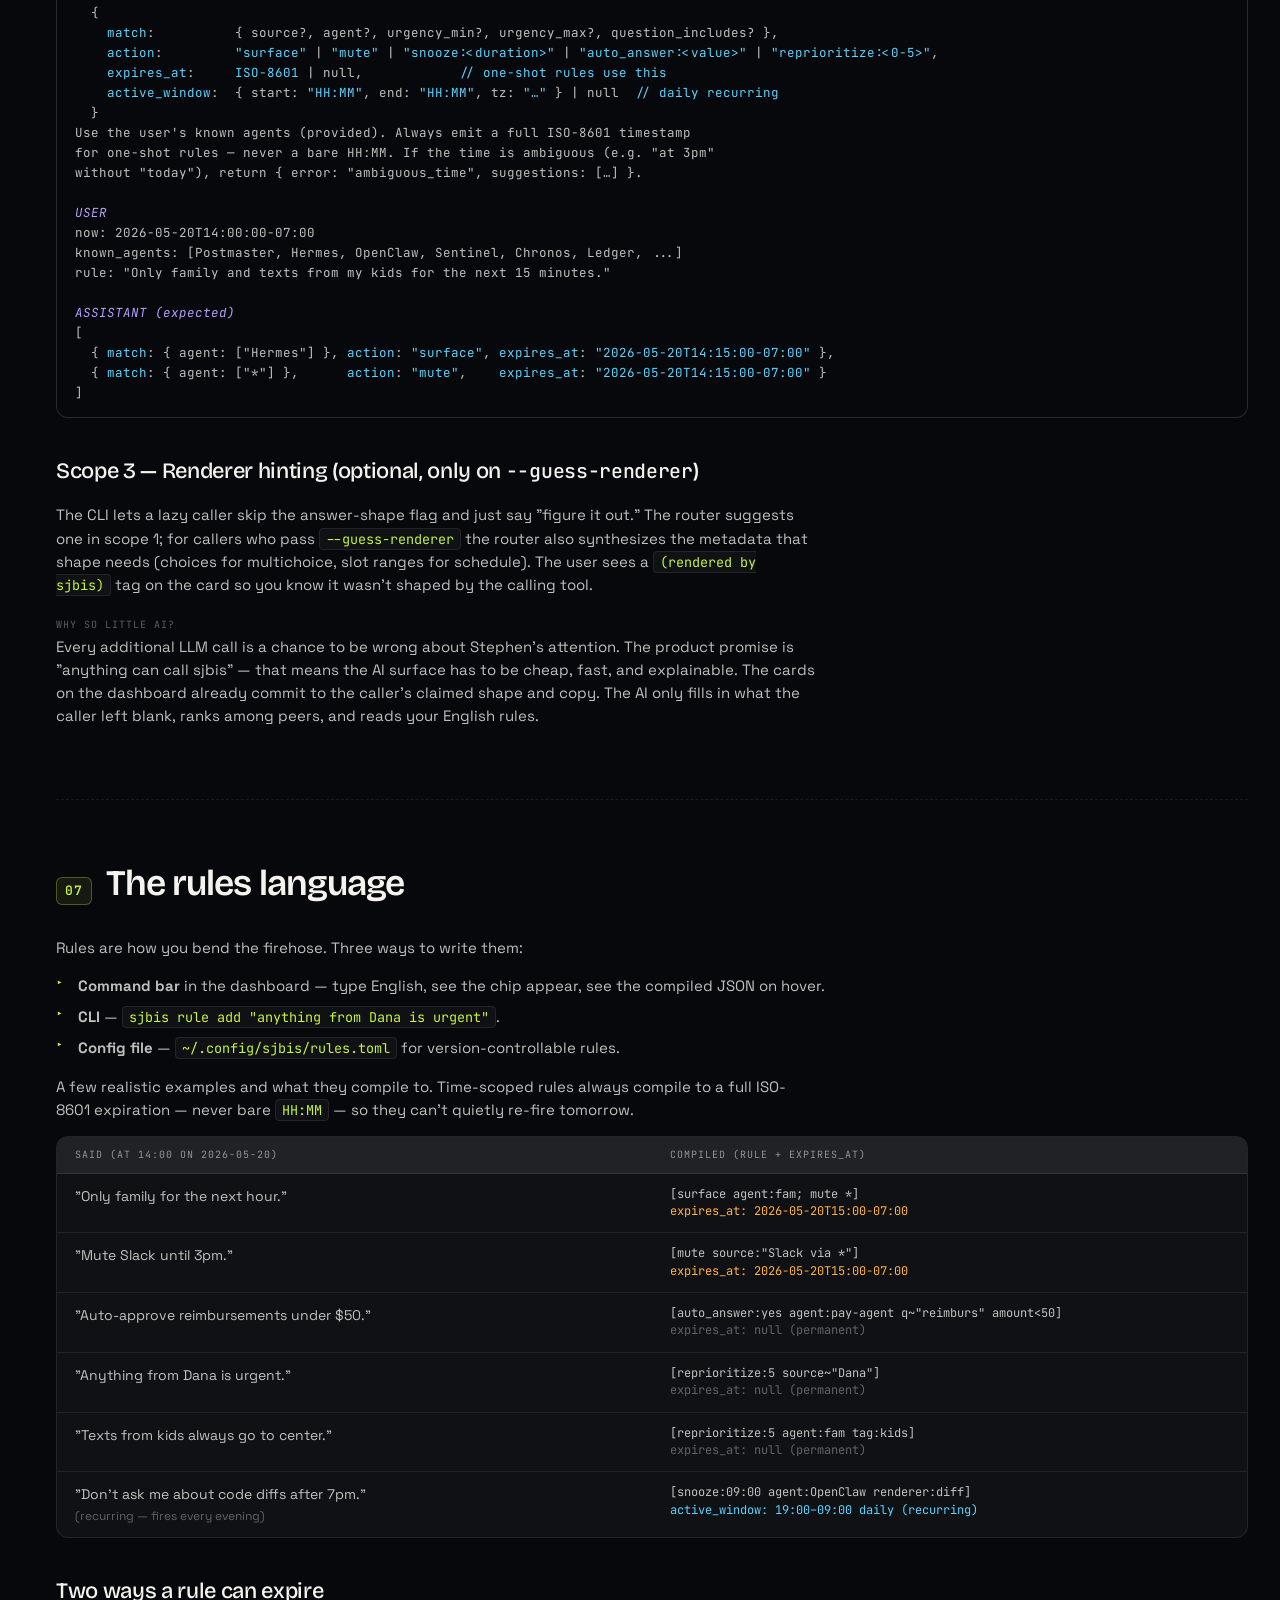
==== commit 00268e53: "docs: reconcile README + design docs with as-built implementation - README: add conceptual framing (" ====
--- a/SJBIS Architecture.html
+++ b/SJBIS Architecture.html
@@ -22,7 +22,7 @@
   <div class="brand">
     <span class="dot"></span>
     <span>sjbis</span>
-    <span class="sub">design doc · cli + architecture · v0.4</span>
+    <span class="sub">design doc · cli + architecture · v0.4 (annotated against as-built)</span>
   </div>
   <h1>A <span class="accent">universal information plane</span><br/>any tool can call.</h1>
   <p class="subtitle">
@@ -35,14 +35,26 @@
     <div>
       <p>
         Any process emits a single <code>sjbis ask</code> command with a question
-        and an answer shape. A local daemon receives it, asks an LLM to fill in
-        the gaps (urgency hints, the right renderer, identity, deduping), pushes
-        it to your dashboard, and waits for an answer.
+        and an answer shape. A daemon receives it (over HTTP), optionally asks an
+        LLM to fill in the gaps (urgency hints, the right renderer, deduping),
+        pushes it to your dashboard, and waits for an answer.
       </p>
       <p>
         Your end of the contract: a typed answer comes back on the caller's chosen
         channel — stdout, exit code, webhook, or a file you watch. Or a timeout. Or
         a structured "muted" signal if your rules said to drop it.
+      </p>
+      <p style="margin-top:14px;padding:12px 14px;border-left:3px solid var(--warm);background:rgba(255,179,65,0.06);border-radius:0 8px 8px 0;">
+        <strong style="color:var(--warm)">As-built note (June 2026).</strong>
+        This is the original v0.4 design doc. The shipping implementation differs
+        from parts of it; the corrected facts are called out inline in
+        <span style="color:var(--warm)">amber as-built notes</span>. In short: the
+        daemon talks <strong>HTTP/JSON over a LAN host (not a Unix socket / gRPC)</strong>,
+        persists to <strong>PostgreSQL (not SQLite)</strong>, and is reached by a
+        <strong>plain host URL configured in <code>daemon.toml</code> (Tailscale,
+        device-identity auth, and bearer tokens are not yet implemented)</strong>.
+        Sections describing SDKs, agent registration/tokens, gRPC multiplexing, and
+        voice/watch clients are <em>planned</em>, not built.
       </p>
     </div>
   </div>
@@ -131,20 +143,32 @@
       <span>Subcommands</span>
       <span class="desc">The verb. Defaults to <code>ask</code> if omitted.</span>
     </div>
-    <div class="row k"><span>ask</span><span class="type">default</span></div>
-    <div class="row v">Post a new question. Returns an id immediately, blocks for an answer if <code>--blocking</code>.</div>
-    <div class="row k"><span>update &lt;id&gt;</span><span class="type">verb</span></div>
-    <div class="row v">Mutate an in-flight notification — change urgency, extend deadline, replace detail text. Useful for long-running jobs that learn more as they go.</div>
+    <div class="row k"><span>ask</span><span class="type">verb</span></div>
+    <div class="row v">Post a new question. Returns an id immediately, blocks for an answer if <code>--blocking</code>. (No implicit default verb — <code>ask</code> must be named.)</div>
+    <div class="row k"><span>answer &lt;id&gt;</span><span class="type">verb</span></div>
+    <div class="row v">Record an answer on behalf of the caller — e.g. after a deadline times out, the agent proceeds with its best judgement and informs the server (<code>--answer</code>, <code>--via</code>, <code>--note</code>). <span class="eg" style="color:var(--warm)">as-built: replaces the doc's <code>update</code> verb, which is not implemented.</span></div>
     <div class="row k"><span>cancel &lt;id&gt;</span><span class="type">verb</span></div>
     <div class="row v">Withdraw a question. If already answered, no-op. If unanswered, removed from dashboard.</div>
+    <div class="row k"><span>dismiss &lt;id&gt;</span><span class="type">verb</span></div>
+    <div class="row v">Mark a notification as seen without answering. No reply is sent to the caller; blocking waiters wake with an empty answer.</div>
     <div class="row k"><span>wait &lt;id&gt;</span><span class="type">verb</span></div>
     <div class="row v">Reattach to a previously-posted question and block. Lets you fire-and-poll across processes.</div>
+    <div class="row k"><span>status &lt;id&gt;</span><span class="type">verb</span></div>
+    <div class="row v">Print the current state of a notification (open / answered / cancelled / timed_out / dismissed).</div>
     <div class="row k"><span>list</span><span class="type">verb</span></div>
-    <div class="row v">Dump open notifications as JSON. Useful for debugging or for an agent inspecting its own queue.</div>
-    <div class="row k"><span>rule add | rule list | rule rm</span><span class="type">verb</span></div>
-    <div class="row v">Manage rules from the CLI. <code>sjbis rule add "anything from Dana is urgent"</code>.</div>
+    <div class="row v">Dump open notifications. Add <code>--json</code> for structured output.</div>
+    <div class="row k"><span>rule add | allow | list | rm</span><span class="type">verb</span></div>
+    <div class="row v">Manage rules from the CLI. <code>sjbis rule add "anything from Dana is urgent"</code>; <code>sjbis rule allow --agent iMessage --from "Jeff,Carmen" --for-duration 1h</code>.</div>
+    <div class="row k"><span>entity add | list | show | rm</span><span class="type">verb</span></div>
+    <div class="row v">Manage named contact groups (e.g. <code>family</code>) that expand inside rules. Backed by <code>~/.config/sjbis/entities.toml</code>.</div>
+    <div class="row k"><span>register</span><span class="type">verb</span></div>
+    <div class="row v">Register an agent identity (name + optional glyph/color). <span class="eg" style="color:var(--warm)">as-built: does not issue an auth token — auth is not yet implemented.</span></div>
+    <div class="row k"><span>prime</span><span class="type">verb</span></div>
+    <div class="row v">Print the agent primer: the working agreement (<code>--blocking --deadline</code>, then auto-pick + <code>sjbis answer</code> on timeout), question types, and daemon status. Auto-starts a <em>local</em> daemon if one isn't running.</div>
+    <div class="row k"><span>upgrade</span><span class="type">verb</span></div>
+    <div class="row v">Self-update from GitHub Releases. <code>--check</code> reports availability; bare downloads + atomically replaces the binary; <code>--tag v0.1.2</code> pins a release; <code>--force</code> reinstalls.</div>
     <div class="row k"><span>daemon start | stop | status</span><span class="type">verb</span></div>
-    <div class="row v">Lifecycle of the local daemon. Idempotent — <code>ask</code> auto-spawns it if missing.</div>
+    <div class="row v">Lifecycle of the daemon. <code>start --port 7878 [--background]</code>. <span class="eg" style="color:var(--warm)">as-built: in production the daemon runs as a systemd user service on the daemon host, not auto-spawned per call.</span></div>
 
     <div class="flag-group-hd">
       <span>Core question</span>
@@ -219,24 +243,24 @@
     <div class="row k"><span>--reply-to</span><span class="type">stdout | webhook:URL | file:PATH | exit-code</span></div>
     <div class="row v">Default <code>stdout</code> when blocking, <code>exit-code</code> for ack-only, otherwise a webhook is required.</div>
     <div class="row k"><span>--json</span><span class="type">flag</span></div>
-    <div class="row v">Structured response (id, answer, timestamps, renderer used). Without it, just prints the answer label.</div>
-    <div class="row k"><span>--on-timeout</span><span class="type">enum · default <code>error</code></span></div>
-    <div class="row v"><code>error</code> · <code>default:&lt;value&gt;</code> · <code>retry:&lt;duration&gt;</code> · <code>ack</code>. Defines what happens at deadline.</div>
-    <div class="row k"><span>--on-mute</span><span class="type">enum · default <code>error</code></span></div>
-    <div class="row v">What to do if a rule drops the notification. Mirrors <code>--on-timeout</code> shape.</div>
+    <div class="row v">Structured response (id, answer, timestamps, renderer used, and <code>via</code>). Without it, just prints the answer label. <span class="eg">On a blocking call, <code>via == "timed_out"</code> means the deadline passed with no human answer.</span></div>
+    <div class="row k" style="opacity:0.6"><span>--on-timeout</span><span class="type" style="color:var(--warm)">planned · not built</span></div>
+    <div class="row v" style="opacity:0.6"><span style="color:var(--warm)">as-built: not a flag. Instead, a blocking call with <code>--deadline</code> returns a <code>timed_out</code> result; the agent then applies its best judgement and records it with <code>sjbis answer &lt;id&gt; --via caller-timeout --note "…"</code>, which the dashboard renders as an agent auto-pick.</span></div>
+    <div class="row k" style="opacity:0.6"><span>--on-mute</span><span class="type" style="color:var(--warm)">planned · not built</span></div>
+    <div class="row v" style="opacity:0.6"><span style="color:var(--warm)">as-built: not implemented as a per-call flag.</span></div>
 
     <div class="flag-group-hd">
       <span>Privacy &amp; transport</span>
       <span class="desc">Trust and where the daemon lives.</span>
     </div>
     <div class="row k"><span>--privacy</span><span class="type">public · redact-pii · private</span></div>
-    <div class="row v">Controls whether the AI router sees the full question. <code>private</code> skips AI ranking entirely (deterministic rules only).</div>
-    <div class="row k"><span>--auth-token</span><span class="type">string · env <code>SJBIS_TOKEN</code></span></div>
-    <div class="row v">Required for callers other than the same user's local processes. Issued per-caller via <code>sjbis token issue</code>.</div>
-    <div class="row k"><span>--daemon</span><span class="type">url · default <code>https://sjbis.&lt;tailnet&gt;.ts.net</code></span></div>
-    <div class="row v">Where the daemon lives. The CLI auto-discovers via <code>tailscale status --json</code> on first run and caches the URL. Override for testing or to point at a non-tailnet instance.</div>
-    <div class="row k"><span>--dry-run</span><span class="type">flag</span></div>
-    <div class="row v">Validate &amp; render-locally without sending. Returns a predicted urgency from the AI router.</div>
+    <div class="row v">Controls whether the AI router sees the full question. <code>private</code> skips AI ranking entirely (deterministic rules only). <span class="eg" style="color:var(--warm)">as-built: parsed and accepted; redact-pii masking is not yet wired up.</span></div>
+    <div class="row k"><span>--daemon</span><span class="type">url</span></div>
+    <div class="row v">Where the daemon lives. Resolution order: this flag → <code>SJBIS_DAEMON</code> env → <code>~/.config/sjbis/daemon.toml</code> (<code>url = "…"</code>) → default <code>http://localhost:7878</code>. <span class="eg">In Stephen's setup the client points at the remote daemon <code>http://192.168.0.138:7878</code> via daemon.toml. <span style="color:var(--warm)">as-built: no Tailscale MagicDNS auto-discovery — it's a plain configured URL.</span></span></div>
+    <div class="row k"><span>--id</span><span class="type">string</span></div>
+    <div class="row v">Idempotency key (also listed above). Same id within a 24h window returns the existing notification instead of duplicating.</div>
+    <div class="row k" style="opacity:0.6"><span>--auth-token</span><span class="type" style="color:var(--warm)">planned · not built</span></div>
+    <div class="row v" style="opacity:0.6">Per-caller bearer token. <span style="color:var(--warm)">as-built: there is no authentication layer yet — the daemon trusts any caller that can reach it on the LAN. Do not expose it to the public internet.</span></div>
   </div>
 </section>
 
@@ -430,7 +454,7 @@
       <rect x="240" y="320" width="150" height="80" rx="12"
             fill="rgba(255,255,255,0.04)" stroke="rgba(255,255,255,0.18)"/>
       <text x="315" y="345" text-anchor="middle" font-family="Bricolage Grotesque" font-weight="600" font-size="15" fill="#f4f3ee">Queue + Store</text>
-      <text x="315" y="364" text-anchor="middle" font-family="JetBrains Mono" font-size="10" fill="rgba(244,243,238,0.55)">SQLite + WAL</text>
+      <text x="315" y="364" text-anchor="middle" font-family="JetBrains Mono" font-size="10" fill="rgba(244,243,238,0.55)">PostgreSQL</text>
       <text x="315" y="382" text-anchor="middle" font-family="Space Grotesk" font-size="11" fill="rgba(244,243,238,0.7)">history · in-flight · audit</text>
 
       <!-- Identity store -->
@@ -515,11 +539,11 @@
   <div class="comps">
     <div class="comp" style="--accent: var(--calm)">
       <h4>Ingress <span class="tag">deterministic</span></h4>
-      <p>CLI &amp; SDK frontends, a Unix domain socket, and an optional HTTP listener for cross-machine callers. Validates flags, attaches the caller's auth token, applies <code>--id</code> idempotency, and pushes onto the queue. No LLM calls here — speed matters; a stuck ingress would block agents.</p>
+      <p>The HTTP/JSON API the CLI calls. Validates flags, applies <code>--id</code> idempotency, and writes to the store. No LLM calls here — speed matters; a stuck ingress would block agents. <span style="color:var(--warm)">As-built: ingress is an axum HTTP server (routes like <code>/ask</code>, <code>/answer/{id}</code>, <code>/events</code> for SSE). There is no Unix-domain-socket or gRPC transport, and no auth token attachment yet.</span></p>
       <ul>
-        <li>p50 enqueue latency &lt; 5 ms; p99 &lt; 30 ms</li>
-        <li>Rejects malformed shape (e.g. <code>--number</code> without <code>--min/--max</code>) before queueing</li>
-        <li>Auto-spawns the daemon on first call if missing</li>
+        <li>Rejects malformed shape (e.g. <code>--number</code> without <code>--min/--max</code>) before storing</li>
+        <li>Idempotency: same <code>--id</code> within 24h returns the existing notification</li>
+        <li><span style="color:var(--warm)">Planned:</span> auto-spawn the daemon on first call (today, only <code>sjbis prime</code> auto-starts a <em>local</em> daemon)</li>
       </ul>
     </div>
 
@@ -544,11 +568,11 @@
     </div>
 
     <div class="comp">
-      <h4>Queue + Store <span class="tag">SQLite</span></h4>
-      <p>Single-writer SQLite database with a WAL. Two tables, basically: <code>notifications</code> (in-flight + history) and <code>rules</code>. Auditable, scriptable, backupable. The daemon is stateless beyond this.</p>
+      <h4>Queue + Store <span class="tag">PostgreSQL</span></h4>
+      <p>A PostgreSQL database reached over <code>sqlx</code>. Tables for <code>notifications</code> (in-flight + history), <code>rules</code>, and <code>agents</code>. Auditable, scriptable, backupable. The daemon is stateless beyond this. <span style="color:var(--warm)">As-built: the design doc said SQLite + WAL; the shipping daemon uses Postgres (DSN in <code>~/.config/sjbis/database.toml</code>, pointing at a remote <code>yesod-postgres-server</code>).</span></p>
       <ul>
-        <li>Schema migrations live in the binary; auto-runs on start</li>
-        <li>Retention: history kept 30 days by default, configurable</li>
+        <li>Schema migrations live in the binary (<code>sqlx::migrate!</code>); auto-run on start</li>
+        <li>Migrations: initial schema, snooze, note, detail-markdown, rule priority</li>
       </ul>
     </div>
 
@@ -582,10 +606,10 @@
 
     <div class="comp" style="--accent: var(--violet)">
       <h4>LLM Provider <span class="tag">OpenAI-compatible</span></h4>
-      <p>The router talks to any OpenAI-compatible endpoint. Default: <strong>Fireworks</strong> (cheap, fast, hosts open-weight models like Llama 3.3 70B and Qwen). Anthropic and OpenAI work too. Local Ollama for fully-offline mode. Prompts are structured but not aggressively token-pinched; a router call is comfortably ~1–2k tokens.</p>
+      <p>The router talks to any OpenAI-compatible endpoint. Default: <strong>Fireworks</strong> (cheap, fast, hosts open-weight models). The shipping default model is <code>accounts/fireworks/models/kimi-k2p6</code>. Anthropic and OpenAI work too. Local Ollama for fully-offline mode. Prompts are structured but not aggressively token-pinched; a router call is comfortably ~1–2k tokens.</p>
       <ul>
-        <li>Token budget: ~1.5k tokens / router call · ~$0.0003 on Fireworks Llama 70B</li>
-        <li>Hard cap: 3 LLM calls per <code>ask</code> (router + renderer-guess + dedupe)</li>
+        <li>Enabled only when <code>FIREWORKS_API_KEY</code> is set; otherwise the daemon stays fully deterministic</li>
+        <li>Used for two things today: router classify/dedupe and natural-language rule compilation</li>
         <li>Falls back to deterministic behavior on provider outage</li>
       </ul>
     </div>
@@ -609,7 +633,7 @@
       <div class="body">
         <span class="actor">caller · code-agent</span>
         <h5>Caller emits the CLI command.</h5>
-        <p>Question, answer shape, urgency, deadline, reply channel. Marshalled into a single JSON payload over the local socket.</p>
+        <p>Question, answer shape, urgency, deadline, reply channel. Marshalled into a single JSON payload sent to the daemon's HTTP API.</p>
         <div class="code">sjbis ask --yesno -q "..." -u 4 -d 6m --blocking</div>
       </div>
     </div>
@@ -666,7 +690,7 @@
       <div class="body">
         <span class="actor">store · audit</span>
         <h5>Persist the answer trail.</h5>
-        <p>Latency, renderer, who answered, the question text, the answer text. Available via <code>sjbis history</code> and as the data behind the dashboard's "recent" rail.</p>
+        <p>Latency, renderer, who answered, the question text, the answer text. Available via the <code>/history</code> endpoint and as the data behind the dashboard's "recent" rail.</p>
       </div>
     </div>
   </div>
@@ -675,6 +699,19 @@
 <!-- ──────────────────────────────────────────────────────────────────── -->
 <section id="long-running">
   <h2><span class="num">05.5</span> Long-running agents vs ephemeral callers</h2>
+  <div class="qa" style="border-left-color: var(--warm); margin: 0 0 16px;">
+    <p class="q" style="color:var(--warm)">As-built (June 2026)</p>
+    <p class="a">
+      This section is mostly <strong>planned</strong>. Today every <code>sjbis
+      ask</code> is a one-shot HTTP call — there is no persistent gRPC channel,
+      no <code>sjbis subscribe</code> answer stream, no token issuance from
+      <code>register</code>, and no backpressure / throttling. The working
+      pattern that <em>is</em> implemented is the <code>prime</code> agreement:
+      ask with <code>--blocking --deadline</code>, and on timeout apply best
+      judgement and record it with <code>sjbis answer &lt;id&gt; --via
+      caller-timeout</code>.
+    </p>
+  </div>
   <p>
     SJBIS is called by two very different shapes of process, and the
     contract has to work cleanly for both.
@@ -783,7 +820,7 @@
   </p>
 
   <div class="prompt">
-    <div class="prompt-hd"><span>prompt · sjbis.router.classify</span><span class="model">fireworks · llama-v3p3-70b-instruct · ~1.5k tok</span></div>
+    <div class="prompt-hd"><span>prompt · sjbis.router.classify</span><span class="model">fireworks · kimi-k2p6 · ~1.5k tok</span></div>
 <div class="prompt-bd"><span class="sys">SYSTEM</span>
 You triage notifications headed for Stephen's information surfacer.
 Output JSON with fields:
@@ -825,7 +862,7 @@
   </p>
 
   <div class="prompt">
-    <div class="prompt-hd"><span>prompt · sjbis.rules.compile</span><span class="model">fireworks · llama-v3p3-70b-instruct · ~2k tok</span></div>
+    <div class="prompt-hd"><span>prompt · sjbis.rules.compile</span><span class="model">fireworks · kimi-k2p6 · ~2k tok</span></div>
 <div class="prompt-bd"><span class="sys">SYSTEM</span>
 Convert one English rule into a JSON filter. Schema:
   {
@@ -974,12 +1011,29 @@
 <section id="deployment">
   <h2><span class="num">09</span> Deployment topology</h2>
   <p>
-    The daemon doesn't live on your dev box. It runs in a small VM on a
-    Proxmox server on your home LAN, and every client — long-running
-    agents on the dev box, the dashboard on your phone or tablet, the
-    tray widget on the laptop — reaches it over <strong>Tailscale</strong>.
-    That setup is the default, not a deployment variant.
-  </p>
+    The daemon doesn't live on your dev box. It runs on an always-on host on
+    your home LAN, and clients — long-running agents and the CLI on the dev
+    box, the dashboard in a browser — reach it over the LAN by URL.
+  </p>
+
+  <div class="qa" style="border-left-color: var(--warm); margin: 0 0 20px;">
+    <p class="q" style="color:var(--warm)">As-built (June 2026)</p>
+    <p class="a">
+      The diagram below shows the original Proxmox-VM-over-Tailscale design. In
+      practice the daemon runs on the host <code>dertog</code>
+      (<code>192.168.0.138:7878</code>) as a <strong>systemd user service</strong>,
+      reached over the plain LAN URL configured in
+      <code>~/.config/sjbis/daemon.toml</code> — <strong>no Tailscale, no
+      MagicDNS auto-discovery, and no device-identity / bearer-token auth yet</strong>.
+      State lives in <strong>PostgreSQL</strong> (a remote
+      <code>yesod-postgres-server</code>, set via the DSN in
+      <code>database.toml</code>), not a local SQLite file. Deploys copy the
+      static musl binary + assets with <code>scp</code> (rsync isn't installed on
+      the host) and restart the service; routine version bumps can also use
+      <code>sjbis upgrade</code>, which pulls prebuilt binaries from GitHub
+      Releases.
+    </p>
+  </div>
 
   <div class="diagram-wrap">
     <svg viewBox="0 0 1080 420" xmlns="http://www.w3.org/2000/svg">
@@ -995,7 +1049,7 @@
       <!-- Tailnet boundary -->
       <rect x="20" y="50" width="940" height="280" rx="24"
             fill="rgba(91,212,255,0.04)" stroke="rgba(91,212,255,0.4)" stroke-dasharray="6 5"/>
-      <text x="40" y="80" fill="#5BD4FF" font-family="JetBrains Mono" font-size="11" letter-spacing="0.12em">TAILNET · private · authenticated by device identity</text>
+      <text x="40" y="80" fill="#5BD4FF" font-family="JetBrains Mono" font-size="11" letter-spacing="0.12em">HOME LAN · daemon reached by host URL  (as-built: no Tailscale / auth yet)</text>
 
       <!-- Dev box (left) -->
       <g>
@@ -1019,20 +1073,20 @@
       <g>
         <rect x="380" y="110" width="320" height="200" rx="14"
               fill="rgba(199,243,61,0.06)" stroke="#C7F33D"/>
-        <text x="540" y="135" text-anchor="middle" font-family="JetBrains Mono" font-size="10" fill="#C7F33D" letter-spacing="0.1em">PROXMOX · sjbis VM · always-on</text>
+        <text x="540" y="135" text-anchor="middle" font-family="JetBrains Mono" font-size="10" fill="#C7F33D" letter-spacing="0.1em">LAN HOST · dertog · always-on</text>
 
         <rect x="410" y="155" width="260" height="60" rx="10" fill="rgba(0,0,0,0.35)" stroke="rgba(199,243,61,0.45)"/>
         <text x="540" y="183" text-anchor="middle" font-family="Bricolage Grotesque" font-weight="600" font-size="18" fill="#f4f3ee">SJBIS daemon</text>
         <text x="540" y="201" text-anchor="middle" font-family="JetBrains Mono" font-size="10" fill="rgba(244,243,238,0.55)">ingress · router · rules · store · SSE</text>
 
         <rect x="410" y="225" width="125" height="60" rx="8" fill="rgba(0,0,0,0.25)" stroke="rgba(255,255,255,0.15)"/>
-        <text x="472" y="248" text-anchor="middle" font-family="Space Grotesk" font-size="12" fill="#f4f3ee">SQLite + WAL</text>
+        <text x="472" y="248" text-anchor="middle" font-family="Space Grotesk" font-size="12" fill="#f4f3ee">PostgreSQL</text>
         <text x="472" y="265" text-anchor="middle" font-family="JetBrains Mono" font-size="9" fill="rgba(244,243,238,0.55)">notifications · rules</text>
         <text x="472" y="278" text-anchor="middle" font-family="JetBrains Mono" font-size="9" fill="rgba(244,243,238,0.55)">history · audit</text>
 
         <rect x="545" y="225" width="125" height="60" rx="8" fill="rgba(184,157,255,0.06)" stroke="rgba(184,157,255,0.45)"/>
         <text x="607" y="248" text-anchor="middle" font-family="Space Grotesk" font-size="12" fill="#f4f3ee">Fireworks</text>
-        <text x="607" y="265" text-anchor="middle" font-family="JetBrains Mono" font-size="9" fill="rgba(184,157,255,0.75)">llama-v3p3-70b</text>
+        <text x="607" y="265" text-anchor="middle" font-family="JetBrains Mono" font-size="9" fill="rgba(184,157,255,0.75)">kimi-k2p6</text>
         <text x="607" y="278" text-anchor="middle" font-family="JetBrains Mono" font-size="9" fill="rgba(184,157,255,0.75)">over public WAN</text>
       </g>
 
@@ -1093,23 +1147,21 @@
 
   <ul class="lead">
     <li>
-      <strong>Transport.</strong> Default <code>--daemon</code> URL is the
-      daemon's MagicDNS name on your tailnet
-      (<code>https://sjbis.&lt;tailnet&gt;.ts.net</code>), not a Unix socket.
-      The CLI auto-discovers it via <code>tailscale status --json</code> on
-      first run and caches the result, so most callers never set
-      <code>--daemon</code> explicitly.
-    </li>
-    <li>
-      <strong>Auth-by-identity, not auth-by-token.</strong> Tailscale's daemon
-      tags every inbound request with the calling device's authenticated
-      identity (<code>Tailscale-User-Login</code>,
-      <code>Tailscale-Headers</code>). SJBIS trusts those headers from
-      tailnet IPs and skips bearer-token validation entirely for
-      <em>personal</em> devices. Bearer tokens still exist, but only for
-      <em>agents</em> (so an OpenClaw token can't impersonate Hermes) and
-      for <em>non-tailnet callers</em> (a GitHub webhook firing into the
-      daemon from the public internet).
+      <strong>Transport.</strong> <span style="color:var(--warm)">As-built:</span> the
+      <code>--daemon</code> URL is a plain host URL on the LAN
+      (<code>http://192.168.0.138:7878</code>), resolved from the flag,
+      <code>SJBIS_DAEMON</code>, or <code>daemon.toml</code>. <em>Planned:</em> a
+      Tailscale MagicDNS name (<code>https://sjbis.&lt;tailnet&gt;.ts.net</code>)
+      with auto-discovery via <code>tailscale status --json</code> — not yet
+      implemented.
+    </li>
+    <li>
+      <strong>Auth.</strong> <span style="color:var(--warm)">As-built: there is no
+      authentication.</span> The daemon trusts any client that can reach it on the
+      LAN; keep it off the public internet. <em>Planned:</em> Tailscale
+      device-identity for personal devices plus scoped bearer tokens for agents
+      and non-tailnet callers (the <code>sjbis register</code> / <code>token</code>
+      flow described below).
     </li>
     <li>
       <strong>Multi-device dashboard is free.</strong> Every client opens its
@@ -1119,39 +1171,51 @@
       store is the source of truth, the clients are caches.
     </li>
     <li>
-      <strong>Latency budget.</strong> Proxmox over wired LAN to the dev box:
-      ~0.5 ms. Phone on cellular over Tailscale: 30–60 ms. Both well under
+      <strong>Latency budget.</strong> Daemon over wired LAN to the dev box:
+      sub-millisecond. A remote client over a VPN: tens of ms. Both well under
       the threshold where you'd notice. The <em>only</em> hot path that
       cares is the dashboard's optimistic answer animation — keep that
       local-first, then reconcile.
     </li>
     <li>
-      <strong>Failure modes.</strong> Tailnet unreachable from the dev box
-      (kernel update, VPN flap)? Long-running agents hold in-flight asks
-      in their own memory and retry with backoff. Daemon down? Clients
-      show a <code>"sjbis offline · last seen 4m ago"</code> banner; agents
-      keep buffering. Proxmox host dies? That's why the store is a single
-      SQLite file: rsync it elsewhere weekly and you have a recovery
-      path.
+      <strong>Failure modes.</strong> Daemon down? Clients
+      show a <code>"sjbis offline"</code> banner; agents
+      keep buffering. Host dies? Because state lives in PostgreSQL, recovery is a
+      database restore — back up the Postgres database and you have a recovery
+      path. <span style="color:var(--warm)">(As-built: state is Postgres, not a
+      single SQLite file to rsync.)</span>
     </li>
   </ul>
 
   <div class="qa">
     <p class="q">Why not run the daemon on the dev box?</p>
-    <p class="a"><strong>Two reasons.</strong> First, the dev box reboots and sleeps; the daemon needs to always be up so phones and the watch can answer asks while the laptop is closed. Second, the daemon hosts shared state — history, rules, identity — and putting it on a single workstation makes the multi-device story painful. Proxmox VM is cheap, always-on, and snapshots cleanly.</p>
+    <p class="a"><strong>Two reasons.</strong> First, the dev box reboots and sleeps; the daemon needs to always be up so other clients can answer asks while the laptop is closed. Second, the daemon hosts shared state — history, rules, identity — and putting it on a single workstation makes the multi-device story painful. <span style="color:var(--warm)">As-built: the always-on host is <code>dertog</code> running a systemd user service; the original doc assumed a Proxmox VM.</span></p>
   </div>
   <div class="qa">
     <p class="q">Why not Cloudflare / a hosted service?</p>
-    <p class="a"><strong>Privacy.</strong> The router prompts include the literal question text Stephen is being asked. Those go to Fireworks anyway, but the rest of the data (rules, identity, history, mute keys) never leaves the tailnet. A hosted SJBIS would require sending all of that to a third party. Self-hosted on Proxmox is the cleanest answer.</p>
+    <p class="a"><strong>Privacy.</strong> The router prompts include the literal question text Stephen is being asked. Those go to Fireworks anyway, but the rest of the data (rules, identity, history, mute keys) stays on the self-hosted daemon and its database. A hosted SJBIS would require sending all of that to a third party. Self-hosting on your own LAN host is the cleanest answer.</p>
   </div>
 </section>
 
 <!-- ──────────────────────────────────────────────────────────────────── -->
 <section id="security">
   <h2><span class="num">10</span> Trust, auth, and the privacy knob</h2>
-  <p>
-    With the deployment story pinned to a Proxmox VM on your tailnet, the
-    trust model has three layers:
+  <div class="qa" style="border-left-color: var(--warm); margin: 0 0 16px;">
+    <p class="q" style="color:var(--warm)">As-built (June 2026)</p>
+    <p class="a">
+      The three-layer auth model below (Tailnet identity, agent tokens,
+      non-tailnet tokens) is <strong>planned, not implemented</strong>. Today the
+      daemon performs <strong>no authentication</strong> and trusts any client that
+      can reach it on the LAN — so it must stay off the public internet.
+      <code>sjbis register</code> exists but only records an agent's
+      name/glyph/color; it does <em>not</em> issue a token, and there is no
+      <code>sjbis token</code> command. The <code>--privacy</code> knob is parsed,
+      but <code>redact-pii</code> masking isn't wired up yet.
+    </p>
+  </div>
+  <p>
+    With the deployment story pinned to an always-on host on your LAN, the
+    intended trust model has three layers:
   </p>
   <ul class="lead">
     <li>
@@ -1199,6 +1263,13 @@
   <p>
     The CLI is the contract; SDKs are thin wrappers. Three planned at launch:
   </p>
+  <div class="qa" style="border-left-color: var(--warm); margin: 8px 0 16px;">
+    <p class="q" style="color:var(--warm)">As-built (June 2026)</p>
+    <p class="a">None of these SDKs ship yet — only the <code>sjbis</code> CLI and the
+    HTTP/JSON API exist. The Python / TypeScript / MCP wrappers below are planned.
+    The shell example is real (modulo flag names: use <code>--agent-name</code>,
+    not <code>--src</code>).</p>
+  </div>
 
   <div class="two">
     <div class="callout">
@@ -1272,8 +1343,8 @@
 </section>
 
 <footer>
-  <span>sjbis · stephen j barr information surfacer · design doc v0.4</span>
-  <span>last updated may 2026</span>
+  <span>sjbis · stephen j barr information surfacer · design doc v0.4 (annotated as-built)</span>
+  <span>last updated june 2026</span>
 </footer>
 
 </main>
